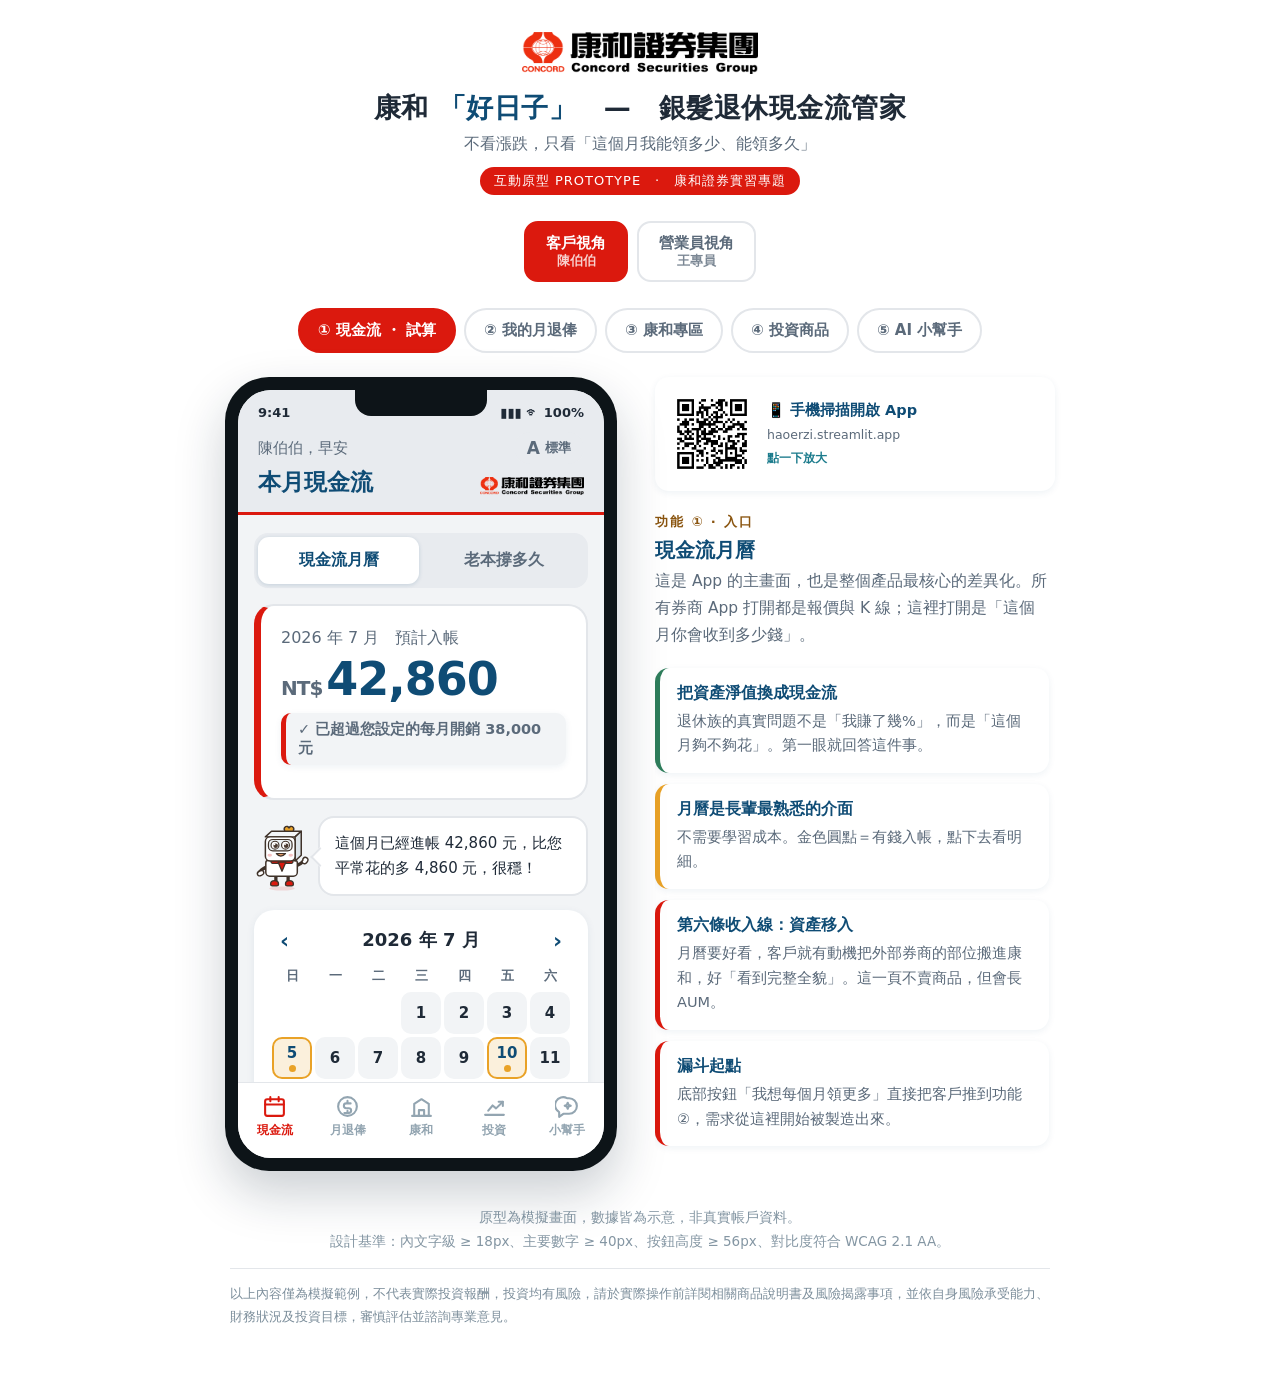
==== 單檔版本_備份.html @ 763ca40a "背景改全白、手機標題列灰底、內文從紅字改回深藍 v8 把紅從背景降級成點綴後仍偏紅，因為標題、金額、小標都還是紅字。 這版把紅色徹底限縮在「品牌識別與行動」。  - --bg 改純白，移除背景裝飾光暈" ====
<!DOCTYPE html>
<!--
  康和「好日子」— 銀髮退休現金流管家　【單檔版本】
  ------------------------------------------------------------------
  這支檔案是由 index.html + css/ + js/ 自動合併產生的，方便單獨寄送或
  雙擊開啟。要修改內容請改原始的 js/data.js，改完後執行 產生單檔.py
  重新產生一次，不要直接改這裡。
  產生日期：2026-08-04　·　對應 service-worker 版本：v6
  ------------------------------------------------------------------
-->
<html lang="zh-Hant">
<head>
<meta charset="UTF-8">
<meta name="viewport" content="width=device-width, initial-scale=1, viewport-fit=cover">
<title>康和「好日子」— 銀髮退休現金流管家</title>
<meta name="description" content="康和證券銀髮理財 App 原型：現金流月曆、三桶水資產配置、老本試算、防詐守門員、家庭共管。">

<meta name="theme-color" content="#DB190E">
<meta name="apple-mobile-web-app-capable" content="yes">
<meta name="apple-mobile-web-app-status-bar-style" content="black-translucent">
<meta name="apple-mobile-web-app-title" content="好日子">

<style>
/* ==========================================================================
   康和「好日子」App 樣式表
   --------------------------------------------------------------------------
   想改「顏色」→ 改下面第 1 區的 :root 變數，全站會一起變
   想改「字級」→ 搜尋 font-size
   想改「手機尺寸」→ 搜尋 .phone 的 width、.screen 的 height
   ========================================================================== */

/* ===== 1. 色彩與設計變數（改這裡就能換整套配色） ===== */
:root{
  /* 主色：康和品牌紅。只用在「品牌識別與行動」——logo、選中的頁籤／導覽、
     主要按鈕、金額卡左側色條。**不拿來當內文顏色**，滿頁紅字很刺眼。 */
  --navy:#DB190E;
  --navy-dk:#9E120A;

  /* 標題與數字的顏色：深藍。這是這支原型最早用的主色，紅色改成只做品牌點綴之後，
     標題、金額、重點數字回到深藍，畫面才不會整片紅。白底對比度 9.09:1。 */
  --head:#0F4C75;

  --teal:#1B7B8C;        /* 青色：滑桿、聯絡類按鈕、營業員視角 */
  /* 金色分兩個：--gold 只填色、--gold-tx 只當文字（亮金當文字在白底只有 2.76:1，
     過不了 WCAG AA）。 */
  --gold:#E9A227;
  --gold-tx:#8A5510;
  --gold-lt:#FBF0DC;
  --green:#2E7D5B;       /* 安全 / 正向 */
  --green-lt:#E4F2EA;
  /* 警示色：偏紫的酒紅，刻意跟品牌紅拉開色相，長輩才不會把「按鈕」跟「警告」搞混 */
  --red:#7A2233;
  --red-lt:#FBE9E7;

  --ink:#1F2A37;         /* 主要文字：深灰藍 */
  --ink-2:#5B6A7A;       /* 次要文字 */
  --line:#E3E6EA;        /* 卡片外框 */
  --line-2:#EFF1F4;      /* 更淡的分隔線（列與列之間） */
  --tint:#F2F4F6;        /* 手機螢幕底色、卡片內的淺色填充 */
  --tint-2:#E8EBEF;      /* 深一階的填充（分頁容器、免責聲明底） */
  --track:#DFE3E8;       /* 滑桿與進度條的軌道 */
  --bg:#FFFFFF;          /* 桌機頁面底色：全白 */
  --card:#FFFFFF;        /* 卡片：白 */

  --radius:20px;
  --font:"PingFang TC","Noto Sans TC","Microsoft JhengHei",system-ui,sans-serif;
}

*{box-sizing:border-box;-webkit-tap-highlight-color:transparent}

/* 按下去會有一點點回饋（輕輕縮小一下），比死板的純色切換更有手感。
   幅度很小（4%）、時間很短，不是持續播放的動態效果，跟吉祥物的浮動動畫不同類，
   不受「減少動態效果」設定影響——原生 iOS/Android 的按鈕按壓回饋也是同樣邏輯。 */
.bigbtn,.pick,.chip,.tab,.role,.qbtn,.nav button,.qr-card,.cz-t,.cz-b{
  transition:transform .12s ease;
}
.bigbtn:active,.pick:active,.chip:active,.tab:active,.role:active,
.qbtn:active,.nav button:active,.qr-card:active,.cz-t:active,.cz-b:active{
  transform:scale(.96);
}

body{
  margin:0;padding:32px 16px 60px;
  background:var(--bg);
  font-family:var(--font);
  color:var(--ink);
}

/* 背景保持全白，不加裝飾色塊——之前那兩團模糊光暈會把白色染成淡紅／淡黃。 */

/* ===== 2. 桌機版頁首 ===== */
.page-head{max-width:1180px;margin:0 auto 26px;text-align:center}
.page-head h1{font-size:27px;margin:0 0 8px;letter-spacing:.5px}
.page-head h1 span{color:var(--head)}
.page-head p{margin:0;color:var(--ink-2);font-size:16px}
.badge{display:inline-block;margin-top:12px;background:var(--navy);color:#fff;
  font-size:13px;padding:5px 14px;border-radius:20px;letter-spacing:1px}

/* ===== 3. 畫面切換頁籤 ===== */
.tabs{display:flex;flex-wrap:wrap;gap:8px;justify-content:center;max-width:900px;margin:26px auto 24px}
.tab{
  background:#fff;border:2px solid var(--line);color:var(--ink-2);
  padding:11px 18px;border-radius:30px;font-size:15px;font-weight:600;
  cursor:pointer;transition:.15s;font-family:inherit;
}
.tab:hover{border-color:var(--navy)}
.tab.on{background:var(--navy);border-color:var(--navy);color:#fff}

/* ===== 4. 版面 ===== */
.stage{display:flex;gap:38px;justify-content:center;align-items:flex-start;
  max-width:1180px;margin:0 auto;flex-wrap:wrap}

/* ===== 5. 手機外框 ===== */
.phone{
  width:392px;flex:0 0 392px;background:#0d1418;border-radius:44px;padding:13px;
  /* 背景改成純白之後，原本外圍那圈品牌紅暈光會在白底上變成一圈粉紅，很髒，
     改回單純的中性深色投影。 */
  box-shadow:0 22px 50px rgba(20,35,55,.22);
  position:relative;
}
.notch{position:absolute;top:13px;left:50%;transform:translateX(-50%);
  width:132px;height:26px;background:#0d1418;border-radius:0 0 16px 16px;z-index:6}
.screen{
  background:var(--tint);border-radius:33px;overflow:hidden;height:768px;
  display:flex;flex-direction:column;position:relative;
}
/* 標題列改成白底深字（原本是整塊實色紅底＋白字）。
   康和「好康 fun 心投」官網的頁首就是白底＋紅黑原版 logo，這樣改有三個好處：
     1. 少一大塊紅，整體不再刺眼
     2. logo 可以用官方原版配色，不必再做一張白色反白版
     3. 標題文字對比度從「白配紅 5.05:1」提高到「深褐配白 12:1 以上」
   底部留一條品牌紅細線當視覺錨點，仍看得出是康和的紅。 */
.statusbar{height:34px;flex:0 0 34px;background:var(--tint-2);color:var(--ink);
  display:flex;align-items:flex-end;justify-content:space-between;
  padding:0 20px 4px;font-size:13px;font-weight:600}
.appbar{background:var(--tint-2);color:var(--ink);padding:8px 20px 14px;
  border-bottom:3px solid var(--navy)}
.appbar .bar-top{display:flex;align-items:center;justify-content:space-between;gap:10px}
.appbar .greet{font-size:15px;color:var(--ink-2)}
.appbar .title{font-size:23px;font-weight:700;margin-top:3px;color:var(--head)}
/* 無障礙：字級切換鈕（點一下循環 標準 → 大 → 特大） */
.a11y{background:var(--tint-2);border:0;border-radius:20px;color:var(--ink-2);
  font-family:inherit;font-size:13px;font-weight:700;padding:7px 13px;cursor:pointer;
  display:flex;align-items:center;gap:5px}
.a11y .a11y-a{font-size:17px;font-weight:800;line-height:1}
.body{flex:1;overflow-y:auto;padding:18px 16px 20px;-webkit-overflow-scrolling:touch}
.body::-webkit-scrollbar{width:0}

/* ===== 6. 底部導覽列 ===== */
.nav{flex:0 0 76px;background:#fff;border-top:1px solid var(--line);
  display:flex;align-items:center;justify-content:space-around;padding-bottom:8px}
.nav button{background:none;border:0;font-family:inherit;cursor:pointer;
  display:flex;flex-direction:column;align-items:center;gap:3px;
  color:#93A5B1;font-size:12px;font-weight:600;padding:6px 4px;flex:1}
.nav button svg{width:25px;height:25px;stroke:currentColor;fill:none;stroke-width:2;
  stroke-linecap:round;stroke-linejoin:round}
.nav button.on{color:var(--navy)}

/* ===== 7. 通用卡片 ===== */
.card{background:var(--card);border-radius:var(--radius);padding:18px;margin-bottom:14px;
  box-shadow:0 2px 8px rgba(15,76,117,.07)}
.card h3{margin:0 0 12px;font-size:18px;font-weight:700}
.sub{font-size:14px;color:var(--ink-2);line-height:1.6}

/* ===== 8. 主要金額區塊 ===== */
/* 原本是整塊實色紅底＋白字，看起來像一大塊警示色。
   改成白底卡片＋左側色條＋數字本身用色，紅色變成點綴不是背景，
   跟康和「好康 fun 心投」官網的做法一致（白底配色塊點綴，不是滿版色底）。 */
.hero{background:var(--card);border:2px solid var(--line);border-left:7px solid var(--navy);
  border-radius:20px;padding:22px 20px;margin-bottom:16px;color:var(--ink)}
.hero .lbl{font-size:16px;color:var(--ink-2)}
.hero .amt{font-size:46px;font-weight:800;letter-spacing:-1px;margin:6px 0 2px;
  line-height:1.05;color:var(--head)}
.hero .amt small{font-size:20px;font-weight:600;margin-right:4px;color:var(--ink-2)}
.hero .note{font-size:14.5px;color:var(--ink-2);margin-top:8px;
  background:var(--tint);padding:7px 12px;border-radius:10px;display:inline-block;font-weight:600}
/* 模擬狀態（使用者在 ② 選了補缺口方案之後）：色條與數字換成金色 */
.hero.sim{border-left-color:var(--gold)}
.hero.sim .amt{color:var(--gold-tx)}

/* ===== 9. 現金流月曆 ===== */
.cal-head{display:flex;align-items:center;justify-content:space-between;margin-bottom:10px}
.cal-head b{font-size:18px}
.cal-head span{color:var(--head);font-size:22px;font-weight:700;padding:0 8px;cursor:pointer}
/* minmax(0,1fr)：1fr 的隱含最小值是內容寬度，放大字級時 7 欄會壓不下去而溢出，
   改成 minmax(0,1fr) 才能真的等分縮小 */
.cal{display:grid;grid-template-columns:repeat(7,minmax(0,1fr));gap:3px}
.cal .dow{text-align:center;font-size:13px;color:var(--ink-2);font-weight:700;padding:4px 0}
.cal .day{aspect-ratio:1/1.05;border-radius:10px;display:flex;flex-direction:column;
  align-items:center;justify-content:center;font-size:15px;font-weight:600;
  border:2px solid transparent;background:var(--tint);color:var(--ink)}
.cal .day.blank{background:transparent}
.cal .day.pay{background:var(--gold-lt);border-color:var(--gold);color:var(--head);cursor:pointer}
.cal .day.pay .dot{width:7px;height:7px;border-radius:50%;background:var(--gold);margin-top:3px}
.cal .day.pay.sel{background:var(--gold);color:var(--ink)}
.cal .day.pay.sel .dot{background:#fff}
/* 模擬方案的入帳日：虛線外框，跟真實入帳區隔開 */
.cal .day.plan{background:#fff;border:2.5px dashed var(--gold);color:var(--gold-tx)}
.cal .day.plan .dot{background:var(--gold)}
.cal .day.plan.sel{background:var(--gold);color:var(--ink);border-style:solid}

.pay-list{margin-top:14px;border-top:2px dashed var(--line);padding-top:12px}
.pay-row{display:flex;justify-content:space-between;align-items:center;
  padding:11px 0;border-bottom:1px solid var(--line-2);font-size:16px}
.pay-row:last-child{border-bottom:0}
.pay-row .d{color:var(--ink-2);font-size:14px}
.pay-row .n{font-weight:600}
.pay-row .v{color:var(--green);font-weight:800;font-size:18px}
.pay-row.sim .n{color:var(--gold-tx)}
.pay-row.sim .v{color:var(--gold-tx)}
.pay-total{border-top:2px solid var(--line);margin-top:6px;padding-top:12px}
.pay-total .n{font-size:17px}
.pay-total .v{font-size:22px}
.list-title{margin-bottom:8px;font-weight:600;color:var(--ink);font-size:14px}

/* ===== 9-2. 畫面 ① 的左右子頁切換（現金流月曆 ／ 老本撐多久） ===== */
.subtabs{display:flex;gap:4px;background:var(--tint-2);border-radius:14px;padding:4px;margin-bottom:16px}
.subtab{flex:1;min-width:0;background:none;border:0;border-radius:11px;
  font-family:inherit;font-size:16px;font-weight:700;color:var(--ink-2);
  padding:13px 6px;cursor:pointer;transition:.15s;white-space:nowrap;
  overflow:hidden;text-overflow:ellipsis}
.subtab.on{background:#fff;color:var(--head);box-shadow:0 1px 4px rgba(15,76,117,.16)}

/* ==========================================================================
   9-3. 吉祥物「小方」
   --------------------------------------------------------------------------
   圖形是 screens.js 的 S.mk()（SVG）。這裡只管大小、位置與動畫。
   四種尺寸：mk-lg 大 / mk-md 中 / mk-sm 小 / mk-av 對話頭像
   mk-peek 是「從金額卡右下角冒出來」的特別用法。
   ========================================================================== */
.mk{display:block;flex:0 0 auto;overflow:visible}
.mk-lg{width:118px}
.mk-md{width:78px}
.mk-sm{width:56px}
.mk-av{width:38px;align-self:flex-end;margin-bottom:-2px}

/* 小方 ＋ 對話泡泡 */
.mk-row{display:flex;align-items:center;gap:8px;margin-bottom:14px}
.mk-say{position:relative;flex:1;min-width:0;background:#fff;border:2px solid var(--line);
  border-radius:16px;padding:13px 15px;font-size:15px;line-height:1.65;color:var(--ink);
  text-align:left}
.mk-say b{color:var(--head)}
/* 泡泡左邊的小尖角：旋轉 45° 的方塊，只留左下兩邊框線，接縫才不會露出來 */
.mk-say::after{content:"";position:absolute;left:-7px;top:50%;margin-top:-6px;
  width:12px;height:12px;background:#fff;transform:rotate(45deg);
  border-left:2px solid var(--line);border-bottom:2px solid var(--line)}
.card .mk-row{margin-bottom:0}
.card .mk-say{background:var(--tint)}
.card .mk-say::after{background:var(--tint)}

/* 動畫：浮動、揮手、眨眼 */
.mk-b{animation:mkFloat 3.4s ease-in-out infinite}
.mk-h{transform-origin:92px 100px;animation:mkWave 1.9s ease-in-out infinite}
.mk-e{animation:mkBlink 5.2s infinite}
@keyframes mkFloat{0%,100%{transform:translateY(0)}50%{transform:translateY(-3.5px)}}
@keyframes mkWave{0%,100%{transform:rotate(-10deg)}50%{transform:rotate(18deg)}}
@keyframes mkBlink{0%,92%,100%{transform:scaleY(1)}95%{transform:scaleY(.12)}}
/* 使用者若在系統關掉動態效果，就完全靜止（前庭失調與暈眩考量） */
@media (prefers-reduced-motion:reduce){
  .mk-b,.mk-h,.mk-e{animation:none}
}

/* ===== 10. 區塊小標與鍵值列（月退俸／投資頁共用） ===== */
.sec-h{font-size:16px;font-weight:700;color:var(--head);margin:20px 0 10px;
  padding-left:11px;border-left:5px solid var(--gold)}
/* 分類標題正下方的一句白話解釋（投資頁用），字級小、灰色，不搶標題的視覺重量 */
.sec-d{font-size:13px;color:var(--ink-2);line-height:1.6;margin:-4px 0 12px;padding-left:11px}
/* ETF 內部的小分類標題（市值型／高股息…），比 .sec-h 再輕一階 */
.sec-h2{font-size:13.5px;font-weight:700;color:var(--teal);margin:14px 0 8px;
  padding-left:11px;border-left:3px solid var(--teal)}
.kv-row{display:flex;justify-content:space-between;align-items:center;
  padding-top:13px;margin-top:13px;border-top:1px dashed var(--line);font-size:15.5px;color:var(--ink-2)}
.kv-row b{font-size:19px;color:var(--head)}

/* ===== 11. 試算滑桿 ===== */
.slider-wrap{margin:16px 0 6px}
.slider-val{font-size:32px;font-weight:800;color:var(--head);text-align:center;margin-bottom:6px}
input[type=range]{-webkit-appearance:none;appearance:none;width:100%;height:14px;border-radius:10px;
  background:var(--track);outline:none}
input[type=range]::-webkit-slider-thumb{-webkit-appearance:none;width:40px;height:40px;
  border-radius:50%;background:#fff;border:5px solid var(--navy);cursor:pointer;
  box-shadow:0 3px 8px rgba(0,0,0,.22)}
input[type=range]::-moz-range-thumb{width:32px;height:32px;border-radius:50%;
  background:#fff;border:5px solid var(--navy);cursor:pointer}
.range-ends{display:flex;justify-content:space-between;font-size:13px;color:var(--ink-2);margin-top:6px}

.result{background:var(--green-lt);border-radius:16px;padding:18px;text-align:center;margin-top:16px;
  border:2px solid #BFE0CE}
.result.warn{background:var(--gold-lt);border-color:#EBCB94}
.result.bad{background:var(--red-lt);border-color:#F0BDB6}
.result .lbl{font-size:16px;color:var(--ink-2)}
.result .big{font-size:44px;font-weight:800;color:var(--green);line-height:1.1;margin:4px 0}
.result.warn .big{color:var(--gold-tx)}
.result.bad .big{color:var(--red)}
.result .tip{font-size:14.5px;color:var(--ink-2);margin-top:6px;line-height:1.6}

.timeline{height:26px;border-radius:13px;background:var(--track);overflow:hidden;margin:14px 0 4px;position:relative}
.timeline .fill{height:100%;background:linear-gradient(90deg,var(--teal),var(--green));
  transition:width .6s;display:flex;align-items:center;justify-content:flex-end;
  padding-right:9px;color:#fff;font-size:12.5px;font-weight:700}

/* ===== 12. 提示與警示卡 ===== */
.alert{border-radius:16px;padding:16px;margin-bottom:13px;display:flex;gap:13px;align-items:flex-start}
.alert .ic{flex:0 0 42px;height:42px;border-radius:50%;display:flex;align-items:center;
  justify-content:center;font-size:22px}
.alert.hi{background:var(--red-lt);border:2px solid #F0BDB6}
.alert.hi .ic{background:var(--red);color:#fff}
.alert.md{background:var(--gold-lt);border:2px solid #EBCB94}
.alert.md .ic{background:var(--gold);color:var(--ink)}
.alert.ok{background:var(--green-lt);border:2px solid #BFE0CE}
.alert.ok .ic{background:var(--green);color:#fff}
.alert .t{font-size:16.5px;font-weight:700;margin-bottom:4px}
.alert .x{font-size:14.5px;color:var(--ink-2);line-height:1.62}

/* ===== 13. 大按鈕（樂齡設計：高度 ≥ 56px） ===== */
.bigbtn{width:100%;border:0;border-radius:16px;padding:19px;font-size:19px;font-weight:700;
  font-family:inherit;cursor:pointer;margin-bottom:11px;display:flex;
  align-items:center;justify-content:center;gap:9px}
.bigbtn.p{background:var(--navy);color:#fff}
.bigbtn.r{background:var(--red);color:#fff}
.bigbtn.t{background:var(--teal);color:#fff}
.bigbtn.o{background:#fff;color:var(--navy);border:2.5px solid var(--navy)}
.bigbtn.sm{padding:14px;font-size:16px;margin-top:12px}
a.bigbtn{text-decoration:none}   /* 撥號與外連用 <a>，外觀要跟 <button> 一致 */

/* ===== 13-2. 康和 logo 的三個位置 =====
   原檔：assets/logo-concords.png（彩色，1187x211，取自康和官網集團簡介 PDF）
        assets/logo-concords-white.png（反白版，深色底用）
   兩張都內嵌成 data URI，單檔版本才不會有外部參照。 */
/* 桌機頁首：彩色 */
/* 康和 logo（紅底球＋黑字，官方原版配色，沒有改過色）。
   桌機頁首與手機標題列共用同一張圖：手機標題列以前用的是「純白反白版」，
   改成白底標題列之後就該用原版配色了，白色版整個刪掉，檔案反而更小。 */
.page-logo,.bar-logo{background-image:url("[data-uri]")}
.page-logo{width:100%;max-width:236px;height:42px;margin:0 auto 16px;
  background-repeat:no-repeat;background-position:center;background-size:contain}
/* 手機標題列右側的 logo：白底標題列配官方原版紅黑配色，每一頁都看得到 */
.title-row{display:flex;align-items:flex-end;justify-content:space-between;gap:12px}
.bar-logo{flex:0 0 auto;width:104px;height:19px;margin-bottom:3px;
  background-repeat:no-repeat;background-position:center;background-size:contain}

/* 大按鈕：左圖示、右兩行字（掌先機、投顧網站、樂齡專線共用） */
.cz{margin-bottom:4px}
.cz-b{text-decoration:none;justify-content:flex-start;gap:14px;padding:17px 18px;text-align:left}
.cz-ic{width:30px;height:30px;flex:0 0 auto;fill:none;stroke:currentColor;stroke-width:1.9;
  stroke-linecap:round;stroke-linejoin:round}
.cz-tx{display:flex;flex-direction:column;line-height:1.3;min-width:0}
.cz-tx i{font-style:normal;font-size:13.5px;font-weight:600;opacity:.78;margin-top:3px}

/* 康和專區最上面：小方帶路 ＋ 帳號綁定狀態 */
.cz-head{text-align:center}
.cz-head .cz-bind{margin-top:14px}
.cz-bind{margin-top:2px;display:inline-block;background:var(--green-lt);color:var(--green);
  font-size:13.5px;font-weight:700;padding:6px 13px;border-radius:20px}

/* 營業員名片卡 */
.cz-nc .cl-sub{font-size:13.5px;color:var(--ink-2);line-height:1.5;margin-top:2px}

/* 其他服務：兩欄圖示格 */
.cz-grid{display:grid;grid-template-columns:1fr 1fr;gap:10px;margin-bottom:14px}
.cz-t{background:var(--card);border-radius:16px;padding:15px 13px;text-decoration:none;
  box-shadow:0 2px 8px rgba(15,76,117,.07);display:flex;flex-direction:column;gap:3px;
  min-height:104px;cursor:pointer}
.cz-t svg{width:27px;height:27px;fill:none;stroke:var(--navy);stroke-width:1.9;
  stroke-linecap:round;stroke-linejoin:round;margin-bottom:4px}
.cz-t b{font-size:15.5px;font-weight:700;color:var(--ink);line-height:1.3}
.cz-t i{font-style:normal;font-size:12.5px;color:var(--ink-2);line-height:1.45}

/* 防詐守門員 */
.cz-in{width:100%;border:2px solid var(--line);border-radius:12px;padding:13px;
  font-family:inherit;font-size:16px;line-height:1.6;color:var(--ink);
  margin:12px 0 0;resize:vertical}
.cz-in:focus{outline:none;border-color:var(--teal)}
/* 檢查結果：紅旗可能有好幾條，改成圖示在上、內容佔滿整行才讀得舒服 */
.czr{margin-top:14px;display:block}
.czr .ic{margin-bottom:9px}
.cz-flag{background:rgba(255,255,255,.7);border-radius:10px;padding:9px 11px;margin:8px 0;
  font-size:14px;color:var(--ink-2);line-height:1.6}
.cz-flag b{display:block;color:var(--red);font-size:14.5px;margin-bottom:2px}

/* 康和快訊 */
.cz-nw{padding:12px 0}
.cz-nw.bd{border-top:1px solid var(--line-2)}
.cz-nw-t{font-size:16px;font-weight:700;color:var(--ink);line-height:1.45}
.cz-nw-x{font-size:13.5px;color:var(--teal);line-height:1.6;margin-top:5px}

/* ===== 14. 風險等級標籤 RR1–RR5 ===== */
.pill{font-size:12.5px;font-weight:700;padding:5px 11px;border-radius:20px;
  background:var(--green-lt);color:var(--green);white-space:nowrap;flex:0 0 auto}
.pill.rr1,.pill.rr2{background:var(--green-lt);color:var(--green)}
.pill.rr3{background:#E2F0F3;color:var(--teal)}
.pill.rr4{background:var(--gold-lt);color:var(--gold-tx)}
.pill.rr5{background:var(--red-lt);color:var(--red)}

/* ===== 15. 月退俸：補足缺口的方案卡 ===== */
.sol{background:var(--card);border-radius:var(--radius);padding:17px;margin-bottom:12px;
  border:2px solid var(--line);box-shadow:0 2px 10px rgba(15,76,117,.05)}
.sol.s-a{border-left:7px solid var(--green)}
.sol.s-b{border-left:7px solid var(--teal)}
.sol.s-c{border-left:7px solid var(--gold)}
.sol-top{display:flex;align-items:center;justify-content:space-between;gap:8px;margin-bottom:7px}
.sol-tag{font-size:13px;font-weight:700;color:var(--ink-2);letter-spacing:1px}
.sol-nm{font-size:20px;font-weight:800;color:var(--ink)}
.sol-cat{font-size:13.5px;color:var(--ink-2);margin-top:2px}
.sol-need{display:flex;align-items:baseline;justify-content:space-between;
  background:var(--tint);border-radius:12px;padding:11px 14px;margin:11px 0 9px}
.sol-need span{font-size:14.5px;color:var(--ink-2)}
.sol-need b{font-size:27px;font-weight:800;color:var(--head)}
.sol-d{font-size:14px;color:var(--ink-2);line-height:1.62;margin-bottom:4px}
.sol-fit{font-size:13.5px;font-weight:600;margin-top:9px;padding:8px 11px;border-radius:10px;line-height:1.55}
.sol-fit.ok{background:var(--green-lt);color:var(--green)}
.sol-fit.no{background:var(--gold-lt);color:#9A5F0C}

/* ===== 16. 投資頁：風險屬性、分類籤、商品卡 ===== */
.kyc{border-left:7px solid var(--navy)}
.kyc-l{font-size:14px;color:var(--ink-2)}
.kyc-v{font-size:21px;font-weight:800;color:var(--head);margin:3px 0 8px;
  display:flex;align-items:center;flex-wrap:wrap;gap:4px}

/* RR1–RR5 白話對照卡：預設收合的 <details>，不會把下面的商品清單往下推。
   .card 原本的 18px padding 讓給 summary／rr-body 自己控制，避免雙重留白。 */
.rr-legend{padding:0}
.rr-legend summary{cursor:pointer;list-style:none;padding:16px 18px;
  display:flex;align-items:center;justify-content:space-between;gap:10px}
.rr-legend summary::-webkit-details-marker{display:none}
.rr-legend-h{font-size:15px;font-weight:700;color:var(--ink)}
.rr-legend .rr-arrow{color:var(--ink-2);font-size:13px;flex:0 0 auto;transition:transform .2s}
.rr-legend[open] .rr-arrow{transform:rotate(180deg)}
.rr-body{padding:0 18px 14px}
.rr-row{display:flex;align-items:center;gap:11px;padding:8px 0;font-size:13.5px;
  color:var(--ink-2);border-top:1px solid var(--line-2)}
.rr-row:first-of-type{border-top:0}

.chips{display:flex;gap:7px;overflow-x:auto;padding:2px 0 10px;margin-bottom:2px;
  scrollbar-width:none}
.chips::-webkit-scrollbar{height:0}
.chip{flex:0 0 auto;border:2px solid var(--line);background:#fff;color:var(--ink-2);
  border-radius:20px;padding:9px 15px;font-size:14.5px;font-weight:600;
  font-family:inherit;cursor:pointer;white-space:nowrap}
.chip.on{background:var(--navy);border-color:var(--navy);color:#fff}

.prod{background:var(--card);border-radius:var(--radius);padding:16px;margin-bottom:12px;
  border:2px solid var(--line);box-shadow:0 2px 10px rgba(15,76,117,.05)}
.prod.warn{border-color:#EBCB94}
.prod-top{display:flex;align-items:flex-start;justify-content:space-between;gap:9px}
.prod-nm{font-size:17.5px;font-weight:700;color:var(--ink);line-height:1.4}
.prod-cash{background:var(--gold-lt);border-radius:11px;padding:10px 13px;margin:10px 0 8px;
  font-size:15px;color:#8A5510;font-weight:600}
.prod-cash b{font-size:23px;font-weight:800;color:var(--gold-tx)}
.prod-cash.alt{background:var(--tint);color:var(--ink-2);font-weight:600}
.prod-d{font-size:14px;color:var(--ink-2);line-height:1.62}
.prod-meta{display:flex;gap:14px;margin-top:8px;font-size:13px;color:var(--ink-2)}
.prod-meta span{background:var(--tint);border-radius:8px;padding:4px 9px}

/* 「還不確定？問小幫手」——刻意做成小小的文字連結，不是按鈕，
   份量要比下面的「試算並申購」CTA 輕，才不會兩個搶視覺。 */
.prod-help{display:flex;justify-content:flex-end;margin-top:9px}
.prod-help button{background:none;border:0;color:var(--teal);font-size:13.5px;font-weight:600;
  font-family:inherit;cursor:pointer;padding:4px 2px}
.prod-help button:hover{text-decoration:underline}

/* ===== 17. AI 小幫手：對話、快捷問題、麥克風 ===== */
.chat{display:flex;flex-direction:column;gap:11px;margin-bottom:16px}
/* AI 回答：小方的頭像 ＋ 泡泡 */
.bbr{display:flex;align-items:flex-end;gap:7px;max-width:94%;align-self:flex-start}
.bbr .bb{max-width:none}
.bb{max-width:88%;padding:14px 16px;border-radius:18px;font-size:15.5px;line-height:1.68}
.bb.ai{background:var(--card);border:2px solid var(--line);border-bottom-left-radius:5px;
  align-self:flex-start;color:var(--ink)}
.bb.me{background:var(--navy);color:#fff;border-bottom-right-radius:5px;
  align-self:flex-end;font-weight:600}
.bb.typing{color:var(--ink-2);font-style:italic}
.ai-go{display:block;width:100%;margin-top:11px;background:#fff;color:var(--navy);
  border:2px solid var(--navy);border-radius:12px;padding:11px;font-size:15px;
  font-weight:700;font-family:inherit;cursor:pointer}
.alert .ai-go{margin-top:10px}

.quick{margin-bottom:14px}
.qbtn{display:block;width:100%;text-align:left;background:#fff;border:2px solid var(--line);
  border-radius:14px;padding:15px 16px;font-size:16px;font-family:inherit;color:var(--ink);
  cursor:pointer;margin-bottom:9px;line-height:1.5}
.qbtn:hover{border-color:var(--navy)}

.mic{width:100%;border:0;border-radius:16px;padding:20px;font-size:20px;font-weight:700;
  font-family:inherit;cursor:pointer;background:var(--navy);color:#fff;
  display:flex;align-items:center;justify-content:center;gap:11px;margin-bottom:12px}
.mic .mic-ic{width:26px;height:26px;stroke:currentColor;fill:none;stroke-width:2;
  stroke-linecap:round;stroke-linejoin:round;flex:0 0 26px}
.mic.on{background:var(--red)}

.disc{font-size:12.5px;color:var(--ink-2);line-height:1.7;background:var(--tint-2);
  border-radius:12px;padding:12px 14px;margin-bottom:12px}
/* 同一個揭露框裡的第二段（通用風險揭露），用細線跟上一段分開 */
.disc-x{margin-top:9px;padding-top:9px;border-top:1px solid var(--line)}
.spk{display:block;margin-top:10px;background:var(--tint);border:0;border-radius:10px;
  padding:9px 13px;font-size:14px;font-family:inherit;color:var(--head);
  font-weight:600;cursor:pointer}

/* ===== 18. 卡片內的次要動作鈕（選方案、試算並申購、撥電話） =====
   顏色照「這顆按鈕在做什麼」分配，不要全部都是紅的：
     預設（金色）＝ 探索、試算、看更多——按下去不會發生實際交易
     .pick.t（青色）＝ 聯絡人：撥電話、預約回電
   真正會成交的動作（確認送出、預約營業員）才用紅色的 .bigbtn.p。
   這是照康和「好康 fun 心投」官網的做法：紅／金／青輪流用，紅色留給最重要的那一個。 */
.pick{width:100%;margin-top:11px;background:var(--gold);color:var(--ink);border:0;
  border-radius:12px;padding:14px;font-size:16px;font-weight:700;
  font-family:inherit;cursor:pointer}
.pick.t{background:var(--teal);color:#fff}
.prod.open .pick{background:#fff;color:var(--gold-tx);border:2px solid var(--gold)}

/* ===== 19. 申購試算面板 ===== */
.order{margin-top:14px;padding-top:15px;border-top:2px dashed var(--line)}
.ord-h{font-size:16px;font-weight:700;margin-bottom:10px}
.ord-out{display:flex;gap:10px;margin:14px 0 10px}
.ord-out>div{flex:1;background:var(--green-lt);border-radius:12px;padding:11px 13px}
.ord-out span{display:block;font-size:13px;color:var(--ink-2)}
.ord-out b{font-size:20px;color:var(--green);font-weight:800}
.ord-out .alt{flex:1;background:var(--tint);color:var(--ink-2);font-size:14px;line-height:1.6}
.ord-fee{font-size:14px;color:var(--ink-2);background:var(--tint);border-radius:10px;
  padding:10px 13px;margin-bottom:13px}
.ord-fee b{color:var(--head);font-size:16px}

/* ===== 20. 二次確認浮層（防誤觸） ===== */
.sheet{position:absolute;inset:0;background:rgba(10,32,50,.55);display:none;
  align-items:flex-end;z-index:20}
.sheet.on{display:flex}
.sheet-box{width:100%;background:#fff;border-radius:22px 22px 0 0;padding:22px 18px 18px;
  max-height:88%;overflow-y:auto}
.sheet-t{font-size:15px;color:var(--ink-2);text-align:center}
.sheet-big{font-size:23px;font-weight:800;color:var(--head);text-align:center;margin:6px 0 16px;line-height:1.35}
.sheet-kv{display:flex;justify-content:space-between;align-items:center;
  padding:12px 0;border-bottom:1px solid var(--line-2);font-size:15.5px;color:var(--ink-2)}
.sheet-kv b{font-size:20px;color:var(--ink);font-weight:800}
.sheet-kv.full{display:block;line-height:1.7;border-bottom:0;text-align:center;color:var(--ink)}
.sheet-kv.full.sub{font-size:14px;color:var(--ink-2);padding-top:0}
.sheet-warn{background:var(--gold-lt);border-radius:12px;padding:13px;margin:14px 0 16px;
  font-size:14px;color:#8A5510;line-height:1.65}
/* 對話框裡的大字說明（樂齡基準：內文 ≥ 18px） */
.sheet-x{font-size:18px;line-height:1.8;color:var(--ink);margin:2px 0 18px}
.sheet-x b{color:var(--head)}
.ok-ic{width:64px;height:64px;border-radius:50%;background:var(--green);color:#fff;
  font-size:36px;display:flex;align-items:center;justify-content:center;margin:4px auto 12px}

/* ===== 21. 身分切換（客戶 / 營業員） ===== */
.roles{display:flex;gap:9px;justify-content:center;margin:0 auto 4px;max-width:900px}
.role{background:#fff;border:2px solid var(--line);border-radius:14px;padding:10px 20px;
  font-family:inherit;font-size:15px;font-weight:700;color:var(--ink-2);cursor:pointer;
  display:flex;flex-direction:column;align-items:center;line-height:1.35}
.role span{font-size:12.5px;font-weight:600;opacity:.8}
.role.on{background:var(--navy);border-color:var(--navy);color:#fff}

/* ===== 22. 營業員視角：待辦與客戶卡 ===== */
/* 跟客戶端的 hero（紅→深紅）做區隔，用深紅→暗棕紅，維持柔和不要接近全黑，
   看起來更沉穩而不是壓迫 */
/* 營業員的數字卡：跟客戶端一樣改成白底，但色條與數字用青色，
   一眼就分得出「這是內部視角」，也不會又是一大塊紅 */
.hero.adv{border-left-color:var(--teal)}
.hero.adv .amt{color:var(--teal)}

.todo,.cl{background:var(--card);border-radius:var(--radius);padding:15px 16px;margin-bottom:11px;
  border:2px solid var(--line);box-shadow:0 2px 10px rgba(15,76,117,.05)}
.cl.me{border-color:var(--navy)}
.todo-top{display:flex;align-items:center;justify-content:space-between;gap:9px}
.todo-top b{font-size:18.5px;color:var(--ink)}
.todo-x{font-size:14.5px;color:var(--ink-2);margin-top:7px}
.todo-x b{color:var(--head);font-size:17px}
.todo-sig{font-size:13.5px;color:var(--ink-2);background:var(--tint);border-radius:10px;
  padding:9px 12px;margin-top:9px;line-height:1.6}
.todo-sig i,.cl-sig i{font-style:normal;color:#8496A3}

.cl-head{display:flex;align-items:center;gap:12px}
.cl-nm{font-size:18.5px;font-weight:700}
.cl-sub{font-size:13.5px;color:var(--ink-2);margin-top:2px}
.cl-head .pill{margin-left:auto}
.avatar{width:46px;height:46px;border-radius:50%;background:var(--navy);color:#fff;
  display:flex;align-items:center;justify-content:center;font-size:19px;font-weight:700;flex:0 0 46px}
.cl-sig{font-size:14px;color:var(--ink-2);background:var(--tint);border-radius:10px;
  padding:10px 12px;margin-top:11px;line-height:1.6}
.cl-gap{font-size:14.5px;color:var(--ink-2);margin-top:9px}
.cl-gap b{color:var(--head);font-size:17px}

.pill.hot3{background:var(--red-lt);color:var(--red)}
.pill.hot2{background:var(--gold-lt);color:var(--gold-tx)}
.pill.hot1{background:var(--tint-2);color:var(--ink-2)}

.tl{padding:11px 0 11px 16px;border-left:3px solid var(--line);position:relative}
.tl::before{content:"";position:absolute;left:-6.5px;top:16px;width:10px;height:10px;
  border-radius:50%;background:var(--navy)}
.tl:last-child{padding-bottom:0}
.tl-t{font-size:12.5px;color:#8496A3;font-weight:700}
.tl-x{font-size:14.5px;color:var(--ink);line-height:1.6;margin-top:2px}

/* ===== 23. 右側簡報講稿 ＋ QR code ===== */
/* 右側講稿的高度鎖定跟手機外框一樣高（.screen 768px + .phone 上下 padding 各 13px），
   講稿自己內部捲動，不會把整個瀏覽器頁面撐得比手機還高，卡片也不會在頁面邊界被切一半。
   如果之後改了 .phone 的 padding 或 .screen 的 height，這裡要跟著改。 */
.notes-col{flex:1 1 330px;max-width:400px;height:794px;
  display:flex;flex-direction:column}
.notes{flex:1 1 auto;min-height:0;overflow-y:auto;padding:6px 6px 6px 0}
.notes::-webkit-scrollbar{width:6px}
.notes::-webkit-scrollbar-thumb{background:#D8CCB8;border-radius:3px}
.notes h2{font-size:20px;margin:0 0 4px;color:var(--head)}
.notes .kicker{font-size:13px;letter-spacing:2px;color:var(--gold-tx);font-weight:700;margin-bottom:6px}
.notes .lead{font-size:15.5px;color:var(--ink-2);line-height:1.75;margin:0 0 18px}

/* 手機掃描 QR code：跟講稿是獨立容器，切換頁面不會被洗掉。
   點這張小卡會放大（見下方 24 區），方便台下的人掃描。 */
.qr-card{background:#fff;border-radius:14px;padding:15px;margin-bottom:16px;
  display:flex;gap:13px;align-items:center;box-shadow:0 2px 7px rgba(15,76,117,.07);
  cursor:pointer}
.qr-card:hover{box-shadow:0 4px 14px rgba(15,76,117,.14)}
.qr-card .qr-img{width:84px;height:84px;flex:0 0 84px;border-radius:8px}
.qr-card .qr-tx{min-width:0}
.qr-card .qr-tx b{display:block;font-size:14.5px;color:var(--head);margin-bottom:4px}
.qr-card .qr-tx span{font-size:12.5px;color:var(--ink-2);line-height:1.5;word-break:break-all}
.qr-card .qr-tx i{display:block;font-style:normal;font-size:12px;color:var(--teal);
  font-weight:700;margin-top:5px}

/* QR code 的圖片本身：base104 內嵌，卡片版與放大版共用同一張圖，只是顯示尺寸不同。
   ------------------------------------------------------------------------
   QR:BEGIN — 這個規則由 產生QRcode.py 自動改寫，不要手動編輯這裡面的內容 */
.qr-card .qr-img,.qr-zoom-box .qr-img-big{background:#fff no-repeat center/contain url("[data-uri]")}
/* QR:END */

/* ===== 24. QR code 放大浮層（點小卡開啟，給台下的人掃描用） ===== */
.qr-zoom{position:fixed;inset:0;background:rgba(10,30,48,.78);z-index:60;
  display:none;align-items:center;justify-content:center;padding:24px}
.qr-zoom.on{display:flex}
.qr-zoom-box{background:#fff;border-radius:24px;padding:38px 34px 32px;
  text-align:center;max-width:380px;width:100%;position:relative;
  box-shadow:0 30px 70px rgba(0,0,0,.35)}
.qr-zoom-x{position:absolute;top:14px;right:14px;width:40px;height:40px;border-radius:50%;
  border:0;background:var(--tint);color:var(--ink-2);font-size:20px;cursor:pointer;
  display:flex;align-items:center;justify-content:center;font-family:inherit}
.qr-zoom-h{font-size:19px;font-weight:800;color:var(--head);margin:0 0 20px}
.qr-zoom-box .qr-img-big{width:100%;max-width:280px;aspect-ratio:1/1;margin:0 auto 20px;
  border-radius:14px;border:1px solid var(--line)}
.qr-zoom-u{font-size:16.5px;color:var(--ink-2);word-break:break-all}
.note{background:#fff;border-radius:14px;padding:15px 17px;margin-bottom:11px;
  border-left:5px solid var(--navy);box-shadow:0 2px 7px rgba(15,76,117,.07)}
.note b{display:block;font-size:15.5px;margin-bottom:5px;color:var(--head)}
.note span{font-size:14.5px;color:var(--ink-2);line-height:1.7}
.note.g{border-left-color:var(--green)}
.note.o{border-left-color:var(--gold)}

.foot{max-width:1180px;margin:34px auto 0;text-align:center;font-size:13.5px;color:#8496A3;line-height:1.8}

/* 頁尾的風險揭露：內容由 app.js 從 data.js 的 GENERAL_DISCLAIMER 填入 */
.foot-disc{max-width:820px;margin:14px auto 0;padding-top:13px;border-top:1px solid var(--line);
  text-align:left;font-size:12.5px;line-height:1.85;color:#7C8E9B}

/* ==========================================================================
   25. 手機版 / PWA 全螢幕模式
   在手機上開啟，或「加到主畫面」後開啟時，隱藏所有桌機說明元素，
   讓 App 佔滿整個螢幕，看起來就像一個原生 App。
   ========================================================================== */
@media (max-width:860px){
  body{padding:0;background:var(--navy)}
  .page-head,.tabs,.notes-col,.foot,.roles{display:none}
  .stage{gap:0}
  .phone{width:100%;flex:1 1 100%;padding:0;border-radius:0;box-shadow:none;background:transparent}
  .notch{display:none}
  .screen{border-radius:0;height:100vh;height:100dvh}
  .appbar{padding-top:calc(8px + env(safe-area-inset-top))}
  .statusbar{display:none}
  .nav{padding-bottom:calc(8px + env(safe-area-inset-bottom));flex-basis:auto}
}

/* PWA 獨立視窗模式（已加到主畫面） */
@media (display-mode:standalone){
  .page-head,.tabs,.notes-col,.foot,.roles,.statusbar,.notch{display:none}
  body{padding:0}
  .phone{width:100%;flex:1 1 100%;padding:0;border-radius:0;box-shadow:none}
  .screen{border-radius:0;height:100vh;height:100dvh}
}
</style>
</head>
<body>

<!-- ===== 桌機版：說明標題（手機全螢幕模式會自動隱藏） ===== -->
<header class="page-head">
  <!-- 康和 logo（圖檔內嵌在 styles.css 的 .page-logo，單檔版本才不會有外部參照） -->
  <div class="page-logo" role="img" aria-label="康和證券集團"></div>
  <h1>康和 <span>「好日子」</span>　—　銀髮退休現金流管家</h1>
  <p>不看漲跌，只看「這個月我能領多少、能領多久」</p>
  <div class="badge">互動原型 PROTOTYPE　·　康和證券實習專題</div>
</header>

<!-- ===== 桌機版：身分切換（客戶 / 營業員，看的是同一套資料） ===== -->
<div class="roles" id="roles"><!-- 由 app.js 產生 --></div>

<!-- ===== 桌機版：畫面切換頁籤 ===== -->
<nav class="tabs" id="tabs"><!-- 由 app.js 產生 --></nav>

<div class="stage">

  <!-- ===== 手機外框 ===== -->
  <div class="phone">
    <div class="notch"></div>
    <div class="screen">
      <div class="statusbar"><span>9:41</span><span>▮▮▮ ᯤ 100%</span></div>
      <div class="appbar">
        <div class="bar-top">
          <div class="greet" id="greet">早安</div>
          <button class="a11y" id="a11y" title="切換字級大小">
            <span class="a11y-a">A</span><span id="a11yTx">標準</span>
          </button>
        </div>
        <!-- 標題列右側放白色反白 logo，每一頁都看得到品牌 -->
        <div class="title-row">
          <div class="title" id="scr-title">本月現金流</div>
          <div class="bar-logo" role="img" aria-label="康和證券"></div>
        </div>
      </div>
      <main class="body" id="body"><!-- 由 screens.js 產生 --></main>
      <nav class="nav" id="nav"><!-- 由 app.js 產生 --></nav>
      <div class="sheet" id="sheet"><!-- 二次確認用，由 app.js 產生 --></div>
    </div>
  </div>

  <!-- ===== 桌機版：右側簡報講稿 ＋ 手機掃描 QR code ===== -->
  <aside class="notes-col">
    <!-- QR code 圖片內嵌於 css/styles.css（改網址見 js/data.js 的 DEPLOY 註解）。
         點這張小卡會開啟下面的放大浮層，方便台下的人掃描。 -->
    <div class="qr-card" id="qrCard"><!-- 由 app.js 產生 --></div>
    <div class="notes" id="notes"><!-- 由 notes.js 產生 --></div>
  </aside>

</div>

<!-- ===== QR code 放大浮層：點左側小卡開啟，給台下的人掃描用 ===== -->
<div class="qr-zoom" id="qrZoom"><!-- 由 app.js 產生 --></div>

<footer class="foot">
  原型為模擬畫面，數據皆為示意，非真實帳戶資料。<br>
  設計基準：內文字級 ≥ 18px、主要數字 ≥ 40px、按鈕高度 ≥ 56px、對比度符合 WCAG 2.1 AA。
  <!-- 風險揭露文字由 app.js 從 data.js 的 GENERAL_DISCLAIMER 填入，只維護一份 -->
  <div class="foot-disc" id="footDisc"></div>
</footer>

<script>
/* ==========================================================================
   data.js — 所有數字與內容都集中在這個檔案
   --------------------------------------------------------------------------
   ★ 這是你最常改的檔案。改這裡就好，不用碰其他 js 檔。
   ========================================================================== */

/* ===== 1. 基本設定：使用者、日期、試算參數 ===== */
var CONFIG = {
  userName:        "陳伯伯",     // 稱呼
  currentAge:      68,           // 目前年齡（老本試算起算）
  year:            2026,         // 月曆顯示年份
  month:           7,            // 月曆顯示月份（1–12）

  totalAssets:     7000000,      // 總資產（元）
  annualReturn:    0.03,         // 假設年報酬率 3%
  inflation:       0.02,         // 假設通膨率 2%
  expenseDefault:  38000,        // 滑桿預設每月開銷
  expenseMin:      20000,        // 滑桿最小值
  expenseMax:      90000,        // 滑桿最大值
  expenseStep:     1000,

  riskProfile:     "穩健型",     // 客戶風險屬性（KYC 結果）
  maxRR:           3             // 適合度可直接承作的最高風險等級
};

/* ===== 2. 本月入帳項目 =====
   格式： 日期: [ { n:項目名稱, v:金額, d:補充說明 } ]
   要新增一筆入帳，就在下面加一行，月曆會自動出現金色圓點。       */
var PAYS = {
  5:  [{ n:"勞保老年年金",                v:18200, d:"每月 5 日入帳" }],
  10: [{ n:"元大高股息 0056 配息",        v:8400,  d:"持有 32,000 股" }],
  16: [{ n:"國泰永續高股息 00878 配息",   v:6200,  d:"持有 40,000 股" }],
  22: [{ n:"元大美債20年 00679B 配息",    v:4100,  d:"持有 26,000 股" }],
  28: [{ n:"一年期定存到期利息",          v:5960,  d:"本金 96 萬・利率 1.72%" }]
};

/* 本月合計：自動加總，不用手動改 */
var TOTAL = (function () {
  var s = 0;
  for (var d in PAYS) { PAYS[d].forEach(function (p) { s += p.v; }); }
  return s;
})();

/* ===== 3. 未來月份預估 ===== */
var FORECAST = [
  { m:"8 月",  v:31300 },
  { m:"9 月",  v:47120 },
  { m:"10 月", v:29800 }
];
var FORECAST_TIP = "💡 8 月與 10 月入帳較少（00878 當月不配息）。到「月退俸」看看怎麼補平。";

/* ==========================================================================
   ===== 4. 我的月退俸：缺口 → 商品配對  ★ 全案的變現引擎 =====
   --------------------------------------------------------------------------
   邏輯：客戶設定想要的月退俸 → 減掉目前入帳 → 得到缺口
        缺口 × 12 ÷ 年配息率 = 需投入本金 → 直接對應可承作的商品
   ========================================================================== */
var PENSION = {
  targetDefault: 55000,
  targetMin:     30000,
  targetMax:     100000,
  targetStep:    1000
};

/* 三個補足缺口的方案，分別對應康和的三條產品線
   y    = 年配息率（用來反推需投入本金）
   rr   = 風險等級 RR1–RR5（超過 CONFIG.maxRR 會自動標示「需加強評估」）
   day  = 選定此方案後，模擬入帳會落在月曆的哪一天
   freq = 配息頻率說明（非月配的商品，月曆上以月均值示意） */
var SOLUTIONS = [
  { k:"a", tag:"最穩",     nm:"投資級公司債",   cat:"固定收益型商品",
    y:0.042, rr:2, day:20, freq:"每半年付息（月曆以月均值示意）",
    d:"美元投資級公司債，持有到期領息，每半年付息一次。" },
  { k:"b", tag:"最多人選", nm:"月配息債券基金", cat:"代銷國內外基金",
    y:0.055, rr:3, day:15, freq:"每月配息",
    d:"全球債券組合，每月配息入帳，可與勞保年金錯開發放日。" },
  { k:"c", tag:"報酬最高", nm:"股權連結商品",   cat:"股權連結／利率連結商品",
    y:0.085, rr:5, day:25, freq:"到期一次結算（月曆以月均值示意）",
    d:"3 個月期，連結台積電。<b>不保本</b>，股價跌破履約價時將轉換為股票。" }
];

/* ==========================================================================
   ===== 5. 投資商品：好日子精選 =====
   --------------------------------------------------------------------------
   分類完全對齊康和證券可承作的業務範圍。
   y   = 年化配息／報酬（0 代表保障型商品，不顯示現金流換算）
   min = 最低申購金額（文字）
   ========================================================================== */
var PRODUCT_CATS = [
  { id:"all",  nm:"全部" },
  { id:"etf",  nm:"ETF" },
  { id:"fund", nm:"基金" },
  { id:"sn",   nm:"股權／利率連結" },
  { id:"fi",   nm:"固定收益" },
  { id:"ins",  nm:"保險規劃" },
  { id:"etc",  nm:"其他核准商品" }
];

var CAT_NAMES = {
  etf:  "ETF（指數股票型基金）",
  fund: "代銷國內外基金",
  sn:   "股權連結或利率連結商品",
  fi:   "固定收益型商品",
  ins:  "保險商品規劃",
  etc:  "其他經主管機關核准之各式金融商品"
};

/* 每一類商品最上面的一句白話解釋，出現在分類標題正下方（灰色小字）。
   目的：長輩看到「股權連結或利率連結商品」這種名稱不會懂，先給一句白話。 */
var CAT_DESC = {
  etf:  "在證交所像股票一樣買賣的一籃子指數，管理費通常比基金低，適合小額分批買進。",
  fund: "把錢交給基金經理人，由他分散投資一整籃子標的；下面兩組是康和證券投顧真正擔任台灣總代理的境外基金。",
  sn:   "一筆錢綁一檔股票或利率，通常報酬較高，但可能不保本。",
  fi:   "借錢給政府或公司換利息，持有到期領回本金。",
  ins:  "規劃長期保障或終身現金流，不是用來賺價差的。",
  etc:  "其他經主管機關核准、適合分散配置的商品。"
};

/* ETF 內部再分五個小類，chips 選到「ETF」時會依此分組顯示小標題。
   長輩最常見的困惑是「一堆代號到底差在哪」，先分好類再挑。
   前四類是被動（追蹤指數）、最後一類是主動（基金經理人主動選股），
   刻意不在每張卡片重複標「被動」兩個字——沒有「主動」字樣的，就是被動式。 */
var ETF_SUBS = {
  cap:    "市值型 ETF",
  div:    "高股息 ETF",
  bond:   "債券型 ETF",
  th:     "主題／海外 ETF",
  active: "主動式 ETF"
};

/* 代銷國內外基金內部再分兩組，都是康和證券投資顧問實際擔任台灣總代理的境外基金公司
   （2006 年引進 KBC 集團旗下 KBI 基金、2009 年引進瑞士寶盛系列基金），不是隨便掛名。 */
var FUND_SUBS = {
  kbi:  "KBI 環球基金（康和總代理）",
  baer: "寶盛全球優選組合（康和總代理）"
};

var PRODUCTS = [
  /* ---- 代銷國內外基金：KBI（比利時 KBC 集團旗下，生態╱永續投資見長）---- */
  { c:"fund", sub:"kbi", nm:"KBI環球股債平衡基金（月配息）", rr:3, y:0.045, min:"3 萬", pay:"每月配息",
    d:"股債各半的平衡型組合，月配息版本適合想要每月穩定現金流的人。" },
  { c:"fund", sub:"kbi", nm:"KBI環球債券基金（月配息）",     rr:2, y:0.038, min:"3 萬", pay:"每月配息",
    d:"以全球公債與投資等級債為主，波動比平衡型更低，求穩優先。" },

  /* ---- 代銷國內外基金：寶盛（瑞士 Julius Baer 系列，全球優選組合）---- */
  { c:"fund", sub:"baer", nm:"寶盛全球優選組合－穩健組合", rr:2, y:0, min:"5 萬", pay:"不配息",
    altTx:"多資產組合基金，追求長期穩定總報酬，淨值滾入再投資，不是每月配息型商品。",
    d:"跨股、債、另類資產分散配置，穩健組合的股票部位比例較低。" },
  { c:"fund", sub:"baer", nm:"寶盛全球優選組合－平衡組合", rr:3, y:0, min:"5 萬", pay:"不配息",
    altTx:"多資產組合基金，追求長期穩定總報酬，淨值滾入再投資，不是每月配息型商品。",
    d:"股票部位比穩健組合高一些，長期成長潛力較高，波動也略大。" },

  /* ---- ETF：市值型（被動） ---- */
  { c:"etf", sub:"cap", nm:"元大台灣50（0050）", rr:3, y:0.032, min:"每月 3,000", pay:"每半年配息",
    d:"追蹤台灣市值前 50 大公司，最具代表性的大盤型 ETF，波動跟大盤同步。" },
  { c:"etf", sub:"cap", nm:"富邦台50（006208）", rr:3, y:0.030, min:"每月 3,000", pay:"每年配息",
    d:"追蹤指數跟 0050 相同，內扣費用較低，適合長期定期定額。" },

  /* ---- ETF：高股息（被動） ---- */
  { c:"etf", sub:"div", nm:"元大高股息（0056）", rr:4, y:0.058, min:"每月 3,000", pay:"每季配息",
    d:"篩選未來股息殖利率較高的個股，是台灣最多人持有的高股息 ETF。" },
  { c:"etf", sub:"div", nm:"國泰永續高股息（00878）", rr:4, y:0.056, min:"每月 3,000", pay:"每季配息",
    d:"同時篩選 ESG 永續指標與高股息，成分股比 0056 更分散。" },

  /* ---- ETF：債券型（被動） ---- */
  { c:"etf", sub:"bond", nm:"元大美債20年（00679B）", rr:3, y:0.041, min:"每月 3,000", pay:"每月配息",
    d:"追蹤 20 年期以上美國公債，配息穩定，會隨美元利率變動而有淨值波動。" },
  { c:"etf", sub:"bond", nm:"中信高評級公司債（00772B）", rr:3, y:0.044, min:"每月 3,000", pay:"每月配息",
    d:"投資等級美元公司債組合，配息略高於美債，信用風險也略高一些。" },

  /* ---- ETF：主題／海外（被動，成長型，不配息，波動較大）---- */
  { c:"etf", sub:"th", nm:"國泰智能電動車（00893）", rr:5, y:0, min:"每月 3,000", pay:"不配息",
    altTx:"沒有固定配息，獲利來源是淨值上漲的價差，波動也比高股息型 ETF 大許多。",
    d:"追蹤全球電動車供應鏈相關個股，屬成長題材，短期漲跌可能劇烈。" },

  /* ---- ETF：主動式（基金經理人主動選股、主動調整持股比重，不是追蹤固定指數）---- */
  { c:"etf", sub:"active", nm:"主動統一台股增長（00981A）", rr:4, y:0.04, min:"每月 3,000", pay:"每季配息",
    d:"統一投信主動式 ETF，經理人主動選股布局台股成長型公司，2023 年金管會核准後首波掛牌商品之一。" },
  { c:"etf", sub:"active", nm:"主動國泰動能高息（00400A）", rr:4, y:0.065, min:"每月 3,000", pay:"每月配息",
    d:"國泰投信主動式 ETF，鎖定高股息動能股並主動調整持股，訴求月月配息。" },

  /* ---- 股權連結或利率連結商品 ---- */
  { c:"sn", nm:"台積電股權連結商品（3 個月期）", rr:5, y:0.085, min:"100 萬", pay:"到期一次結算",
    d:"連結台積電。<b>不保本</b>，到期股價低於履約價將轉換為股票。", warn:true },
  { c:"sn", nm:"利率連結型商品（6 個月期）",     rr:4, y:0.052, min:"100 萬", pay:"到期一次結算",
    d:"連結美元短率區間。<b>不保本</b>，利率走出區間時收益歸零。", warn:true },

  /* ---- 固定收益型商品 ---- */
  { c:"fi", nm:"美元投資級公司債（2031 到期）", rr:2, y:0.042, min:"30 萬", pay:"每半年付息",
    d:"信評 A- 以上，持有到期可領回本金，須留意匯率。" },
  { c:"fi", nm:"國內公司債（2029 到期）",       rr:2, y:0.036, min:"10 萬", pay:"每年付息",
    d:"新台幣計價，無匯率風險，門檻最低。" },

  /* ---- 保險商品規劃 ---- */
  { c:"ins", nm:"利率變動型年金險", rr:1, y:0, min:"100 萬", pay:"活到老領到老",
    d:"躉繳後轉為終身給付，是唯一能對抗「活太久」風險的工具。" },
  { c:"ins", nm:"長期照顧保險",     rr:1, y:0, min:"年繳 6 萬", pay:"保障型",
    d:"符合長照狀態時按月給付，補起現金流最大的破口。" },

  /* ---- 其他經主管機關核准之各式金融商品 ---- */
  { c:"etc", nm:"不動產投資信託 REITs", rr:4, y:0.048, min:"10 萬", pay:"每半年配息",
    d:"收租型不動產證券化，與股債相關性低。" }
];

/* 各分類的費用說明（顯示在申購試算裡） */
var CAT_FEE = {
  fund: { tx:"申購手續費 1.5%（可折扣）",     rate:0.015 },
  sn:   { tx:"費用內含於商品報價",             rate:0     },
  fi:   { tx:"費用內含於債券買賣價差",         rate:0     },
  ins:  { tx:"不另收費，佣金由保險公司支付",   rate:0     },
  etc:  { tx:"依個別商品公告",                 rate:0.01  }
};

/* 申購試算滑桿的範圍（元） */
var ORDER = {
  min:  100000,
  max:  5000000,
  step: 100000,
  def:  1000000
};

var INVEST_DISCLAIMER =
  "以上為模擬示意，非實際商品條件。投資均有風險，配息可能來自本金；" +
  "結構型商品不保本，65 歲以上客戶承作前須完成加強版適合度評估與商品說明。";

/* 風險等級 RR1–RR5 的白話對照。
   同一份資料兩處共用：④ 投資商品頁最上方的說明卡、AI 小幫手回答商品問題時。
   n = 風險等級數字，tx = 一句話說明（刻意不用「波動度」「年化標準差」這種業界術語）。 */
var RR_LEVELS = [
  { n:1, tx:"保守：波動極小，本金穩定，是最安全的等級" },
  { n:2, tx:"穩健：以領息為主，波動不大，退休族最常用" },
  { n:3, tx:"中度：股債都有一些，長期穩定但會小幅波動" },
  { n:4, tx:"積極：波動較大，長期報酬機會較高，短期可能小賠" },
  { n:5, tx:"高風險：波動大，且可能不保本，只建議用閒錢嘗試" }
];

/* 全站通用風險揭露
   出現在客戶端五個畫面的最下方，以及桌機版頁尾。改這裡就會一起變。 */
var GENERAL_DISCLAIMER =
  "以上內容僅為模擬範例，不代表實際投資報酬，投資均有風險，請於實際操作前詳閱相關商品說明書" +
  "及風險揭露事項，並依自身風險承受能力、財務狀況及投資目標，審慎評估並諮詢專業意見。";

/* ==========================================================================
   ===== 5-2. 部署網址與 QR code（簡報用，讓人掃描直接用手機打開）=====
   --------------------------------------------------------------------------
   ★ 這個網址是「唯一的真相來源」。改網址只改這裡一個地方：
     1. 改下面的 url
     2. 在這個資料夾執行一次：python3 產生QRcode.py
        （它會自己讀這裡的 url，重新產生 QR code 圖片寫回 css/styles.css）
     3. 再執行一次：python3 產生單檔.py（同步單檔版本）
   只改網址、不重新產生 QR code 圖片的話，畫面上顯示的網址文字會跟
   QR code 實際掃出來的網址對不上，簡報現場千萬別遇到這個狀況。
   ========================================================================== */
var DEPLOY = {
  url:   "https://haoerzi.streamlit.app",
  label: "📱 手機掃描開啟 App"
};

/* ==========================================================================
   ===== 6. 康和專區（從原型跳出去，連到康和真正的服務）=====
   --------------------------------------------------------------------------
   ★ app.scheme 是「康和掌先機」的 iOS URL Scheme，目前查不到官方公開資料，
     請向康和資訊部確認後填入正式值。
     填錯或使用者沒安裝，行為完全一樣：跳出說明對話框 → 導到 App Store，
     所以先放著不會讓畫面壞掉，只是 iPhone 已安裝的人也會被導到下載頁。
   ★ Android 不需要 scheme：用 intent:// 加套件名（android）就能開，
     沒安裝時瀏覽器會自動走 browser_fallback_url 到 Google Play。
   ========================================================================== */
var CONCORDS = {

  /* ① 下單 App */
  app: {
    nm:      "康和掌先機",
    sub:     "報價、下單、庫存查詢",
    scheme:  "touchstock://",     // ← 待康和資訊確認
    android: "com.csc",           // Google Play 套件名
    ios:     "https://apps.apple.com/tw/app/id354656495/",
    play:    "https://play.google.com/store/apps/details?id=com.csc",
    waitMs:  1400,                // 等這麼久還沒跳走，就視為沒安裝

    /* 沒安裝時跳出的大字說明對話框 */
    askT:  "需要「康和掌先機」",
    askX:  "下單要在康和的「掌先機」App 裡完成。<br>" +
           "您的手機看起來還沒有安裝，我幫您打開下載頁面，<b>安裝是免費的</b>，" +
           "裝好之後回來按同一顆按鈕就會直接打開。",
    askGo: "好，帶我去下載",
    askNo: "先不要"
  },

  /* ② 投顧網站（用外部瀏覽器開新分頁） */
  site: {
    nm:  "康和投顧網站",
    sub: "盤勢分析、研究報告（用瀏覽器開啟）",
    url: "https://stock.concords.com.tw/Default1.aspx"
  },

  /* ③ 帳號綁定狀態（示意，用來說明資料來源就是康和帳戶） */
  bind: "已綁定　康和證券 帳號 ****1234",

  /* ④ 樂齡專線：康和真實存在的高齡客戶專線，整個專區最重要的一顆按鈕
     電話號碼一律用 +886 開頭的國際格式，手機才不會撥錯 */
  senior: {
    nm:  "樂齡專線",
    no:  "(02) 8787-6887",
    tel: "+886287876887",
    sub: "專人放慢速度說明・服務時間 08:00–17:00（營業日）"
  },

  /* ⑤ 我的營業員（示意資料，姓名與分公司取自 ADVISOR）
     刻意不做真的撥號：原型沒有真實分機，按下去走預約回電的流程 */
  advisor: {
    sub:   "您的專屬服務人員",
    call:  "預約王專員回電",
    okT:   "已為您預約回電",
    okX:   "王專員將於 1 小時內與您聯絡。若急需協助，也可以直接撥打樂齡專線。"
  },

  /* ⑥ 康和其他服務（兩欄圖示格）
     ic  = CZ_ICONS 的 key
     url = 用外部瀏覽器開啟／tel = 直接撥號（兩者只能有一個）        */
  links: [
    { ic:"open",  nm:"線上開戶",   sub:"5 分鐘線上完成",
      url:"https://stock.concords.com.tw/WebAccount/index.html?openExternalBrowser=1" },
    { ic:"kyc",   nm:"風險屬性檢測", sub:"看您可承作到 RR 幾",
      url:"https://stock.concords.com.tw/service/kyc.html" },
    { ic:"shield",nm:"反詐騙專區",  sub:"康和最新詐騙公告",
      url:"https://stock.concords.com.tw/concords_Scam/" },
    { ic:"pin",   nm:"服務據點",    sub:"找最近的分公司",
      url:"https://www.concords.com.tw/about/location.htm" },
    { ic:"fund",  nm:"基金平台",    sub:"申購與淨值查詢",
      url:"https://funds.concords.com.tw/" },
    { ic:"phone", nm:"客服專線",    sub:"0800-886-016（免費）",
      tel:"0800886016" }
  ],

  /* ⑦ 防詐守門員：貼上可疑訊息，比對常見詐騙話術
     要新增一種手法，在 flags 加一筆即可（kw 任一命中就算）        */
  scam: {
    t:   "防詐守門員",
    x:   "收到奇怪的簡訊或有人打電話來？把對方說的話貼進來或說出來，我幫您看一眼。",
    ph:  "例如：老師帶單保證獲利，先匯 30 萬到這個帳戶",
    btn: "幫我檢查",
    flags: [
      { kw:["保證獲利","保證賺","穩賺","獲利保證","絕對賺","零風險","保本高利"],
        w:"出現「保證獲利」" ,
        x:"依法任何人都不得保證投資獲利。講這句話的，一定不是合法業者。" },
      { kw:["老師","飆股","明牌","帶單","代操","跟單","操盤手"],
        w:"出現「老師／飆股／代操」",
        x:"康和不會透過老師或群組帶您下單，也不會代您操作。" },
      { kw:["群組","加我","加line","加賴","私訊","客服賴","加好友"],
        w:"要您加入群組或私訊",
        x:"正式通知只會透過對帳單、康和官網與您的營業員，不會用群組。" },
      { kw:["匯款","匯到","轉帳","帳戶","個人帳戶","收款","繳款","解除設定","認證金"],
        w:"要您把錢匯到某個帳戶",
        x:"康和的錢一律走您本人的交割銀行帳戶，不會有人請您匯到別的帳戶。" },
      { kw:["下載","apk","安裝","連結","點這裡","http","登入","驗證碼","otp","密碼"],
        w:"要您點連結、裝軟體或給驗證碼",
        x:"驗證碼與密碼不會有人向您索取，來路不明的連結與 App 不要點。" },
      { kw:["限量","名額","今天","立刻","馬上","錯過","最後","來不及"],
        w:"催您快點決定",
        x:"合法的投資不會急著要您現在就決定。急，就是最大的警訊。" }
    ],
    warnT: "這裡有幾個地方不太對",
    warnX: "上面任一點成立，就有很高機率是詐騙。先掛掉電話、不要匯款，打給您的營業員或 165 確認。",
    safeT: "沒有偵測到常見的詐騙話術",
    safeX: "但這不等於安全。只要對方要求匯款、要驗證碼、或叫您裝東西，先打電話問過我們再說。",
    call165: "撥 165 反詐騙專線"
  },

  /* ⑧ 康和快訊（示意內容，實際會接投顧的研究報告）
     x = 這則新聞跟這位客戶的關係，這句才是留存的關鍵            */
  news: [
    { t:"美債殖利率回落，長天期債券基金淨值走揚",
      x:"您持有的 00679B 屬長天期美債，配息不變，淨值有機會回升。" },
    { t:"金融股董事會陸續決議股利，多檔配息優於去年",
      x:"和您 8 月入帳有關：0056 與 00878 的成分股就包含金融股。" },
    { t:"央行維持利率不變，一年期定存利率暫無調整",
      x:"您 28 日到期的 96 萬定存，續存利率預期與現在相同。" }
  ]
};

/* 康和專區的圖示（SVG path，通常不用改） */
var CZ_ICONS = {
  open:   '<path d="M14 3v5h5"/><path d="M14 3H6.5A1.5 1.5 0 005 4.5v15A1.5 1.5 0 006.5 21h11a1.5 1.5 0 001.5-1.5V8z"/><path d="M9 13h6M9 17h4"/>',
  kyc:    '<path d="M4.5 5.5h15v13h-15z"/><path d="M8 10l2 2 4-4"/><path d="M8 15h8"/>',
  shield: '<path d="M12 3l7.5 3v5.5c0 4.4-3.1 8-7.5 9.5-4.4-1.5-7.5-5.1-7.5-9.5V6z"/><path d="M9 12l2 2 4.2-4.4"/>',
  pin:    '<path d="M12 21s7-6 7-11a7 7 0 10-14 0c0 5 7 11 7 11z"/><circle cx="12" cy="10" r="2.6"/>',
  fund:   '<path d="M4 19h16"/><path d="M7 19V9M12 19V5M17 19v-6"/>',
  phone:  '<path d="M6.5 3.5h3l1.6 4-2 1.4a11 11 0 006 6l1.4-2 4 1.6v3a1.5 1.5 0 01-1.7 1.5A16.5 16.5 0 015 5.2 1.5 1.5 0 016.5 3.5z"/>'
};

/* ==========================================================================
   ===== 6-2. 好日子夥伴（吉祥物「小方」）=====
   --------------------------------------------------------------------------
   一隻方塊小夥伴，出現在 ① 首頁的金額卡、③ 康和專區、⑤ AI 小幫手。
   圖形是 screens.js 的 S.mk()（純 SVG，放大不會糊），台詞放這裡。
   {a} {b} 會被換成金額。                                                  */
var MASCOT = {
  nm:      "小方",
  cashOk:  "這個月已經進帳 {a} 元，比您平常花的多 {b} 元，很穩！",
  cashLow: "這個月預計進帳 {a} 元，比您平常花的少 {b} 元，我陪您想辦法。",
  cashSim: "這是加了方案之後的樣子，剛好補到您想要的數字。",
  concords: "這一頁都是康和自己的服務，我幫您帶路。<b>不確定的時候，先按樂齡專線</b>，那邊有人會慢慢跟您說。",
  ai:      "我是小方。您可以<b>按住下面的麥克風直接說話</b>，或點下面的常見問題。"
};

/* ==========================================================================
   ===== 7. AI 小幫手 =====
   --------------------------------------------------------------------------
   要新增問答，在 AI_QUICK 加一句問題，再到 AI_ANSWERS 補上對應回答即可。
   回答裡可以用 <button class="ai-go" data-go="畫面id">文字</button> 做導頁。
   ========================================================================== */
var AI_INTRO =
  "早安，我是好日子小幫手。<br>您可以直接<b>按住下面的麥克風說話</b>，或點選常見問題。";

var AI_QUICK = [
  "我這個月有多少錢可以領？",
  "8 月怎麼變少了？",
  "我還差多少才能月領 5 萬 5？",
  "什麼是股權連結商品？"
];

var AI_ANSWERS = {
  "我這個月有多少錢可以領？":
    "7 月您總共會收到 <b>NT$ 42,860</b>，分 5 筆入帳：<br>" +
    "・5 日　勞保年金 18,200<br>" +
    "・10 日 0056 配息 8,400<br>" +
    "・16 日 00878 配息 6,200<br>" +
    "・22 日 00679B 配息 4,100<br>" +
    "・28 日 定存利息 5,960<br>" +
    "比您設定的每月開銷 38,000 元<b>多出 4,860 元</b>，這個月很寬裕。" +
    '<button class="ai-go" data-go="cash">看月曆明細</button>',

  "8 月怎麼變少了？":
    "8 月預計入帳 <b>NT$ 31,300</b>，比 7 月少了 11,560 元。<br>" +
    "原因是 <b>00878 是季配息</b>，8 月沒有發，加上定存已於 7 月到期。<br>" +
    "如果 8 月的開銷跟平常一樣，會短少約 6,700 元。要我幫您看看怎麼補平嗎？" +
    '<button class="ai-go" data-go="pension">幫我補平缺口</button>',

  "我還差多少才能月領 5 萬 5？":
    "您目前每月入帳 42,860 元，距離 55,000 元<b>還差 12,140 元</b>，一年就是 145,680 元。<br>" +
    "最接近您穩健型屬性的做法是<b>月配息債券基金</b>（年配約 5.5%），" +
    "需投入約 <b>265 萬</b>；若改用投資級公司債（年配 4.2%），則需約 347 萬。" +
    '<button class="ai-go" data-go="pension">看三個方案比較</button>',

  "什麼是股權連結商品？":
    "用白話講：您先把一筆錢放 3 個月，<b>年化可領 8.5%</b>，" +
    "條件是綁定一檔股票（例如台積電）。<br>" +
    "到期時股價沒跌破約定價位，您就領錢走人；" +
    "<b>跌破了，您領到的會是股票而不是現金</b>，等於在相對高點接了股票。<br>" +
    "所以它<b>不保本</b>，風險等級 RR5。您的風險屬性是穩健型，" +
    "而且已滿 65 歲，承作前需要重新做一次適合度評估。" +
    '<button class="ai-go" data-go="invest">看其他比較穩的商品</button>'
};

var AI_PUSH = {
  t: "小幫手主動提醒",
  x: "偵測到您 <b>8 月入帳會少 11,560 元</b>，主因是 00878 當月不配息。點下面看補平方案。"
};

var AI_DISCLAIMER =
  "AI 回覆僅供參考，不構成投資建議或要約。實際商品條件、費用與風險以正式公開說明書及契約為準。";

/* 語音辨識用：聽到哪些字，就對應到哪一題。
   使用者說「我這個月可以領多少」也能對上第一題。 */
var VOICE_MATCH = [
  { kw:["多少錢","可以領","這個月","有多少"], q:AI_QUICK[0] },
  { kw:["八月","8月","變少","少了","下個月"], q:AI_QUICK[1] },
  { kw:["還差","五萬五","5萬5","月退俸","目標"], q:AI_QUICK[2] },
  { kw:["股權連結","結構","什麼是","連結商品"], q:AI_QUICK[3] }
];

/* ==========================================================================
   ===== 8. 營業員視角（同一套資料，換一個身分看）=====
   --------------------------------------------------------------------------
   客戶端的行為（問了什麼、試算了什麼、缺口多少）在這裡變成可行動的名單。
   ========================================================================== */
var ADVISOR = {
  name:        "王專員",
  branch:      "康和證券・城中分公司",
  clientCount: 68,
  signalsWeek: 23
};

/* hot：熱度 3 高 / 2 中 / 1 低　gap：每月現金流缺口（元） */
var CLIENTS = [
  { nm:"陳伯伯", age:68, aum:7000000,  gap:12140, rr:"穩健型", hot:3,
    sig:"本週問了 3 次「月配息基金」",      when:"2 小時前" },
  { nm:"吳太太", age:74, aum:20500000, gap:21500, rr:"穩健型", hot:3,
    sig:"連續 5 天開啟現金流月曆",          when:"今天" },
  { nm:"林女士", age:71, aum:12400000, gap:8600,  rr:"保守型", hot:3,
    sig:"試算「老本撐多久」結果亮紅燈",     when:"昨天" },
  { nm:"劉先生", age:67, aum:5800000,  gap:15800, rr:"穩健型", hot:2,
    sig:"月退俸目標從 4 萬調高到 6 萬",     when:"2 天前" },
  { nm:"張老師", age:70, aum:9600000,  gap:5300,  rr:"穩健型", hot:2,
    sig:"定存 320 萬將於 8/12 到期",        when:"3 天前" },
  { nm:"黃先生", age:65, aum:4300000,  gap:0,     rr:"積極型", hot:1,
    sig:"月退俸已達標，昨日瀏覽年金險",     when:"昨天" }
];

/* 單一客戶詳情頁要顯示的意圖時間軸（以陳伯伯為例） */
var CLIENT_TIMELINE = [
  { t:"今天 09:12", x:"用語音問「我這個月有多少錢可以領」" },
  { t:"今天 09:14", x:"把月退俸目標從 5 萬 5 拉到 7 萬（缺口 27,140）" },
  { t:"昨天 21:40", x:"瀏覽「月配息債券基金」商品明細 3 分 20 秒" },
  { t:"昨天 21:05", x:"問「什麼是股權連結商品」——已提示超過其風險屬性" },
  { t:"7/24",      x:"老本試算：每月開銷拉到 7 萬，結果亮黃燈" }
];

/* 假設缺口全部以「月配息債券基金」承接時的換算基準 */
var ADV_CONV = { yield:0.055, feeRate:0.015 };

/* ===== 9. 兩種身分、各自的畫面 ===== */
var ROLES = [
  { id:"client",  nm:"客戶視角",   who:"陳伯伯" },
  { id:"advisor", nm:"營業員視角", who:"王專員" }
];

var SCREENS_CLIENT = [
  { id:"cash",     tab:"① 現金流 ・ 試算", nav:"現金流", title:"本月現金流"   },
  { id:"pension",  tab:"② 我的月退俸",     nav:"月退俸", title:"我的月退俸"   },
  { id:"concords", tab:"③ 康和專區",       nav:"康和",   title:"康和專區"     },
  { id:"invest",   tab:"④ 投資商品",       nav:"投資",   title:"好日子精選"   },
  { id:"ai",       tab:"⑤ AI 小幫手",      nav:"小幫手", title:"好日子小幫手" }
];

/* 畫面 ① 裡的左右兩個子頁（同一個分頁，上方按鈕切換）
   切換時上方標題列與右側講稿都會跟著換。
   nt = 對應 notes.js 裡的講稿 key                                    */
var CASH_SUBS = [
  { id:"cal",  nm:"現金流月曆", title:"本月現金流", nt:"cash" },
  { id:"calc", nm:"老本撐多久", title:"老本試算",   nt:"calc" }
];

var SCREENS_ADVISOR = [
  { id:"advToday",  tab:"⓵ 今日待辦",  nav:"待辦",   title:"今日待辦"     },
  { id:"advList",   tab:"⓶ 我的客戶",  nav:"客戶",   title:"我的客戶"     },
  { id:"advClient", tab:"⓷ 客戶詳情",  nav:"詳情",   title:"陳伯伯"       }
];

/* 底部導覽列圖示（SVG path，通常不用改） */
var NAV_ICONS = {
  cash:      '<rect x="3" y="5" width="18" height="16" rx="2"/><path d="M3 10h18M8 3v4M16 3v4"/>',
  pension:   '<circle cx="12" cy="12" r="9"/><path d="M15 9H10.8a2.3 2.3 0 000 4.6h2.4a2.3 2.3 0 010 4.6H9M12 6.6v1.2M12 16.2v1.4"/>',
  calc:      '<rect x="4" y="3" width="16" height="18" rx="2"/><path d="M8 7h8M8 12h.01M12 12h.01M16 12h.01M8 16h.01M12 16h.01M16 16h.01"/>',
  concords:  '<path d="M3 21h18M5 21V9.5l7-4.5 7 4.5V21"/><path d="M9.5 21v-5.5h5V21"/>',
  invest:    '<path d="M3 20h18"/><path d="M6 16l4.2-5 3.3 2.8L20 7.5"/><path d="M20 11.5v-4h-4"/>',
  ai:        '<path d="M21 11.5a7.5 7.5 0 01-7.5 7.5H8l-4 3v-4.6A7.5 7.5 0 0111.5 4h2A7.5 7.5 0 0121 11.5z"/><path d="M12.2 8.4l.85 2.05 2.05.85-2.05.85-.85 2.05-.85-2.05-2.05-.85 2.05-.85z"/>',
  advToday:  '<path d="M4 6.5h16M4 12h16M4 17.5h10"/><path d="M17.5 17.5l1.6 1.6 3-3.4"/>',
  advList:   '<circle cx="8.5" cy="8" r="3"/><path d="M2.5 20c0-3.3 2.7-5.5 6-5.5s6 2.2 6 5.5"/><path d="M16.5 8h5M16.5 12h5M16.5 16h3"/>',
  advClient: '<circle cx="12" cy="8" r="3.4"/><path d="M5 20c0-3.6 3.1-6 7-6s7 2.4 7 6"/>'
};

/* ===== 10. 無障礙：字級三段（zoom 倍率） ===== */
var FONT_STEPS = [
  { k:"標準", z:1    },
  { k:"大",   z:1.15 },
  { k:"特大", z:1.32 }
];

/* ==========================================================================
   ===== 11. 執行期狀態（程式會自行改寫，不用手動設定）=====
   ========================================================================== */
var PLAN = null;   // 使用者在 ② 選定的補缺口方案，選了之後 ① 月曆會跟著變
var SUB  = "cal";  // 畫面 ① 目前顯示哪個子頁（CASH_SUBS 的 id）


/* ==========================================================================
   screens.js — 五個畫面的版型
   --------------------------------------------------------------------------
   每個畫面都是一個函式，回傳 HTML 字串。
   ★ 想改「版面長相」改這裡；想改「數字內容」請改 data.js
   ★ 想新增第六個畫面：在 data.js 的 SCREENS 加一筆，再到這裡加一個函式
   ========================================================================== */

var S = {};

/* ==========================================================================
   吉祥物「小方」——純 SVG，放大縮小都不會糊
   --------------------------------------------------------------------------
   S.mk(cls)    整隻小方，cls 決定大小（mk-lg / mk-md / mk-sm / mk-av）
   S.mkSay(...) 小方 ＋ 對話泡泡（康和專區、AI 小幫手用）
   動畫（浮動、揮手、眨眼）在 styles.css，且會尊重系統的「減少動態效果」。
   台詞在 data.js 的 MASCOT。
   ========================================================================== */
S.mk = function (cls) {
  return '' +
  '<svg class="mk ' + (cls || 'mk-md') + '" viewBox="0 0 128 158" aria-hidden="true">' +
    '<ellipse cx="64" cy="152" rx="29" ry="4.5" fill="var(--navy)" opacity=".13"/>' +
    '<g class="mk-b">' +
      /* 腳與鞋（品牌紅，跟脖子上的領巾呼應） */
      '<path d="M50 122v13M78 122v13" stroke="#3F3229" stroke-width="7.5" stroke-linecap="round"/>' +
      '<path d="M38 142q0-8 9-8t9 8q0 4-4 4H42q-4 0-4-4z" fill="var(--navy)" stroke="#3F3229" stroke-width="3.2" stroke-linejoin="round"/>' +
      '<path d="M72 142q0-8 9-8t9 8q0 4-4 4H76q-4 0-4-4z" fill="var(--navy)" stroke="#3F3229" stroke-width="3.2" stroke-linejoin="round"/>' +
      /* 左手 */
      '<path d="M32 102q-13 4-19 12" stroke="#3F3229" stroke-width="7.5" stroke-linecap="round" fill="none"/>' +
      '<path d="M13 112q-7 3-5 8t9 2 5-8-9-2z" fill="#fff" stroke="#3F3229" stroke-width="3.2"/>' +
      /* 右手（揮手） */
      '<g class="mk-h">' +
        '<path d="M94 100q14-3 21-13" stroke="#3F3229" stroke-width="7.5" stroke-linecap="round" fill="none"/>' +
        '<path d="M112 84q4-6 9-2t0 10-9 2-.5-6z" fill="#fff" stroke="#3F3229" stroke-width="3.2"/>' +
      '</g>' +
      /* 身體：跟頭同一色米白，整隻角色像一個方塊；紅色留給下面的領巾點綴，
         不是通體紅——這是照康和官網「好康 fun 心投」那隻方塊角色的配色調整的。 */
      '<path d="M32 88h62a5 5 0 015 5v22a9 9 0 01-9 9H36a9 9 0 01-9-9V93a5 5 0 015-5z" fill="#fff" stroke="#3F3229" stroke-width="3.4"/>' +
      /* 領巾：脖子下方一條紅色蝴蝶結，尾巴垂在胸前 */
      '<path d="M39 86h50v5a3.5 3.5 0 01-3.5 3.5h-43A3.5 3.5 0 0139 91z" fill="var(--navy)" stroke="#3F3229" stroke-width="3" stroke-linejoin="round"/>' +
      '<path d="M55 91.5l9 21 9-21z" fill="var(--navy)" stroke="#3F3229" stroke-width="3" stroke-linejoin="round"/>' +
      /* 頭頂的金色愛心 */
      '<path d="M70 20c-4-9 7-14 10-6 3-8 14-3 10 6-3 6-10 11-10 11s-7-5-10-11z" fill="var(--gold)" stroke="#3F3229" stroke-width="3.2" stroke-linejoin="round"/>' +
      /* 頭：立方體 */
      '<path d="M26 34 40 21h68L94 34z" fill="#F4F7F9" stroke="#3F3229" stroke-width="3.4" stroke-linejoin="round"/>' +
      '<path d="M94 34 108 21v55L94 89z" fill="#DCE4E9" stroke="#3F3229" stroke-width="3.4" stroke-linejoin="round"/>' +
      '<rect x="26" y="34" width="68" height="55" rx="11" fill="#fff" stroke="#3F3229" stroke-width="3.4"/>' +
      /* 螢幕臉 */
      '<rect x="33" y="40" width="54" height="26" rx="10" fill="#EDF2F5" stroke="#3F3229" stroke-width="2.8"/>' +
      /* 眼睛比原本再大一點、更圓，貼近官網那隻角色更討喜的比例 */
      '<g class="mk-e">' +
        '<circle cx="48" cy="53" r="9" fill="#fff" stroke="#3F3229" stroke-width="2.6"/>' +
        '<circle cx="72" cy="53" r="9" fill="#fff" stroke="#3F3229" stroke-width="2.6"/>' +
        '<circle cx="49.5" cy="54.3" r="5.2" fill="#4A3B31"/><circle cx="73.5" cy="54.3" r="5.2" fill="#4A3B31"/>' +
        '<circle cx="47" cy="51.4" r="1.9" fill="#fff"/><circle cx="71" cy="51.4" r="1.9" fill="#fff"/>' +
      '</g>' +
      /* 嘴與腮紅 */
      '<path d="M51 72q10 12 21 0z" fill="#E39A66" stroke="#3F3229" stroke-width="2.8" stroke-linejoin="round"/>' +
      '<ellipse cx="36" cy="76" rx="5.2" ry="3.2" fill="#F6C3C3"/>' +
      '<ellipse cx="84" cy="76" rx="5.2" ry="3.2" fill="#F6C3C3"/>' +
    '</g>' +
  '</svg>';
};

/* 小方 ＋ 對話泡泡 */
S.mkSay = function (html, cls) {
  return '' +
  '<div class="mk-row">' + S.mk(cls || 'mk-md') +
    '<div class="mk-say">' + html + '</div>' +
  '</div>';
};

/* ---------- 畫面 ①：現金流月曆 ＋ 老本試算（同一個分頁，上方左右切換）----------
   上面兩顆按鈕切換子頁，切換由 app.js 的 SUB 決定，標題與右側講稿會一起換。  */
S.cash = function () {
  return '' +
  '<div class="subtabs" id="subtabs">' +
    CASH_SUBS.map(function (s) {
      return '<button class="subtab' + (s.id === SUB ? ' on' : '') +
             '" data-sub="' + s.id + '">' + s.nm + '</button>';
    }).join('') +
  '</div>' +
  (SUB === 'calc' ? S.calc() : S.cashCal());
};

/* ---------- ①-左：現金流月曆 ----------
   若使用者在 ② 選過方案（PLAN 有值），這一頁會切換成「模擬後」的樣子：
   總額補到目標、月曆多一顆虛線金點、明細多一列。                       */
S.cashCal = function () {
  var on   = !!PLAN;
  var sum  = TOTAL + (on ? PLAN.add : 0);
  var diff = sum - CONFIG.expenseDefault;

  /* 小方的招呼語：金額卡下面那句話，會跟著實際金額變 */
  var say = on ? MASCOT.cashSim
    : (diff >= 0 ? MASCOT.cashOk : MASCOT.cashLow)
        .replace('{a}', sum.toLocaleString())
        .replace('{b}', Math.abs(diff).toLocaleString());

  return '' +
  '<div class="hero' + (on ? ' sim' : '') + '">' +
    '<div class="lbl">' + CONFIG.year + ' 年 ' + CONFIG.month + ' 月　' +
      (on ? '模擬後預計入帳' : '預計入帳') + '</div>' +
    '<div class="amt"><small>NT$</small>' + sum.toLocaleString() + '</div>' +
    (on
      ? '<div class="note">✦ 已含模擬方案：' + PLAN.nm + '　+' + PLAN.add.toLocaleString() + '</div>'
      : '<div class="note">✓ 已超過您設定的每月開銷 ' +
          CONFIG.expenseDefault.toLocaleString() + ' 元</div>') +
  '</div>' +

  /* 小方在金額卡下面說一句話（金額卡裡不放，會擠掉「已超過開銷」那一行） */
  S.mkSay(say, 'mk-sm') +

  (on
    ? '<div class="alert md"><div class="ic">✦</div><div>' +
        '<div class="t">這是模擬畫面</div>' +
        '<div class="x">投入 <b>' + PLAN.needTx + '</b> 於「' + PLAN.nm + '」之後，' +
          '您的月曆就會長成這樣，每月剛好領到 <b>' + PLAN.target.toLocaleString() + ' 元</b>。' +
          '<br>' + PLAN.freq + '</div>' +
        '<button class="ai-go" data-go="invest">請營業員幫我辦</button>' +
        '<button class="ai-go" id="planOff">取消模擬，看回原本的樣子</button>' +
      '</div></div>'
    : '') +

  '<div class="card">' +
    '<div class="cal-head"><span>‹</span><b>' + CONFIG.year + ' 年 ' + CONFIG.month + ' 月</b><span>›</span></div>' +
    '<div class="cal" id="cal"></div>' +
    '<div class="pay-list" id="paylist"></div>' +
  '</div>' +

  '<div class="card">' +
    '<h3>接下來三個月</h3>' +
    FORECAST.map(function (f) {
      return '<div class="pay-row"><span class="n">' + f.m + '</span>' +
             '<span class="v">NT$ ' + (f.v + (on ? PLAN.add : 0)).toLocaleString() + '</span></div>';
    }).join('') +
    '<div class="sub" style="margin-top:10px">' +
      (on ? '💡 加入方案後，原本入帳較少的 8 月與 10 月也一併補平了。' : FORECAST_TIP) +
    '</div>' +
  '</div>' +

  '<div class="disc">' + GENERAL_DISCLAIMER + '</div>' +

  (on ? '' : '<button class="bigbtn o" data-go="pension">我想每個月領更多 →</button>');
};

/* ---------- 畫面 ②：我的月退俸（缺口 → 商品配對）----------
   滑桿與結果由 app.js 的 pension() 動態填入 #gapbox 與 #solbox        */
S.pension = function () {
  return '' +
  '<div class="card">' +
    '<h3>我想要的月退俸</h3>' +
    '<div class="sub">拉動下面的圓球，設定您希望每個月能領到多少錢。</div>' +
    '<div class="slider-wrap">' +
      '<div class="slider-val" id="tgtVal">NT$ ' + PENSION.targetDefault.toLocaleString() + '</div>' +
      '<input type="range" id="tgt" min="' + PENSION.targetMin + '" max="' + PENSION.targetMax +
        '" step="' + PENSION.targetStep + '" value="' + PENSION.targetDefault + '">' +
      '<div class="range-ends"><span>' + (PENSION.targetMin / 10000) + ' 萬</span>' +
        '<span>' + (PENSION.targetMax / 10000) + ' 萬</span></div>' +
    '</div>' +
    '<div class="kv-row"><span>目前每月入帳</span><b>NT$ ' + TOTAL.toLocaleString() + '</b></div>' +
  '</div>' +

  '<div class="result" id="gapbox"></div>' +

  '<div id="solbox"></div>' +

  '<div class="disc">' + GENERAL_DISCLAIMER + '</div>';
};

/* ---------- ①-右：老本撐多久試算（原本的畫面 ③，現在併進 ① 的右邊）---------- */
S.calc = function () {
  return '' +
  '<div class="card">' +
    '<h3>我的老本可以撐多久？</h3>' +
    '<div class="sub">拉動下面的圓球，設定您每月大約要花多少錢。</div>' +
    '<div class="slider-wrap">' +
      '<div class="slider-val" id="expVal">NT$ ' + CONFIG.expenseDefault.toLocaleString() + '</div>' +
      '<input type="range" id="exp" min="' + CONFIG.expenseMin + '" max="' + CONFIG.expenseMax +
        '" step="' + CONFIG.expenseStep + '" value="' + CONFIG.expenseDefault + '">' +
      '<div class="range-ends"><span>' + (CONFIG.expenseMin / 10000) + ' 萬</span>' +
        '<span>' + (CONFIG.expenseMax / 10000) + ' 萬</span></div>' +
    '</div>' +
  '</div>' +

  '<div class="result" id="res">' +
    '<div class="lbl">您的資產預計可支撐到</div>' +
    '<div class="big" id="resAge">—</div>' +
    '<div class="timeline"><div class="fill" id="resFill" style="width:0%">目前 ' + CONFIG.currentAge + ' 歲</div></div>' +
    '<div class="tip" id="resTip"></div>' +
  '</div>' +

  '<div class="card"><h3>試算條件</h3>' +
    '<div class="pay-row"><span class="n">目前總資產</span><span class="v">' +
      (CONFIG.totalAssets / 10000) + ' 萬</span></div>' +
    '<div class="pay-row"><span class="n">每月被動收入</span><span class="v">' +
      TOTAL.toLocaleString() + '</span></div>' +
    '<div class="pay-row"><span class="n">假設年報酬率</span><span class="n">' +
      (CONFIG.annualReturn * 100).toFixed(1) + '%</span></div>' +
    '<div class="pay-row"><span class="n">假設通膨率</span><span class="n">' +
      (CONFIG.inflation * 100).toFixed(1) + '%</span></div>' +
  '</div>' +

  '<div class="disc">' + GENERAL_DISCLAIMER + '</div>' +

  '<button class="bigbtn p">預約營業員視訊討論</button>' +
  '<button class="bigbtn o" data-go="invest">看看能提高現金流的商品</button>';
};

/* ---------- 畫面 ④：投資商品（好日子精選）----------
   商品清單由 app.js 的 paintProducts() 填入 #prodbox                  */
S.invest = function () {
  return '' +
  '<div class="card kyc">' +
    '<div class="kyc-l">您的風險屬性</div>' +
    '<div class="kyc-v">' + CONFIG.riskProfile + '　<span class="pill rr' + CONFIG.maxRR + '">可承作至 RR' + CONFIG.maxRR + '</span></div>' +
    '<div class="sub">年齡 ' + CONFIG.currentAge + ' 歲。超過 RR' + CONFIG.maxRR + ' 的商品會標示「需加強評估」，仍可承作但須由營業員完成高齡客戶適合度程序。</div>' +
  '</div>' +

  /* RR1–RR5 白話對照：預設收合的下拉卡，點標題才展開，
     不會把下面的商品清單往下推。用原生 <details>，不用寫額外的開合邏輯。 */
  '<details class="card rr-legend">' +
    '<summary class="rr-legend-h">風險等級 RR1–RR5 是什麼意思？<span class="rr-arrow">▾</span></summary>' +
    '<div class="rr-body">' +
      RR_LEVELS.map(function (r) {
        return '<div class="rr-row"><span class="pill rr' + r.n + '">RR' + r.n + '</span><span>' + r.tx + '</span></div>';
      }).join('') +
    '</div>' +
  '</details>' +

  '<div class="chips" id="chips">' +
    PRODUCT_CATS.map(function (c, i) {
      return '<button class="chip' + (i === 0 ? ' on' : '') + '" data-c="' + c.id + '">' + c.nm + '</button>';
    }).join('') +
  '</div>' +

  '<div id="prodbox"></div>' +

  '<div class="disc">' + INVEST_DISCLAIMER +
    '<div class="disc-x">' + GENERAL_DISCLAIMER + '</div></div>' +

  '<button class="bigbtn p">預約營業員說明商品</button>';
};

/* ---------- 畫面 ③：康和專區 ----------
   把「離開好日子、連到康和真正的服務」全部收在這一頁，分四段：
   ① 找專人（營業員名片＋樂齡專線）② 下單與研究 ③ 其他服務 ④ 防詐守門員／快訊
   標題不用文字，直接放康和 logo（以 data URI 存在 styles.css 的 .cz-logo）。 */
S.concords = function () {
  var C = CONCORDS, sn = C.senior, ad = C.advisor, sc = C.scam;

  return '' +
  /* ===== 小方帶路 ＋ 帳號狀態（logo 已移到標題列與桌機頁首，這裡不重複）===== */
  '<div class="card cz-head">' +
    S.mkSay(MASCOT.concords, 'mk-md') +
    '<div class="cz-bind">✓ ' + C.bind + '</div>' +
  '</div>' +

  /* ===== ① 找專人 ===== */
  '<div class="sec-h">找專人</div>' +

  '<div class="card cz-nc">' +
    '<div class="cl-head">' +
      '<div class="avatar">' + ADVISOR.name.charAt(0) + '</div>' +
      /* 分兩行：一行放不完會在「服務人員」中間斷字，很難看 */
      '<div><div class="cl-nm">' + ADVISOR.name + '</div>' +
      '<div class="cl-sub">' + ad.sub + '<br>' + ADVISOR.branch + '</div></div>' +
    '</div>' +
    '<button class="pick t" id="czCall">' + ad.call + '</button>' +
  '</div>' +

  '<a class="bigbtn t cz-b" id="czTel" data-tel="' + sn.tel + '">' +
    '<svg class="cz-ic" viewBox="0 0 24 24">' + CZ_ICONS.phone + '</svg>' +
    '<span class="cz-tx">' + sn.nm + '　' + sn.no + '<i>' + sn.sub + '</i></span>' +
  '</a>' +

  /* ===== ② 下單與研究 ===== */
  '<div class="sec-h">下單與研究</div>' +
  S.concordsZone() +

  /* ===== ③ 其他服務（兩欄格）===== */
  '<div class="sec-h">康和其他服務</div>' +
  '<div class="cz-grid">' +
    CONCORDS.links.map(function (l, i) {
      return '<a class="cz-t" data-cz="' + i + '"' +
             (l.tel ? ' data-tel="' + l.tel + '"' : '') + '>' +
        '<svg viewBox="0 0 24 24">' + CZ_ICONS[l.ic] + '</svg>' +
        '<b>' + l.nm + '</b><i>' + l.sub + '</i></a>';
    }).join('') +
  '</div>' +

  /* ===== ④ 防詐守門員 ===== */
  '<div class="sec-h">' + sc.t + '</div>' +
  '<div class="card">' +
    '<div class="sub">' + sc.x + '</div>' +
    '<textarea class="cz-in" id="czScamIn" rows="3" placeholder="' + sc.ph + '"></textarea>' +
    '<button class="pick" id="czScamGo">' + sc.btn + '</button>' +
    '<div id="czScamOut"></div>' +
  '</div>' +

  /* ===== ⑤ 康和快訊 ===== */
  '<div class="sec-h">康和快訊</div>' +
  '<div class="card">' +
    CONCORDS.news.map(function (n, i) {
      return '<div class="cz-nw' + (i ? ' bd' : '') + '">' +
        '<div class="cz-nw-t">' + n.t + '</div>' +
        '<div class="cz-nw-x">跟您的關係：' + n.x + '</div></div>';
    }).join('') +
    '<div class="sub" style="margin-top:12px">快訊內容為示意，實際版會接康和投顧的研究報告。</div>' +
  '</div>' +

  '<div class="disc">' + GENERAL_DISCLAIMER + '</div>';
};

/* ---------- 共用區塊：康和專區的兩顆大按鈕 ----------
   跳去掌先機下單 App、開康和投顧網站。
   想在別的畫面也放一組，就在那個畫面的字串裡加一次 S.concordsZone()，
   行為由 app.js 的 initConcordsZone() 自動接上，不用另外寫程式。

   網址刻意不寫在這裡的 href：一律由 app.js 從 CONCORDS 填入。
   這樣 產生單檔.py 的「不得有外部參照」檢查才過得去。               */
S.concordsZone = function () {
  var a = CONCORDS.app, s = CONCORDS.site;
  return '' +
  '<div class="cz">' +
    '<button class="bigbtn p cz-b" id="czApp">' +
      '<svg class="cz-ic" viewBox="0 0 24 24"><rect x="6" y="2.5" width="12" height="19" rx="2.5"/>' +
      '<path d="M10.5 5.6h3"/><path d="M9.3 15.2l2.6-3.1 2 1.7 2.8-3.6"/></svg>' +
      '<span class="cz-tx">開啟' + a.nm + '下單<i>' + a.sub + '</i></span>' +
    '</button>' +
    '<a class="bigbtn o cz-b" id="czSite" target="_blank" rel="noopener noreferrer">' +
      '<svg class="cz-ic" viewBox="0 0 24 24"><circle cx="12" cy="12" r="9"/>' +
      '<path d="M3.3 9.5h17.4M3.3 14.5h17.4M12 3a16 16 0 000 18M12 3a16 16 0 010 18"/></svg>' +
      '<span class="cz-tx">' + s.nm + '<i>' + s.sub + '</i></span>' +
    '</a>' +
  '</div>';
};

/* ==========================================================================
   營業員視角：三個畫面（看的是同一套客戶行為資料）
   ========================================================================== */

/* ---------- 營⓵：今日待辦 ---------- */
S.advToday = function () {
  return '' +
  '<div class="hero adv" id="advHero"></div>' +

  '<div class="sec-h">今天該打的電話（依缺口大小排序）</div>' +
  '<div id="advTodo"></div>' +

  '<div class="disc">缺口換算以「月配息債券基金」年配 ' +
    (ADV_CONV.yield * 100).toFixed(1) + '%、申購手續費 ' +
    (ADV_CONV.feeRate * 100).toFixed(1) + '% 估算，僅供內部參考，非承諾業績。</div>';
};

/* ---------- 營⓶：我的客戶 ---------- */
S.advList = function () {
  return '' +
  '<div class="card kyc">' +
    '<div class="kyc-l">' + ADVISOR.branch + '</div>' +
    '<div class="kyc-v">' + ADVISOR.name + '　<span class="pill rr3">管理 ' +
      ADVISOR.clientCount + ' 位</span></div>' +
    '<div class="sub">本週收到 <b>' + ADVISOR.signalsWeek +
      '</b> 則客戶意圖訊號。訊號來自客戶在 App 裡的實際行為，不是問卷、也不是推測。</div>' +
  '</div>' +

  '<div class="sec-h">意圖訊號（熱度由高到低）</div>' +
  '<div id="advClients"></div>';
};

/* ---------- 營⓷：客戶詳情 ---------- */
S.advClient = function () {
  return '' +
  '<div class="card">' +
    '<div class="cl-head">' +
      '<div class="avatar">陳</div>' +
      '<div><div class="cl-nm">陳伯伯</div>' +
      '<div class="cl-sub">68 歲　·　穩健型　·　AUM 700 萬</div></div>' +
      '<span class="pill hot3">熱度高</span>' +
    '</div>' +
    '<div class="kv-row"><span>每月現金流缺口</span><b>12,140 元</b></div>' +
    '<div class="kv-row"><span>換算可承接規模</span><b>265 萬</b></div>' +
    '<div class="kv-row"><span>預估手續費收入</span><b>39,750 元</b></div>' +
  '</div>' +

  '<div class="sec-h">他在 App 裡做了什麼</div>' +
  '<div class="card">' +
    CLIENT_TIMELINE.map(function (e) {
      return '<div class="tl"><div class="tl-t">' + e.t + '</div>' +
             '<div class="tl-x">' + e.x + '</div></div>';
    }).join('') +
  '</div>' +

  '<div class="alert ok"><div class="ic">✓</div><div>' +
    '<div class="t">系統建議的切入點</div>' +
    '<div class="x">他昨晚看了「月配息債券基金」3 分鐘卻沒有下一步，' +
      '今天又把目標從 5.5 萬拉到 7 萬——<b>是在比較、不是在猶豫</b>。' +
      '建議直接談這一檔，並主動說明手續費折扣。</div>' +
  '</div></div>' +

  '<button class="bigbtn p">撥打電話　0912-XXX-XXX</button>' +
  '<button class="bigbtn o">排一場視訊說明</button>';
};

/* ---------- 畫面 ⑤：AI 小幫手 ---------- */
S.ai = function () {
  return '' +
  '<div class="alert md"><div class="ic">✦</div><div>' +
    '<div class="t">' + AI_PUSH.t + '</div>' +
    '<div class="x">' + AI_PUSH.x + '</div>' +
    '<button class="ai-go" data-go="pension">看補平方案</button>' +
  '</div></div>' +

  '<div class="chat" id="chat">' +
    '<div class="bbr">' + S.mk('mk-av') + '<div class="bb ai">' + MASCOT.ai + '</div></div>' +
  '</div>' +

  '<div class="quick" id="quick">' +
    '<div class="list-title">常見問題（點一下就問）</div>' +
    AI_QUICK.map(function (q) {
      return '<button class="qbtn" data-q="' + q + '">' + q + '</button>';
    }).join('') +
  '</div>' +

  '<button class="mic" id="mic">' +
    '<svg class="mic-ic" viewBox="0 0 24 24"><rect x="9" y="2.5" width="6" height="11" rx="3"/>' +
    '<path d="M5.5 11a6.5 6.5 0 0013 0M12 17.5V21M8.5 21h7"/></svg>' +
    '<span id="micTx">按住說話</span></button>' +

  '<div class="disc">' + AI_DISCLAIMER +
    '<div class="disc-x">' + GENERAL_DISCLAIMER + '</div></div>';
};


/* ==========================================================================
   notes.js — 右側簡報講稿（只在電腦上顯示，手機版會自動隱藏）
   --------------------------------------------------------------------------
   格式： 畫面id: { k:標籤, h:標題, lead:導言, n:[ [小標, 內容, 顏色] ] }
   顏色： "g" = 綠色, "o" = 金色, "" = 藍色（預設）
   ========================================================================== */

var NOTES = {

  cash: {
    k: "功能 ① ‧ 入口",
    h: "現金流月曆",
    lead: "這是 App 的主畫面，也是整個產品最核心的差異化。所有券商 App 打開都是報價與 K 線；這裡打開是「這個月你會收到多少錢」。",
    n: [
      ["把資產淨值換成現金流", "退休族的真實問題不是「我賺了幾%」，而是「這個月夠不夠花」。第一眼就回答這件事。", "g"],
      ["月曆是長輩最熟悉的介面", "不需要學習成本。金色圓點＝有錢入帳，點下去看明細。", "o"],
      ["第六條收入線：資產移入", "月曆要好看，客戶就有動機把外部券商的部位搬進康和，好「看到完整全貌」。這一頁不賣商品，但會長 AUM。", ""],
      ["漏斗起點", "底部按鈕「我想每個月領更多」直接把客戶推到功能 ②，需求從這裡開始被製造出來。", ""]
    ]
  },

  pension: {
    k: "功能 ② ‧ 變現引擎",
    h: "我的月退俸（現金流缺口）",
    lead: "取代原本的三桶水。三桶水只「描述」客戶現在長什麼樣子，看完不會產生任何一筆交易；這一頁把配置問題改寫成一個具體的缺口數字——而缺口就是訂單。",
    n: [
      ["把配置問題變成缺口問題", "長輩不在意 60/40，他在意「我想月領 5 萬 5，現在只有 4 萬 2」。12,140 元這個痛，是他自己算出來的，不是業務講的。", "g"],
      ["缺口自動換算成本金", "缺口 × 12 ÷ 年配息率 ＝ 需投入本金。三個方案分別對應固定收益、代銷基金、股權連結——都是康和可承作的業務。", "o"],
      ["滑桿拉高，客單價跟著上升", "目標從 5.5 萬拉到 7 萬，「月配息債券基金」這一案的需投入本金就從 265 萬變成 592 萬。demo 現場拉這一下，商業模式不必解釋。", ""],
      ["適合度不是阻礙，是賣點", "第三個方案（RR5）主動標示「超過您的風險屬性」，符合高齡投資人適合度規範，同時把「敢講風險」變成信任資產。", ""]
    ]
  },

  calc: {
    k: "功能 ① 右 ‧ 焦慮轉介",
    h: "老本撐多久試算",
    lead: "跟月曆同一個分頁，用上方按鈕左右切換。月曆回答「這個月領多少」，這一頁回答「能領多久」——同一筆錢的兩個問法，放在一起長輩才不用記自己在哪一頁。",
    n: [
      ["為什麼跟月曆併頁", "兩頁看的是同一筆資產，只是時間尺度不同。併頁後底部導覽少一格，讓出來的位置給「康和專區」。", "g"],
      ["一根滑桿，一個答案", "刻意不提供多重參數。複雜的試算工具長輩不會用，簡單的才會天天打開。", "g"],
      ["結果用顏色分級", "綠（安全）／黃（勉強）／紅（不足），不必看懂數字也知道狀況。", "o"],
      ["天然的服務轉介點", "結果偏黃或紅時引導「預約營業員視訊」與「提高現金流的商品」——把數位工具接回 15 家分公司的人力優勢。", ""],
      ["簡報 demo 建議", "現場把滑桿從 3.8 萬拉到 7 萬，畫面由綠轉紅，這一秒最有說服力。", ""]
    ]
  },

  concords: {
    k: "功能 ③ ‧ 導流康和",
    h: "康和專區",
    lead: "好日子是「養需求」的地方，真正的下單、開戶與研究資源在康和本來就有的系統裡。這一頁把兩邊接起來，不重造輪子。分五段：找專人、下單與研究、其他服務、防詐守門員、康和快訊。",
    n: [
      ["樂齡專線是本頁的主角", "(02) 8787-6887 是康和真實存在的高齡客戶專線。銀髮 App 最強的功能不是任何試算，而是「一鍵找到會慢慢跟我講話的人」。這顆按鈕直接撥號。", "g"],
      ["接回既有戰力", "掌先機下單、投顧網站、線上開戶、風險屬性檢測、反詐騙專區、服務據點、客服專線——全部是康和現成的資產，原型只負責把客戶準確送過去。開戶連結更是把「養需求」接上「獲客」。", "o"],
      ["防詐守門員：把把關做成服務", "貼上對方講的話，比對六類常見話術（保證獲利／老師帶單／加群組／匯到別的帳戶／要驗證碼／催你快點），命中就紅字列出原因，並給樂齡專線與 165 兩顆撥號鈕。這是券商能為高齡客戶做的最有感的事。", ""],
      ["康和快訊：投顧內容變留存", "每則新聞都附一句「跟您的關係」，把投顧的研究報告翻譯成這位客戶自己的持股。內容資產不是拿來看的，是拿來留人的。", ""],
      ["第二期可做的事", "帶著客戶身分與商品代號進掌先機（deep link 參數），讓他一進 App 就停在要下單的那一檔，而不是首頁。", ""]
    ]
  },

  invest: {
    k: "功能 ④ ‧ 收銀台",
    h: "好日子精選（投資商品）",
    lead: "完全對齊康和證券可承作的業務範圍：代銷國內外基金、ETF、股權連結或利率連結商品、固定收益型商品、保險商品規劃，以及其他經主管機關核准之各式金融商品。",
    n: [
      ["全站用同一種語言：現金流", "不寫「年化配息 5.5%」，寫「每投入 100 萬，每月約領 4,583 元」。這是退休族唯一聽得懂、也唯一在意的單位。", "g"],
      ["ETF 獨立一類，再依主題分五小類", "市值型、高股息、債券型、主題／海外、主動式——現在 ETF 很熱門，但長輩常搞不懂「一堆代號到底差在哪」，先分好類再挑。主動式 ETF（00981A、00400A 這種末碼 A 的）是 2023 年金管會才核准的新商品，經理人會主動選股，跟前面四類「追蹤固定指數」的被動式不一樣，特別獨立一類凸顯這個差異。", "o"],
      ["代銷基金不是隨便掛名", "KBI 環球基金、寶盛全球優選組合，都是康和證券投資顧問真正擔任台灣總代理的境外基金——2006 年引進 KBI、2009 年引進瑞士寶盛，不是原型隨便編的示意名字，是這次做原型時特地查證過的真實業務。", ""],
      ["看不懂就問，不用自己猜", "分類標題下面先給一句白話解釋，每張商品卡下面還有「問小幫手」，點下去直接跳到 ⑤ 幫他把這一檔講白話。", "o"],
      ["高齡適合度標籤＋白話 RR 對照", "每張卡標示 RR 等級與「適合您／需加強評估」；頁面最上方也放了 RR1–RR5 的白話說明卡，不用再自己猜「風險等級 4」是什麼意思。", ""],
      ["成交仍回到人", "App 負責養出需求與教育客戶，最後一哩交給營業員。數位不取代通路，是替通路篩出已經想買的人。", ""]
    ]
  },

  ai: {
    k: "功能 ⑤ ‧ 新增",
    h: "AI 小幫手",
    lead: "不是拿 AI 來聊天，而是讓它做四件明確的事：查現金流、把商品術語翻成人話、主動提醒缺口，以及在客戶從④投資商品點「問小幫手」過來時，針對那一檔給說明。話術比對式的防詐工具則獨立收在③康和專區，是不同的兩個功能。",
    n: [
      ["語音優先，不用打字", "「我這個月有多少錢」按住就能問。長輩打字慢、視力差，語音是無障礙的必要條件，不是加分項。", "g"],
      ["商品說明自動生成，不用手動寫", "④ 每張商品卡的「問小幫手」點過來，答案是即時從 data.js 的商品資料組出來的——新增一檔商品，說明就自動跟著有，不用另外寫一組問答。", "o"],
      ["主動出擊而非被動問答", "偵測到 8 月入帳少 11,560 元就主動提醒，並附上補平方案——一個 24 小時不休息的營業員助理。", ""],
      ["真正的商業價值在資料", "客戶問了什麼＝最真實的意圖訊號。切到「營業員視角」就能看到這些訊號變成名單。", ""]
    ]
  },

  /* ===== 以下是營業員視角的講稿 ===== */

  advToday: {
    k: "營業員視角 ⓵",
    h: "今日待辦",
    lead: "同一套資料，換一個身分看。客戶端的每一次拉滑桿、每一次提問，在這裡都變成一個帶著金額的待辦事項。",
    n: [
      ["把行為換算成營收", "5 位客戶的月缺口加總 63,340 元，換算成可承接規模約 1,382 萬、預估手續費 20.7 萬。這是 App 對康和的直接貢獻，不是估算。", "g"],
      ["依缺口大小排序", "營業員一天只打得完幾通電話。系統直接告訴他先打誰、談多少錢、用什麼開場。", "o"],
      ["這一頁回答評審最想問的事", "「這個 App 對康和到底賺什麼？」——不用講，指這一頁就好。", ""],
      ["法遵提醒", "頁尾標明換算基準與「非承諾業績」。內部管理工具的數字若被當成保證，會有裁罰風險。", ""]
    ]
  },

  advList: {
    k: "營業員視角 ⓶",
    h: "我的客戶（意圖訊號）",
    lead: "傳統名單是「年齡 65 歲以上、AUM 500 萬以上」——那是猜的。這裡的名單是「他昨晚看了月配息基金 3 分鐘」——那是事實。",
    n: [
      ["訊號來自行為，不是問卷", "連續 5 天開月曆、把目標從 4 萬調高到 6 萬、試算亮紅燈——每一個都是可以直接開口的理由。", "g"],
      ["熱度分級決定順序", "高熱度＝近期有明確金錢意圖。營業員的時間有限，排序本身就是價值。", "o"],
      ["也接得住沉睡客戶", "黃先生已達標、劉先生 30 天未登入——前者談年金險與傳承，後者是流失預警。名單不是只有要成交的人。", ""],
      ["跨世代的延伸", "同一套訊號未來可延伸到「子女何時該被接觸」，但那需要信託或授權架構，屬第二期。", ""]
    ]
  },

  advClient: {
    k: "營業員視角 ⓷",
    h: "客戶詳情：陳伯伯",
    lead: "把陳伯伯在 App 裡的每一步攤開來看。營業員在撥電話之前，就已經知道要談什麼、談多少、以及他卡在哪裡。",
    n: [
      ["時間軸就是銷售腳本", "昨晚看了 3 分鐘沒下一步、今天把目標拉高——這是在比較，不是在猶豫。開場白該講什麼，資料自己會說。", "g"],
      ["金額先算好", "缺口 12,140 → 可承接 265 萬 → 預估手續費 39,750。營業員不必自己算，也不會算錯。", "o"],
      ["AI 已經先做完衛教", "客戶問「什麼是股權連結商品」時，系統已經提示過超出其風險屬性。營業員接手時面對的是懂了的客戶，不是零基礎。", ""],
      ["這才是 AI 小幫手真正的產出", "對話紀錄本身不值錢，把它變成「該打給誰、談什麼」才值錢。", ""]
    ]
  }

};


/* ==========================================================================
   app.js — 程式邏輯
   --------------------------------------------------------------------------
   一般情況下不用改這個檔案。
   要改數字 → data.js ／ 要改版型 → screens.js ／ 要改講稿 → notes.js
   ========================================================================== */

(function () {
  'use strict';

  var ROLE    = 'client';   // client | advisor
  var current = 'cash';
  var fontIdx = 0;          // 目前字級（對應 FONT_STEPS）
  var orderKey = null;      // 投資頁展開中的申購試算是哪一檔商品
  var PENDING_ASK = null;   // 從投資頁按「問小幫手」點過來時，要自動問的商品名稱

  function screens() { return ROLE === 'advisor' ? SCREENS_ADVISOR : SCREENS_CLIENT; }

  /* ---------- 啟動 ---------- */
  function init() {
    buildRoles();
    bindOnce();
    paintFooter();
    paintQR();
    paintChrome();
    render(screens()[0].id);
    registerServiceWorker();
  }

  /* 桌機版頁尾的風險揭露，跟 App 內共用 data.js 的同一份文字 */
  function paintFooter() {
    var el = document.getElementById('footDisc');
    if (el) el.textContent = GENERAL_DISCLAIMER;
  }

  /* 桌機版右側的「手機掃描開啟」QR code。
     只在啟動時畫一次——它跟右側講稿是兩個獨立的容器，切頁不會把它洗掉。
     QR 圖片本身是內嵌在 css 的 .qr-card .qr-img（data URI），
     這裡只負責填文字、綁點擊放大；改網址、重產圖片請看 data.js 的 DEPLOY 註解。 */
  function paintQR() {
    var card = document.getElementById('qrCard');
    if (!card) return;
    card.innerHTML =
      '<div class="qr-img" aria-hidden="true"></div>' +
      '<div class="qr-tx"><b>' + DEPLOY.label + '</b>' +
      '<span>' + DEPLOY.url.replace(/^https?:\/\//, '') + '</span>' +
      '<i>點一下放大</i></div>';
    card.addEventListener('click', openQrZoom);

    var zoom = document.getElementById('qrZoom');
    if (!zoom) return;
    zoom.innerHTML =
      '<div class="qr-zoom-box">' +
        '<button class="qr-zoom-x" id="qrZoomX" aria-label="關閉">✕</button>' +
        '<div class="qr-zoom-h">' + DEPLOY.label + '</div>' +
        '<div class="qr-img-big" aria-hidden="true"></div>' +
        '<div class="qr-zoom-u">' + DEPLOY.url.replace(/^https?:\/\//, '') + '</div>' +
      '</div>';
    document.getElementById('qrZoomX').addEventListener('click', closeQrZoom);
    zoom.addEventListener('click', function (e) {
      if (e.target === zoom) closeQrZoom();   // 點背景空白處也能關
    });
    document.addEventListener('keydown', function (e) {
      if (e.key === 'Escape') closeQrZoom();
    });
  }

  function openQrZoom()  { document.getElementById('qrZoom').classList.add('on'); }
  function closeQrZoom() { document.getElementById('qrZoom').classList.remove('on'); }

  /* 只綁一次的事件（元素本身不會被換掉，只換 innerHTML） */
  function bindOnce() {
    document.getElementById('roles').addEventListener('click', function (e) {
      var b = e.target.closest('button');
      if (b) setRole(b.dataset.r);
    });
    document.getElementById('tabs').addEventListener('click', function (e) {
      var b = e.target.closest('button');
      if (b) render(b.dataset.s);
    });
    document.getElementById('nav').addEventListener('click', function (e) {
      var b = e.target.closest('button');
      if (b) render(b.dataset.s);
    });
    /* 畫面內任何 [data-go] 按鈕都能跳頁 */
    document.getElementById('body').addEventListener('click', function (e) {
      var b = e.target.closest('[data-go]');
      if (!b) return;
      /* 跳回 ① 一律停在月曆那一邊（會用到的情境都是要看月曆） */
      if (b.dataset.go === 'cash') SUB = 'cal';
      render(b.dataset.go);
    });
    document.getElementById('a11y').addEventListener('click', stepFont);
  }

  /* ---------- 身分切換 ---------- */
  function buildRoles() {
    document.getElementById('roles').innerHTML = ROLES.map(function (r) {
      return '<button class="role' + (r.id === ROLE ? ' on' : '') + '" data-r="' + r.id + '">' +
        r.nm + '<span>' + r.who + '</span></button>';
    }).join('');
  }

  function setRole(r) {
    if (r === ROLE) return;
    ROLE = r;
    setActive('#roles .role', r, 'r');
    paintChrome();
    render(screens()[0].id);
  }

  /* 重繪頁籤、底部導覽、問候語 */
  function paintChrome() {
    document.getElementById('greet').textContent =
      (ROLE === 'advisor' ? ADVISOR.name : CONFIG.userName) + '，早安';

    document.getElementById('tabs').innerHTML = screens().map(function (s) {
      return '<button class="tab" data-s="' + s.id + '">' + s.tab + '</button>';
    }).join('');

    document.getElementById('nav').innerHTML = screens().map(function (s) {
      return '<button data-s="' + s.id + '">' +
        '<svg viewBox="0 0 24 24">' + NAV_ICONS[s.id] + '</svg>' + s.nav + '</button>';
    }).join('');
  }

  /* ---------- 切換並繪製畫面 ---------- */
  function render(key) {
    if (!S[key]) return;
    current = key;
    closeSheet();

    var meta = screens().filter(function (s) { return s.id === key; })[0];
    if (!meta) return;

    /* 畫面 ① 有兩個子頁，標題與講稿要跟著左右切換 */
    var sub = (key === 'cash') ? curSub() : null;
    document.getElementById('scr-title').textContent = sub ? sub.title : meta.title;

    var body = document.getElementById('body');
    body.innerHTML = S[key]();
    body.scrollTop = 0;

    setActive('#tabs .tab', key, 's');
    setActive('#nav button', key, 's');
    renderNotes(sub ? sub.nt : key);

    if (key === 'cash')      initCashSubs();
    if (key === 'pension')   initPension();
    if (key === 'invest')    initInvest();
    if (key === 'ai')        initAI();
    if (key === 'advToday')  initAdvToday();
    if (key === 'advList')   initAdvList();

    initConcordsZone();   /* 有放康和專區的畫面才會接到東西 */
  }

  /* ---------- 畫面 ① 的左右子頁 ---------- */
  function curSub() {
    return CASH_SUBS.filter(function (s) { return s.id === SUB; })[0] || CASH_SUBS[0];
  }

  function initCashSubs() {
    document.getElementById('subtabs').addEventListener('click', function (e) {
      var b = e.target.closest('button');
      if (!b || b.dataset.sub === SUB) return;
      SUB = b.dataset.sub;
      render('cash');
    });

    /* 兩個子頁各自的內容初始化 */
    if (SUB === 'calc') initCalc(); else initCalendar();
  }

  function setActive(sel, key, attr) {
    document.querySelectorAll(sel).forEach(function (el) {
      el.classList.toggle('on', el.dataset[attr] === key);
    });
  }

  /* ---------- 右側講稿 ---------- */
  function renderNotes(key) {
    var N = NOTES[key];
    if (!N) return;
    document.getElementById('notes').innerHTML =
      '<div class="kicker">' + N.k + '</div>' +
      '<h2>' + N.h + '</h2>' +
      '<p class="lead">' + N.lead + '</p>' +
      N.n.map(function (x) {
        return '<div class="note ' + x[2] + '"><b>' + x[0] + '</b><span>' + x[1] + '</span></div>';
      }).join('');
  }

  /* ======================================================================
     無障礙：字級三段切換
     ====================================================================== */
  function stepFont() {
    fontIdx = (fontIdx + 1) % FONT_STEPS.length;
    var f = FONT_STEPS[fontIdx];
    ['body', 'nav'].forEach(function (id) {
      document.getElementById(id).style.zoom = f.z;
    });
    document.getElementById('a11yTx').textContent = f.k;
  }

  /* ---------- 共用小工具 ---------- */
  function paintTrack(sl) {
    var p = (sl.value - sl.min) / (sl.max - sl.min) * 100;
    /* 軌道未填滿的部分用 --track（暖米色），跟 styles.css 的色票一致，不要寫死顏色 */
    sl.style.background = 'linear-gradient(90deg,var(--teal) 0%,var(--teal) ' + p +
                          '%,var(--track) ' + p + '%,var(--track) 100%)';
  }

  /* 把「元」換算成「X 萬」 */
  function wan(v) { return Math.round(v / 10000).toLocaleString() + ' 萬'; }
  function nt(v)  { return 'NT$ ' + Math.round(v).toLocaleString(); }

  /* ======================================================================
     畫面 ①：現金流月曆（含 PLAN 模擬）
     ====================================================================== */
  function initCalendar() {
    var cal = document.getElementById('cal');
    if (!cal) return;

    var off = document.getElementById('planOff');
    if (off) off.addEventListener('click', function () { PLAN = null; render('cash'); });

    /* 自動計算當月 1 號是星期幾、當月共幾天 */
    var firstDay    = new Date(CONFIG.year, CONFIG.month - 1, 1).getDay();
    var daysInMonth = new Date(CONFIG.year, CONFIG.month, 0).getDate();

    var html = ['日','一','二','三','四','五','六'].map(function (d) {
      return '<div class="dow">' + d + '</div>';
    }).join('');

    for (var i = 0; i < firstDay; i++) html += '<div class="day blank"></div>';

    for (var d = 1; d <= daysInMonth; d++) {
      var isPay  = !!PAYS[d];
      var isPlan = !!PLAN && PLAN.day === d;
      var cls    = isPlan ? ' pay plan' : (isPay ? ' pay' : '');
      html += '<div class="day' + cls + '" data-d="' + d + '">' +
              d + (isPay || isPlan ? '<span class="dot"></span>' : '') + '</div>';
    }
    cal.innerHTML = html;

    cal.querySelectorAll('.day.pay').forEach(function (el) {
      el.addEventListener('click', function () { showPay(+el.dataset.d); });
    });
    showPay(0);
  }

  function showPay(day) {
    document.querySelectorAll('.day.pay').forEach(function (e) {
      e.classList.toggle('sel', +e.dataset.d === day);
    });

    var box = document.getElementById('paylist');
    if (!box) return;

    /* 點到模擬方案那一天 */
    if (PLAN && day === PLAN.day) {
      box.innerHTML =
        '<div class="list-title">' + CONFIG.month + ' 月 ' + day + ' 日 入帳（模擬）</div>' +
        '<div class="pay-row sim"><div><span class="n">' + PLAN.nm + '</span>' +
        '<div class="d">' + PLAN.freq + '</div></div>' +
        '<span class="v">+' + PLAN.add.toLocaleString() + '</span></div>' +
        '<button class="bigbtn o sm" id="backAll">← 看本月全部</button>';
      bindBack();
      return;
    }

    if (!day) {
      var rows = '';
      Object.keys(PAYS).forEach(function (k) {
        PAYS[k].forEach(function (p) {
          rows += '<div class="pay-row"><div><span class="n">' + p.n + '</span>' +
                  '<div class="d">' + CONFIG.month + ' 月 ' + k + ' 日</div></div>' +
                  '<span class="v">+' + p.v.toLocaleString() + '</span></div>';
        });
      });
      if (PLAN) {
        rows += '<div class="pay-row sim"><div><span class="n">' + PLAN.nm + '（模擬）</span>' +
                '<div class="d">' + CONFIG.month + ' 月 ' + PLAN.day + ' 日　' + PLAN.freq + '</div></div>' +
                '<span class="v">+' + PLAN.add.toLocaleString() + '</span></div>';
      }
      box.innerHTML =
        '<div class="list-title">本月入帳明細（點月曆金點看細節）</div>' + rows +
        '<div class="pay-row pay-total"><span class="n">合計</span>' +
        '<span class="v">+' + (TOTAL + (PLAN ? PLAN.add : 0)).toLocaleString() + '</span></div>';
    } else {
      box.innerHTML =
        '<div class="list-title">' + CONFIG.month + ' 月 ' + day + ' 日 入帳</div>' +
        PAYS[day].map(function (p) {
          return '<div class="pay-row"><div><span class="n">' + p.n + '</span>' +
                 '<div class="d">' + p.d + '</div></div>' +
                 '<span class="v">+' + p.v.toLocaleString() + '</span></div>';
        }).join('') +
        '<button class="bigbtn o sm" id="backAll">← 看本月全部</button>';
      bindBack();
    }
  }

  function bindBack() {
    var back = document.getElementById('backAll');
    if (back) back.addEventListener('click', function () { showPay(0); });
  }

  /* ======================================================================
     畫面 ②：我的月退俸 —— 把缺口換算成本金，再配對可承作的商品
     ====================================================================== */
  function initPension() {
    var sl = document.getElementById('tgt');
    if (!sl) return;
    sl.addEventListener('input', function () { pension(+sl.value); paintTrack(sl); });
    paintTrack(sl);
    pension(+sl.value);

    document.getElementById('solbox').addEventListener('click', function (e) {
      var b = e.target.closest('[data-plan]');
      if (b) choosePlan(b.dataset.plan, +sl.value);
    });
  }

  function pension(target) {
    document.getElementById('tgtVal').textContent = 'NT$ ' + target.toLocaleString();

    var gap = target - TOTAL;
    var box = document.getElementById('gapbox');
    var sol = document.getElementById('solbox');

    /* 已達標：不製造假需求，改推「把多出來的錢鎖成終身給付」 */
    if (gap <= 0) {
      box.className = 'result';
      box.innerHTML =
        '<div class="lbl">您目前的月現金流</div>' +
        '<div class="big">已達標</div>' +
        '<div class="tip">每月入帳 NT$ ' + TOTAL.toLocaleString() +
        '，比目標多 <b>' + (-gap).toLocaleString() + ' 元</b>。' +
        '多出來的部分可以規劃旅遊、孫子的教育金，或轉入年金險鎖住終身給付。</div>';
      sol.innerHTML = '<button class="bigbtn o" data-go="invest">看看有什麼可以放的商品</button>';
      return;
    }

    box.className = 'result warn';
    box.innerHTML =
      '<div class="lbl">距離每月 ' + target.toLocaleString() + ' 元，還差</div>' +
      '<div class="big">' + gap.toLocaleString() + ' 元</div>' +
      '<div class="tip">一年就是 <b>' + (gap * 12).toLocaleString() +
      ' 元</b>。下面三個方法都可以把這個缺口補起來。</div>';

    sol.innerHTML =
      '<div class="sec-h">補足缺口的三個方法</div>' +
      SOLUTIONS.map(function (s) {
        var need   = Math.round(gap * 12 / s.y);        // 需投入本金
        var per100 = Math.round(1000000 * s.y / 12);    // 每 100 萬每月可領
        var fit    = s.rr <= CONFIG.maxRR;
        return '<div class="sol s-' + s.k + '">' +
          '<div class="sol-top">' +
            '<span class="sol-tag">' + s.tag + '</span>' +
            '<span class="pill rr' + s.rr + '">RR' + s.rr + '</span>' +
          '</div>' +
          '<div class="sol-nm">' + s.nm + '</div>' +
          '<div class="sol-cat">' + s.cat + '</div>' +
          '<div class="sol-need"><span>需投入本金</span><b>' + wan(need) + '</b></div>' +
          '<div class="sol-d">年配息約 ' + (s.y * 100).toFixed(1) + '%　·　每 100 萬每月約領 ' +
            per100.toLocaleString() + ' 元</div>' +
          '<div class="sol-d">' + s.d + '</div>' +
          '<div class="sol-fit ' + (fit ? 'ok' : 'no') + '">' +
            (fit ? '✓ 符合您的' + CONFIG.riskProfile + '風險屬性'
                 : '⚠ 超過您的風險屬性，65 歲以上須完成加強版適合度評估') +
          '</div>' +
          '<button class="pick" data-plan="' + s.k + '">選這個 → 看月曆會變怎樣</button>' +
        '</div>';
      }).join('') +
      '<button class="bigbtn p" data-go="invest">看完整商品清單</button>' +
      '<button class="bigbtn o">請營業員幫我試算</button>';
  }

  /* 選定方案 → 寫入 PLAN → 跳回月曆看「補完之後長什麼樣」 */
  function choosePlan(k, target) {
    var s   = SOLUTIONS.filter(function (x) { return x.k === k; })[0];
    var gap = target - TOTAL;
    if (!s || gap <= 0) return;
    var need = Math.round(gap * 12 / s.y);
    PLAN = {
      k: s.k, nm: s.nm, cat: s.cat, day: s.day, freq: s.freq,
      add: gap, need: need, needTx: wan(need), target: target
    };
    SUB = 'cal';        /* 模擬後要看的是月曆，不是試算 */
    render('cash');
  }

  /* ======================================================================
     畫面 ①-右：老本撐多久試算
     ====================================================================== */
  function initCalc() {
    var sl = document.getElementById('exp');
    if (!sl) return;
    sl.addEventListener('input', function () { calc(+sl.value); paintTrack(sl); });
    paintTrack(sl);
    calc(+sl.value);
  }

  /**
   * 逐月模擬資產耗損
   * 每月：餘額 × (1+月報酬) + 被動收入 − 開銷；開銷隨通膨遞增
   */
  function calc(expense) {
    document.getElementById('expVal').textContent = 'NT$ ' + expense.toLocaleString();

    var bal  = CONFIG.totalAssets;
    var age  = CONFIG.currentAge;
    var exp  = expense;
    var inc  = TOTAL;
    var rM   = Math.pow(1 + CONFIG.annualReturn, 1 / 12) - 1;
    var infM = Math.pow(1 + CONFIG.inflation, 1 / 12) - 1;
    var months = 0;
    var CAP = 111;

    while (bal > 0 && age < CAP) {
      bal = bal * (1 + rM) + inc - exp;
      exp *= (1 + infM);
      months++;
      if (months % 12 === 0) age++;
    }

    var safe = age >= CAP;
    var res  = document.getElementById('res');

    document.getElementById('resAge').textContent = safe ? '100 歲以上' : age + ' 歲';

    var pct = Math.max(6, Math.min(100,
      (Math.min(age, 105) - CONFIG.currentAge) / (105 - CONFIG.currentAge) * 100));
    document.getElementById('resFill').style.width = pct + '%';

    res.className = 'result' + (safe || age >= 90 ? '' : (age >= 82 ? ' warn' : ' bad'));

    document.getElementById('resTip').innerHTML =
      (safe || age >= 90) ? '很安全，還有餘裕可以規劃旅遊或給孫子的教育金。'
      : (age >= 82)       ? '大致足夠，但建議提高每月配息收入，減緩動用本金的速度。'
                          : '資產可能提早用完。<b>建議與康和營業員討論調整方案。</b>';
  }

  /* ======================================================================
     畫面 ④：投資商品（含申購試算與二次確認）
     ====================================================================== */
  function initInvest() {
    var chips = document.getElementById('chips');
    if (!chips) return;

    chips.addEventListener('click', function (e) {
      var b = e.target.closest('button');
      if (!b) return;
      chips.querySelectorAll('button').forEach(function (x) {
        x.classList.toggle('on', x === b);
      });
      orderKey = null;
      paintProducts(b.dataset.c);
    });

    document.getElementById('prodbox').addEventListener('click', function (e) {
      /* 「還不確定？問小幫手」——跳去 ⑤，自動幫他問這一檔是什麼 */
      var ask_btn = e.target.closest('[data-ask]');
      if (ask_btn) { PENDING_ASK = ask_btn.dataset.ask; render('ai'); return; }

      var t = e.target.closest('[data-try]');
      if (t) {
        orderKey = (orderKey === t.dataset.try) ? null : t.dataset.try;
        paintProducts(document.querySelector('#chips .on').dataset.c);
        return;
      }
      if (e.target.closest('#ordNext')) openConfirm();
    });

    paintProducts('all');
  }

  /* ======================================================================
     康和專區（哪個畫面放了 S.concordsZone() 就自動生效）
     ====================================================================== */
  function initConcordsZone() {
    var app = document.getElementById('czApp');
    if (app) app.addEventListener('click', openTradeApp);

    /* 網址從 data.js 填入，外部瀏覽器開新分頁 */
    var site = document.getElementById('czSite');
    if (site) site.setAttribute('href', CONCORDS.site.url);

    /* 樂齡專線與客服：撥號連結（tel: 也不寫在版型裡，統一從 data.js 來） */
    document.querySelectorAll('[data-tel]').forEach(function (el) {
      el.setAttribute('href', 'tel:' + el.dataset.tel);
    });

    /* 兩欄服務格：有 url 的補上外部連結 */
    document.querySelectorAll('[data-cz]').forEach(function (el) {
      var l = CONCORDS.links[+el.dataset.cz];
      if (l && l.url) {
        el.setAttribute('href', l.url);
        el.setAttribute('target', '_blank');
        el.setAttribute('rel', 'noopener noreferrer');
      }
    });

    var call = document.getElementById('czCall');
    if (call) call.addEventListener('click', advisorCallback);

    var go = document.getElementById('czScamGo');
    if (go) go.addEventListener('click', checkScam);
  }

  /* 預約營業員回電（原型沒有真實分機，走預約流程而不是假撥號） */
  function advisorCallback() {
    var ad = CONCORDS.advisor, sn = CONCORDS.senior;
    showSheet(
      '<div class="ok-ic">✓</div>' +
      '<div class="sheet-big">' + ad.okT + '</div>' +
      '<div class="sheet-kv full">' + ad.okX + '</div>' +
      '<a class="bigbtn t" href="tel:' + sn.tel + '">' + sn.nm + '　' + sn.no + '</a>' +
      '<button class="bigbtn o" id="czCallOk">知道了</button>'
    );
    document.getElementById('czCallOk').addEventListener('click', closeSheet);
  }

  /* ---------- 防詐守門員：比對常見詐騙話術 ---------- */
  function checkScam() {
    var sc  = CONCORDS.scam;
    var box = document.getElementById('czScamOut');
    var tx  = (document.getElementById('czScamIn').value || '').toLowerCase();

    if (!tx.trim()) { box.innerHTML = ''; return; }

    var hits = sc.flags.filter(function (f) {
      return f.kw.some(function (k) { return tx.indexOf(k.toLowerCase()) >= 0; });
    });

    if (!hits.length) {
      box.innerHTML =
        '<div class="alert ok czr"><div class="ic">✓</div><div>' +
          '<div class="t">' + sc.safeT + '</div>' +
          '<div class="x">' + sc.safeX + '</div>' +
        '</div></div>';
      return;
    }

    box.innerHTML =
      '<div class="alert hi czr"><div class="ic">⚠</div><div>' +
        '<div class="t">' + sc.warnT + '</div>' +
        hits.map(function (f) {
          return '<div class="cz-flag"><b>' + f.w + '</b>' + f.x + '</div>';
        }).join('') +
        '<div class="x">' + sc.warnX + '</div>' +
      '</div></div>' +
      '<a class="bigbtn t" href="tel:' + CONCORDS.senior.tel + '">' +
        CONCORDS.senior.nm + '　' + CONCORDS.senior.no + '</a>' +
      '<a class="bigbtn r" href="tel:165">' + sc.call165 + '</a>';
  }

  /* ----------------------------------------------------------------------
     開啟「掌先機」下單 App
     ----------------------------------------------------------------------
     Android：intent:// 帶套件名，沒安裝時瀏覽器自己走 fallback 到 Google Play。
     iOS：先試 URL Scheme，時間內畫面沒有被切走就當成沒安裝 → 跳說明對話框。
     桌機：本來就沒有 App，直接跳說明對話框並給 App Store 連結。
     ====================================================================== */
  function openTradeApp() {
    var a  = CONCORDS.app;
    var ua = navigator.userAgent;

    if (/Android/i.test(ua)) {
      location.href = 'intent://open#Intent;package=' + a.android +
        ';S.browser_fallback_url=' + encodeURIComponent(a.play) + ';end';
      return;
    }

    if (!/iPhone|iPad|iPod/i.test(ua)) { askInstall(); return; }

    var timer = setTimeout(function () {
      document.removeEventListener('visibilitychange', gone);
      askInstall();
    }, a.waitMs);

    /* 畫面被切走 ＝ App 真的開起來了，就不要再跳下載對話框 */
    function gone() {
      if (document.hidden) {
        clearTimeout(timer);
        document.removeEventListener('visibilitychange', gone);
      }
    }
    document.addEventListener('visibilitychange', gone);

    location.href = a.scheme;
  }

  /* 沒安裝時的大字說明對話框 → 確認後才導到商店下載頁 */
  function askInstall() {
    var a     = CONCORDS.app;
    var store = /Android/i.test(navigator.userAgent) ? a.play : a.ios;

    showSheet(
      '<div class="sheet-big">' + a.askT + '</div>' +
      '<div class="sheet-x">' + a.askX + '</div>' +
      '<button class="bigbtn p" id="czGo">' + a.askGo + '</button>' +
      '<button class="bigbtn o" id="czNo">' + a.askNo + '</button>'
    );

    document.getElementById('czGo').addEventListener('click', function () {
      closeSheet();
      window.open(store, '_blank', 'noopener');
    });
    document.getElementById('czNo').addEventListener('click', closeSheet);
  }

  function paintProducts(cat) {
    var box  = document.getElementById('prodbox');
    var list = (cat === 'all') ? PRODUCTS : PRODUCTS.filter(function (p) { return p.c === cat; });

    var lastCat = '', lastSub = '';
    box.innerHTML = list.map(function (p) {
      var head = '';
      /* 換到新的一大類：印分類標題 + 一句白話解釋，子類記憶重置 */
      if (p.c !== lastCat) {
        head += '<div class="sec-h">' + CAT_NAMES[p.c] + '</div>';
        if (CAT_DESC[p.c]) head += '<div class="sec-d">' + CAT_DESC[p.c] + '</div>';
        lastCat = p.c;
        lastSub = '';
      }
      /* ETF／基金都有小分類：換到新的小類再多印一層次標題
         （ETF 是市值型／高股息…，基金是 KBI／寶盛…，兩份字典的 key 不會重複）。 */
      if (p.sub && p.sub !== lastSub) {
        head += '<div class="sec-h2">' + (ETF_SUBS[p.sub] || FUND_SUBS[p.sub]) + '</div>';
        lastSub = p.sub;
      }

      var fit    = p.rr <= CONFIG.maxRR;
      var per100 = p.y ? Math.round(1000000 * p.y / 12) : 0;
      var open   = orderKey === p.nm;

      return head +
        '<div class="prod' + (p.warn ? ' warn' : '') + (open ? ' open' : '') + '">' +
          '<div class="prod-top">' +
            '<div class="prod-nm">' + p.nm + '</div>' +
            '<span class="pill rr' + p.rr + '">RR' + p.rr + '</span>' +
          '</div>' +
          (per100
            ? '<div class="prod-cash">每投入 100 萬　每月約領 <b>' + per100.toLocaleString() + '</b> 元</div>'
            : '<div class="prod-cash alt">' + (p.altTx || '保障型商品，不以配息計算') + '</div>') +
          '<div class="prod-d">' + p.d + '</div>' +
          '<div class="prod-meta"><span>最低 ' + p.min + '</span><span>' + p.pay + '</span></div>' +
          '<div class="sol-fit ' + (fit ? 'ok' : 'no') + '">' +
            (fit ? '✓ 適合您（' + CONFIG.riskProfile + '）' : '⚠ 需加強評估後方可承作') +
          '</div>' +
          '<div class="prod-help"><button data-ask="' + p.nm + '">❔ 還不確定？問小幫手</button></div>' +
          '<button class="pick" data-try="' + p.nm + '">' +
            (open ? '收起試算' : '試算並申購') + '</button>' +
          (open ? orderPanel(p) : '') +
        '</div>';
    }).join('');

    if (!list.length) {
      box.innerHTML = '<div class="card"><div class="sub">此分類尚無示意商品。</div></div>';
    }
    if (orderKey) initOrder();
  }

  /* 申購試算面板 */
  function orderPanel(p) {
    return '<div class="order">' +
      '<div class="ord-h">我要投入多少？</div>' +
      '<div class="slider-val" id="ordVal">' + nt(ORDER.def) + '</div>' +
      '<input type="range" id="ordSl" min="' + ORDER.min + '" max="' + ORDER.max +
        '" step="' + ORDER.step + '" value="' + ORDER.def + '" data-p="' + p.nm + '">' +
      '<div class="range-ends"><span>' + (ORDER.min / 10000) + ' 萬</span>' +
        '<span>' + (ORDER.max / 10000) + ' 萬</span></div>' +
      '<div class="ord-out" id="ordOut"></div>' +
      '<div class="ord-fee" id="ordFee"></div>' +
      '<button class="bigbtn p" id="ordNext">下一步</button>' +
    '</div>';
  }

  function initOrder() {
    var sl = document.getElementById('ordSl');
    if (!sl) return;
    sl.addEventListener('input', function () { order(+sl.value); paintTrack(sl); });
    paintTrack(sl);
    order(+sl.value);
  }

  function curProduct() {
    return PRODUCTS.filter(function (p) { return p.nm === orderKey; })[0];
  }

  function order(amt) {
    var p = curProduct();
    if (!p) return;
    var fee = CAT_FEE[p.c];

    document.getElementById('ordVal').textContent = nt(amt);
    document.getElementById('ordOut').innerHTML = p.y
      ? '<div><span>每月約領</span><b>' + nt(amt * p.y / 12) + '</b></div>' +
        '<div><span>一年約領</span><b>' + nt(amt * p.y) + '</b></div>'
      : '<div class="alt">保障型商品，給付方式依契約條款，不以配息計算。</div>';
    document.getElementById('ordFee').innerHTML =
      '費用：' + fee.tx + (fee.rate ? '　約 <b>' + nt(amt * fee.rate) + '</b>' : '');
  }

  /* ---------- 二次確認（防誤觸） ---------- */
  function openConfirm() {
    var p   = curProduct();
    var amt = +document.getElementById('ordSl').value;
    var fee = CAT_FEE[p.c];
    var fit = p.rr <= CONFIG.maxRR;

    showSheet(
      '<div class="sheet-t">請再確認一次</div>' +
      '<div class="sheet-big">' + p.nm + '</div>' +
      '<div class="sheet-kv"><span>投入金額</span><b>' + nt(amt) + '</b></div>' +
      (p.y ? '<div class="sheet-kv"><span>每月約領</span><b>' + nt(amt * p.y / 12) + '</b></div>' : '') +
      '<div class="sheet-kv"><span>費用</span><b>' +
        (fee.rate ? nt(amt * fee.rate) : '內含') + '</b></div>' +
      '<div class="sheet-warn">⚠ 本商品風險等級 RR' + p.rr + '，' +
        (fit ? '符合您的' + CONFIG.riskProfile + '風險屬性。'
             : '<b>超過您的風險屬性</b>，須由營業員完成高齡客戶加強版適合度評估後方可承作。') +
        '<br>投資均有風險，配息可能來自本金，本金可能虧損。</div>' +
      '<button class="bigbtn p" id="ordOk">確認送出</button>' +
      '<button class="bigbtn o" id="ordCancel">再想一下</button>'
    );

    document.getElementById('ordOk').addEventListener('click', orderDone);
    document.getElementById('ordCancel').addEventListener('click', closeSheet);
  }

  function orderDone() {
    var p = curProduct();
    showSheet(
      '<div class="ok-ic">✓</div>' +
      '<div class="sheet-big">已送出申購指示</div>' +
      '<div class="sheet-kv full">' + ADVISOR.name + '將於 1 小時內與您電話確認，' +
        '確認後才會正式扣款。您隨時可以反悔。</div>' +
      '<div class="sheet-kv full sub">商品：' + p.nm + '</div>' +
      '<button class="bigbtn p" id="ordDone">知道了</button>'
    );
    document.getElementById('ordDone').addEventListener('click', function () {
      closeSheet();
      orderKey = null;
      paintProducts(document.querySelector('#chips .on').dataset.c);
    });
  }

  function showSheet(html) {
    var s = document.getElementById('sheet');
    s.innerHTML = '<div class="sheet-box">' + html + '</div>';
    s.classList.add('on');
  }

  function closeSheet() {
    var s = document.getElementById('sheet');
    if (s) { s.classList.remove('on'); s.innerHTML = ''; }
  }

  /* ======================================================================
     畫面 ⑤：AI 小幫手（含語音輸入與朗讀）
     ====================================================================== */
  function initAI() {
    var quick = document.getElementById('quick');
    if (!quick) return;

    quick.addEventListener('click', function (e) {
      var b = e.target.closest('.qbtn');
      if (b) ask(b.dataset.q);
    });

    document.getElementById('chat').addEventListener('click', function (e) {
      var b = e.target.closest('.spk');
      if (b) speak(b.parentNode.dataset.say);
    });

    document.getElementById('mic').addEventListener('click', startVoice);

    /* 從投資頁「問小幫手」點過來的，這裡自動幫他問一次 */
    if (PENDING_ASK) {
      var nm = PENDING_ASK;
      PENDING_ASK = null;
      ask('什麼是「' + nm + '」？');
    }
  }

  /**
   * key     用來查 AI_ANSWERS 的題目
   * display 泡泡上要顯示的文字（語音輸入時是使用者實際說的話）
   */
  function ask(key, display) {
    var chat = document.getElementById('chat');
    if (!chat) return;

    chat.insertAdjacentHTML('beforeend', '<div class="bb me">' + (display || key) + '</div>');
    /* 每則回答都掛上小方的臉，看起來是「有人在回」而不是系統訊息 */
    chat.insertAdjacentHTML('beforeend',
      '<div class="bbr">' + S.mk('mk-av') +
      '<div class="bb ai typing">' + MASCOT.nm + '正在查…</div></div>');

    /* 把「問題」捲到最上方，回答就會完整出現在它下面 */
    var asked = chat.lastElementChild.previousElementSibling;
    scrollToEl(asked);

    setTimeout(function () {
      var t = chat.querySelector('.typing');
      if (!t) return;
      t.classList.remove('typing');

      /* 先查固定問答；查不到、且問句是「什麼是「XXX」？」這種格式，
         就試著當成商品名稱，自動生成一則說明（見 productAnswer）。
         這樣新增商品不用手動多寫一組 AI 問答，data.js 加一筆商品就自動有解說。 */
      var ans = AI_ANSWERS[key];
      if (!ans) {
        var m = /「(.+?)」/.exec(key);
        if (m) ans = productAnswer(m[1]);
      }

      t.innerHTML = ans ||
        '這個問題我還在學。要不要先<button class="ai-go" data-go="invest">看看商品清單</button>，' +
        '或直接請' + ADVISOR.name + '為您說明？';
      t.dataset.say = t.textContent;
      t.insertAdjacentHTML('beforeend', '<button class="spk">🔊 念給我聽</button>');
      scrollToEl(asked);
    }, 700);
  }

  /* 針對某一檔商品，自動組出一段白話說明（給④「問小幫手」用）。
     資料完全來自 data.js 的 PRODUCTS／RR_LEVELS，商品新增或改內容時
     這裡不用跟著改，說明會自動同步。 */
  function productAnswer(nm) {
    var p = PRODUCTS.filter(function (x) { return x.nm === nm; })[0];
    if (!p) return null;

    var rr     = RR_LEVELS.filter(function (r) { return r.n === p.rr; })[0];
    var per100 = p.y ? Math.round(1000000 * p.y / 12) : 0;
    var fit    = p.rr <= CONFIG.maxRR;

    return '<b>' + p.nm + '</b>　屬於「' + CAT_NAMES[p.c] + '」。<br>' +
      p.d + '<br>' +
      (per100
        ? '每投入 100 萬，每月約可領 <b>' + per100.toLocaleString() + '</b> 元。'
        : (p.altTx || '不配息，不以現金流計算。')) +
      '<br>風險等級 <b>RR' + p.rr + '</b>' + (rr ? '（' + rr.tx + '）' : '') + '。' +
      (fit ? '　✓ 符合您目前的風險屬性。'
           : '　⚠ 超過您目前的風險屬性，須完成加強版適合度評估後才能承作。') +
      '<button class="ai-go" data-go="invest">回去看其他商品</button>';
  }

  /* 捲動手機內容區，讓指定元素出現在頂端 */
  function scrollToEl(el) {
    var body = document.getElementById('body');
    var d = el.getBoundingClientRect().top - body.getBoundingClientRect().top;
    body.scrollTop += d - 14;
  }

  /* ---------- 語音輸入：優先用瀏覽器原生辨識，不支援時退回模擬 ---------- */
  var voiceIdx = 0;

  function startVoice() {
    var mic = document.getElementById('mic');
    if (mic.classList.contains('on')) return;

    var SR = window.SpeechRecognition || window.webkitSpeechRecognition;
    if (!SR || location.protocol === 'file:') { simulateVoice(); return; }

    var r = new SR();
    r.lang = 'zh-TW';
    r.interimResults = false;
    r.maxAlternatives = 1;

    var got = false;
    micOn(true, '聆聽中…請說話');

    r.onresult = function (e) {
      got = true;
      var said = e.results[0][0].transcript;
      micOn(false);
      ask(matchVoice(said), said);
    };
    r.onerror = function () { micOn(false); if (!got) simulateVoice(); };
    r.onend   = function () { micOn(false); };

    try { r.start(); } catch (err) { micOn(false); simulateVoice(); }
  }

  /* 沒有語音辨識（或用 file:// 開啟）時，依序問下一個常見問題 */
  function simulateVoice() {
    micOn(true, '聆聽中…');
    setTimeout(function () {
      micOn(false);
      ask(AI_QUICK[voiceIdx % AI_QUICK.length]);
      voiceIdx++;
    }, 900);
  }

  function micOn(on, tx) {
    var mic = document.getElementById('mic');
    if (!mic) return;
    mic.classList.toggle('on', on);
    document.getElementById('micTx').textContent = on ? (tx || '聆聽中…') : '按住說話';
  }

  /* 聽到的話裡有哪個關鍵字，就對應到哪一題 */
  function matchVoice(said) {
    for (var i = 0; i < VOICE_MATCH.length; i++) {
      for (var j = 0; j < VOICE_MATCH[i].kw.length; j++) {
        if (said.indexOf(VOICE_MATCH[i].kw[j]) >= 0) return VOICE_MATCH[i].q;
      }
    }
    return said;   // 沒對上就原文送進去，會走預設回覆
  }

  /* ---------- 朗讀回答 ---------- */
  function speak(text) {
    if (!text || !('speechSynthesis' in window)) return;
    speechSynthesis.cancel();
    var u = new SpeechSynthesisUtterance(text.replace('🔊 念給我聽', ''));
    u.lang = 'zh-TW';
    u.rate = 0.9;
    speechSynthesis.speak(u);
  }

  /* ======================================================================
     營業員視角
     ====================================================================== */
  function initAdvToday() {
    var withGap = CLIENTS.filter(function (c) { return c.gap > 0; })
                         .sort(function (a, b) { return b.gap - a.gap; });

    var totalGap = withGap.reduce(function (s, c) { return s + c.gap; }, 0);
    var scale    = totalGap * 12 / ADV_CONV.yield;      // 可承接規模
    var fee      = scale * ADV_CONV.feeRate;            // 預估手續費

    document.getElementById('advHero').innerHTML =
      '<div class="lbl">本月可轉換缺口（' + withGap.length + ' 位客戶）</div>' +
      '<div class="amt"><small>NT$</small>' + wan(scale) + '</div>' +
      '<div class="note">預估手續費收入 ' + nt(fee) + '　·　合計缺口 ' +
        totalGap.toLocaleString() + ' 元／月</div>';

    document.getElementById('advTodo').innerHTML = withGap.map(function (c) {
      var need = c.gap * 12 / ADV_CONV.yield;
      return '<div class="todo">' +
        '<div class="todo-top"><b>' + c.nm + '</b>' +
          '<span class="pill hot' + c.hot + '">缺口 ' + c.gap.toLocaleString() + '／月</span></div>' +
        '<div class="todo-x">可承接 <b>' + wan(need) + '</b>　·　預估手續費 ' +
          nt(need * ADV_CONV.feeRate) + '</div>' +
        '<div class="todo-sig">' + c.sig + '　<i>' + c.when + '</i></div>' +
        '<button class="pick t">撥電話</button>' +
      '</div>';
    }).join('');
  }

  function initAdvList() {
    var sorted = CLIENTS.slice().sort(function (a, b) {
      return (b.hot - a.hot) || (b.gap - a.gap);
    });
    var hotTx = { 3:'熱度高', 2:'熱度中', 1:'熱度低' };

    document.getElementById('advClients').innerHTML = sorted.map(function (c) {
      return '<div class="cl' + (c.nm === '陳伯伯' ? ' me' : '') + '">' +
        '<div class="cl-head">' +
          '<div class="avatar">' + c.nm.charAt(0) + '</div>' +
          '<div><div class="cl-nm">' + c.nm + '</div>' +
          '<div class="cl-sub">' + c.age + ' 歲　·　' + c.rr + '　·　AUM ' + wan(c.aum) + '</div></div>' +
          '<span class="pill hot' + c.hot + '">' + hotTx[c.hot] + '</span>' +
        '</div>' +
        '<div class="cl-sig">' + c.sig + '　<i>' + c.when + '</i></div>' +
        '<div class="cl-gap">' +
          (c.gap ? '每月缺口 <b>' + c.gap.toLocaleString() + ' 元</b>　→　可承接 ' +
                   wan(c.gap * 12 / ADV_CONV.yield)
                 : '月退俸已達標，適合談年金險與傳承規劃') +
        '</div>' +
        (c.nm === '陳伯伯' ? '<button class="pick" data-go="advClient">看詳情</button>' : '') +
      '</div>';
    }).join('');
  }

  /* ---------- PWA Service Worker ----------
     只有透過 http/https 開啟時才註冊（雙擊本機檔案時會自動略過，不會報錯） */
  function registerServiceWorker() {
    if ('serviceWorker' in navigator && location.protocol.indexOf('http') === 0) {
      navigator.serviceWorker.register('service-worker.js').catch(function () { /* 忽略 */ });
    }
  }

  /* ---------- 開始 ---------- */
  if (document.readyState === 'loading') {
    document.addEventListener('DOMContentLoaded', init);
  } else {
    init();
  }

})();
</script>
</body>
</html>
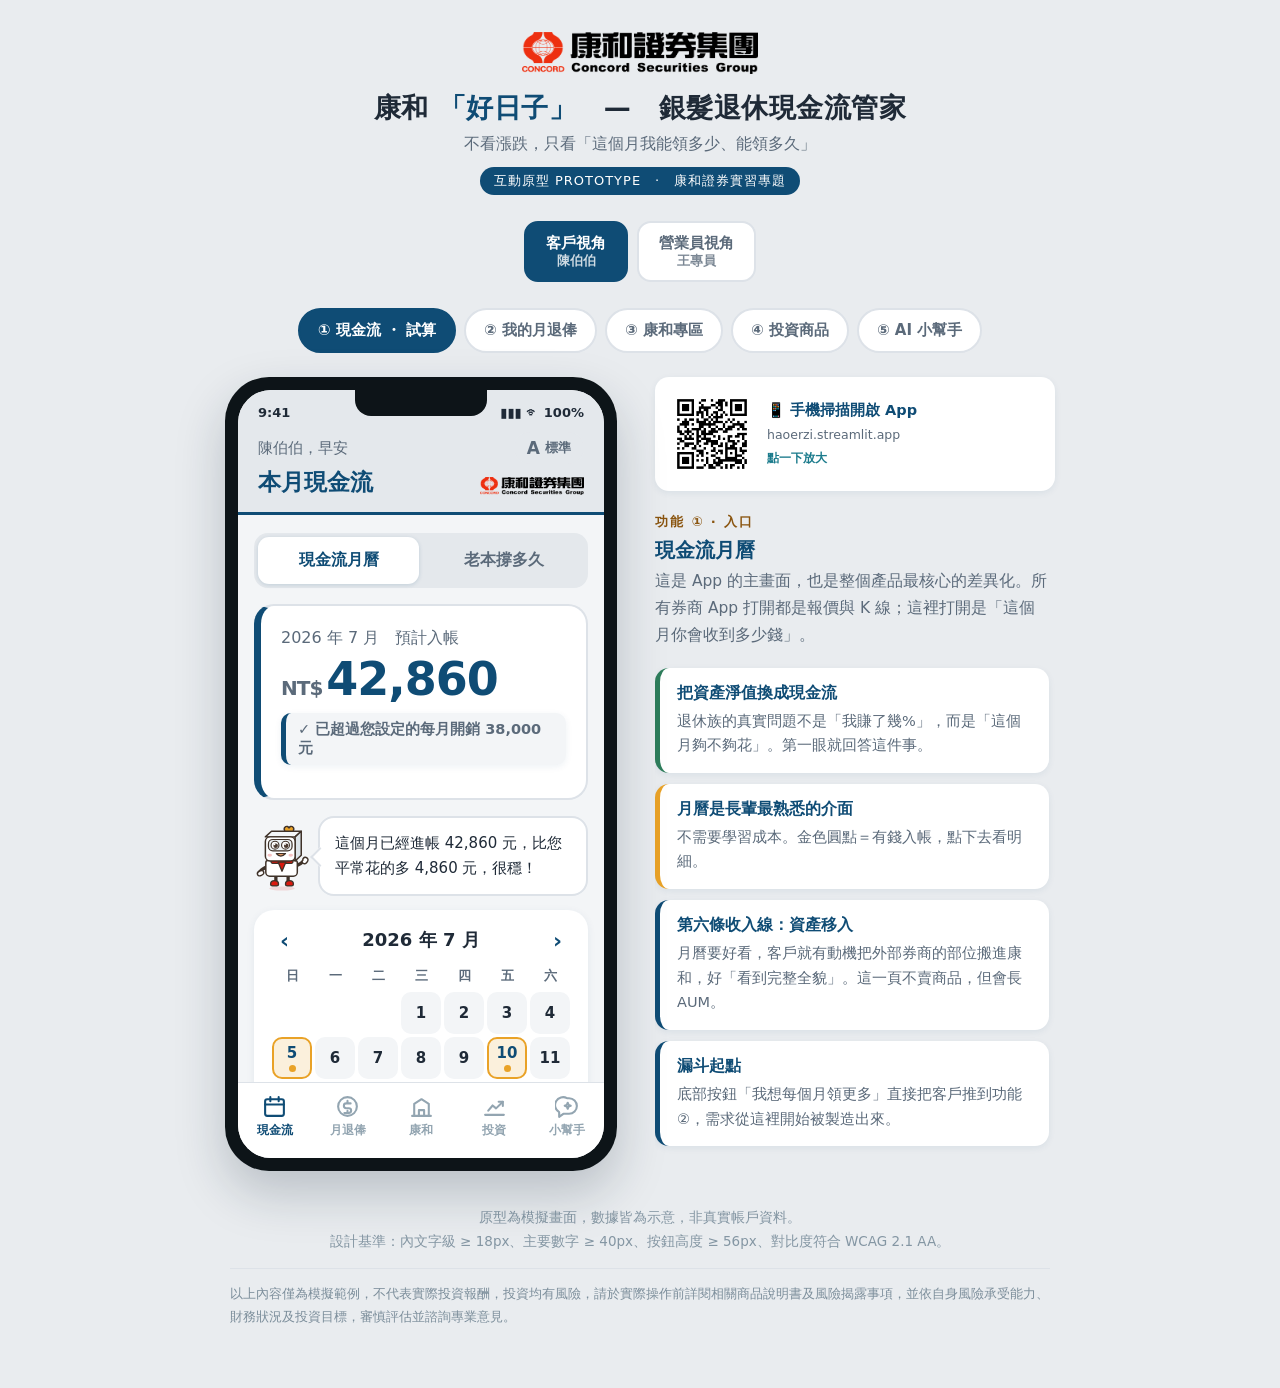
==== commit 2b873bf9: "主色調收斂成灰／白／深藍，顏色只留給有意義的東西 前幾版一直在調紅色深淺，但問題是顏色種類太多。這版把介面主色換成深藍， 紅色從介面退場，只留在 logo 與吉祥物。  - --navy 從品牌紅 #" ====
--- a/單檔版本_備份.html
+++ b/單檔版本_備份.html
@@ -5,7 +5,7 @@
   這支檔案是由 index.html + css/ + js/ 自動合併產生的，方便單獨寄送或
   雙擊開啟。要修改內容請改原始的 js/data.js，改完後執行 產生單檔.py
   重新產生一次，不要直接改這裡。
-  產生日期：2026-08-04　·　對應 service-worker 版本：v6
+  產生日期：2026-08-04　·　對應 service-worker 版本：v7
   ------------------------------------------------------------------
 -->
 <html lang="zh-Hant">
@@ -15,7 +15,7 @@
 <title>康和「好日子」— 銀髮退休現金流管家</title>
 <meta name="description" content="康和證券銀髮理財 App 原型：現金流月曆、三桶水資產配置、老本試算、防詐守門員、家庭共管。">
 
-<meta name="theme-color" content="#DB190E">
+<meta name="theme-color" content="#0F4C75">
 <meta name="apple-mobile-web-app-capable" content="yes">
 <meta name="apple-mobile-web-app-status-bar-style" content="black-translucent">
 <meta name="apple-mobile-web-app-title" content="好日子">
@@ -31,36 +31,40 @@
 
 /* ===== 1. 色彩與設計變數（改這裡就能換整套配色） ===== */
 :root{
-  /* 主色：康和品牌紅。只用在「品牌識別與行動」——logo、選中的頁籤／導覽、
-     主要按鈕、金額卡左側色條。**不拿來當內文顏色**，滿頁紅字很刺眼。 */
-  --navy:#DB190E;
-  --navy-dk:#9E120A;
-
-  /* 標題與數字的顏色：深藍。這是這支原型最早用的主色，紅色改成只做品牌點綴之後，
-     標題、金額、重點數字回到深藍，畫面才不會整片紅。白底對比度 9.09:1。 */
-  --head:#0F4C75;
-
-  --teal:#1B7B8C;        /* 青色：滑桿、聯絡類按鈕、營業員視角 */
-  /* 金色分兩個：--gold 只填色、--gold-tx 只當文字（亮金當文字在白底只有 2.76:1，
-     過不了 WCAG AA）。 */
+  /* ===== 主色調：灰、白、深藍 =====
+     整體只用這三個色階，畫面才不會花。顏色只留給「有特殊意義」的東西
+     （見下方的語意色）。 */
+  --navy:#0F4C75;        /* 主色：主要按鈕、選中的頁籤／導覽、卡片色條 */
+  --navy-dk:#0A3557;     /* 主色深階：hover、需要更深的時候 */
+  --head:#0F4C75;        /* 標題、金額、重點數字（跟主色同一個藍，語意不同所以分開放） */
+
+  --ink:#1F2A37;         /* 主要文字：深灰藍 */
+  --ink-2:#5B6A7A;       /* 次要文字 */
+  --line:#DDE2E8;        /* 卡片外框 */
+  --line-2:#EDF0F3;      /* 更淡的分隔線（列與列之間） */
+  --bg:#E9ECEF;          /* 頁面底色：灰 */
+  --tint:#F3F5F7;        /* 手機螢幕底色、卡片內的淺色填充 */
+  --tint-2:#E4E8EC;      /* 手機標題列的灰 */
+  --track:#DDE2E8;       /* 滑桿與進度條的軌道 */
+  --card:#FFFFFF;        /* 卡片：白 */
+
+  /* ===== 語意色：只給「有特別意義」的東西用，不當裝飾 =====
+     金 → ① 月曆的入帳金點，以及「把選定商品加進月曆」的模擬狀態
+     綠 → 安全、適合您、每月可領的錢（正向）
+     琥珀→ 警示、RR4、需加強評估
+     酒紅→ 高風險、詐騙警告、RR5
+     青 → 聯絡真人（撥電話、預約回電）
+     品牌紅 → 只給吉祥物「小方」的領巾與鞋，跟官方角色一致；
+              介面本身不再用紅色（logo 是圖檔，本來就保留原本的紅黑配色） */
   --gold:#E9A227;
   --gold-tx:#8A5510;
   --gold-lt:#FBF0DC;
-  --green:#2E7D5B;       /* 安全 / 正向 */
+  --green:#2E7D5B;
   --green-lt:#E4F2EA;
-  /* 警示色：偏紫的酒紅，刻意跟品牌紅拉開色相，長輩才不會把「按鈕」跟「警告」搞混 */
   --red:#7A2233;
   --red-lt:#FBE9E7;
-
-  --ink:#1F2A37;         /* 主要文字：深灰藍 */
-  --ink-2:#5B6A7A;       /* 次要文字 */
-  --line:#E3E6EA;        /* 卡片外框 */
-  --line-2:#EFF1F4;      /* 更淡的分隔線（列與列之間） */
-  --tint:#F2F4F6;        /* 手機螢幕底色、卡片內的淺色填充 */
-  --tint-2:#E8EBEF;      /* 深一階的填充（分頁容器、免責聲明底） */
-  --track:#DFE3E8;       /* 滑桿與進度條的軌道 */
-  --bg:#FFFFFF;          /* 桌機頁面底色：全白 */
-  --card:#FFFFFF;        /* 卡片：白 */
+  --teal:#1B7B8C;
+  --brand-red:#DB190E;
 
   --radius:20px;
   --font:"PingFang TC","Noto Sans TC","Microsoft JhengHei",system-ui,sans-serif;
@@ -262,7 +266,7 @@
 
 /* ===== 10. 區塊小標與鍵值列（月退俸／投資頁共用） ===== */
 .sec-h{font-size:16px;font-weight:700;color:var(--head);margin:20px 0 10px;
-  padding-left:11px;border-left:5px solid var(--gold)}
+  padding-left:11px;border-left:5px solid var(--navy)}
 /* 分類標題正下方的一句白話解釋（投資頁用），字級小、灰色，不搶標題的視覺重量 */
 .sec-d{font-size:13px;color:var(--ink-2);line-height:1.6;margin:-4px 0 12px;padding-left:11px}
 /* ETF 內部的小分類標題（市值型／高股息…），比 .sec-h 再輕一階 */
@@ -444,9 +448,9 @@
 .prod.warn{border-color:#EBCB94}
 .prod-top{display:flex;align-items:flex-start;justify-content:space-between;gap:9px}
 .prod-nm{font-size:17.5px;font-weight:700;color:var(--ink);line-height:1.4}
-.prod-cash{background:var(--gold-lt);border-radius:11px;padding:10px 13px;margin:10px 0 8px;
-  font-size:15px;color:#8A5510;font-weight:600}
-.prod-cash b{font-size:23px;font-weight:800;color:var(--gold-tx)}
+.prod-cash{background:var(--green-lt);border-radius:11px;padding:10px 13px;margin:10px 0 8px;
+  font-size:15px;color:#1F5C41;font-weight:600}
+.prod-cash b{font-size:23px;font-weight:800;color:var(--green)}
 .prod-cash.alt{background:var(--tint);color:var(--ink-2);font-weight:600}
 .prod-d{font-size:14px;color:var(--ink-2);line-height:1.62}
 .prod-meta{display:flex;gap:14px;margin-top:8px;font-size:13px;color:var(--ink-2)}
@@ -502,11 +506,11 @@
      .pick.t（青色）＝ 聯絡人：撥電話、預約回電
    真正會成交的動作（確認送出、預約營業員）才用紅色的 .bigbtn.p。
    這是照康和「好康 fun 心投」官網的做法：紅／金／青輪流用，紅色留給最重要的那一個。 */
-.pick{width:100%;margin-top:11px;background:var(--gold);color:var(--ink);border:0;
+.pick{width:100%;margin-top:11px;background:var(--navy);color:#fff;border:0;
   border-radius:12px;padding:14px;font-size:16px;font-weight:700;
   font-family:inherit;cursor:pointer}
 .pick.t{background:var(--teal);color:#fff}
-.prod.open .pick{background:#fff;color:var(--gold-tx);border:2px solid var(--gold)}
+.prod.open .pick{background:#fff;color:var(--navy);border:2px solid var(--navy)}
 
 /* ===== 19. 申購試算面板 ===== */
 .order{margin-top:14px;padding-top:15px;border-top:2px dashed var(--line)}
@@ -1327,12 +1331,12 @@
 S.mk = function (cls) {
   return '' +
   '<svg class="mk ' + (cls || 'mk-md') + '" viewBox="0 0 128 158" aria-hidden="true">' +
-    '<ellipse cx="64" cy="152" rx="29" ry="4.5" fill="var(--navy)" opacity=".13"/>' +
+    '<ellipse cx="64" cy="152" rx="29" ry="4.5" fill="var(--brand-red)" opacity=".13"/>' +
     '<g class="mk-b">' +
       /* 腳與鞋（品牌紅，跟脖子上的領巾呼應） */
       '<path d="M50 122v13M78 122v13" stroke="#3F3229" stroke-width="7.5" stroke-linecap="round"/>' +
-      '<path d="M38 142q0-8 9-8t9 8q0 4-4 4H42q-4 0-4-4z" fill="var(--navy)" stroke="#3F3229" stroke-width="3.2" stroke-linejoin="round"/>' +
-      '<path d="M72 142q0-8 9-8t9 8q0 4-4 4H76q-4 0-4-4z" fill="var(--navy)" stroke="#3F3229" stroke-width="3.2" stroke-linejoin="round"/>' +
+      '<path d="M38 142q0-8 9-8t9 8q0 4-4 4H42q-4 0-4-4z" fill="var(--brand-red)" stroke="#3F3229" stroke-width="3.2" stroke-linejoin="round"/>' +
+      '<path d="M72 142q0-8 9-8t9 8q0 4-4 4H76q-4 0-4-4z" fill="var(--brand-red)" stroke="#3F3229" stroke-width="3.2" stroke-linejoin="round"/>' +
       /* 左手 */
       '<path d="M32 102q-13 4-19 12" stroke="#3F3229" stroke-width="7.5" stroke-linecap="round" fill="none"/>' +
       '<path d="M13 112q-7 3-5 8t9 2 5-8-9-2z" fill="#fff" stroke="#3F3229" stroke-width="3.2"/>' +
@@ -1345,8 +1349,8 @@
          不是通體紅——這是照康和官網「好康 fun 心投」那隻方塊角色的配色調整的。 */
       '<path d="M32 88h62a5 5 0 015 5v22a9 9 0 01-9 9H36a9 9 0 01-9-9V93a5 5 0 015-5z" fill="#fff" stroke="#3F3229" stroke-width="3.4"/>' +
       /* 領巾：脖子下方一條紅色蝴蝶結，尾巴垂在胸前 */
-      '<path d="M39 86h50v5a3.5 3.5 0 01-3.5 3.5h-43A3.5 3.5 0 0139 91z" fill="var(--navy)" stroke="#3F3229" stroke-width="3" stroke-linejoin="round"/>' +
-      '<path d="M55 91.5l9 21 9-21z" fill="var(--navy)" stroke="#3F3229" stroke-width="3" stroke-linejoin="round"/>' +
+      '<path d="M39 86h50v5a3.5 3.5 0 01-3.5 3.5h-43A3.5 3.5 0 0139 91z" fill="var(--brand-red)" stroke="#3F3229" stroke-width="3" stroke-linejoin="round"/>' +
+      '<path d="M55 91.5l9 21 9-21z" fill="var(--brand-red)" stroke="#3F3229" stroke-width="3" stroke-linejoin="round"/>' +
       /* 頭頂的金色愛心 */
       '<path d="M70 20c-4-9 7-14 10-6 3-8 14-3 10 6-3 6-10 11-10 11s-7-5-10-11z" fill="var(--gold)" stroke="#3F3229" stroke-width="3.2" stroke-linejoin="round"/>' +
       /* 頭：立方體 */
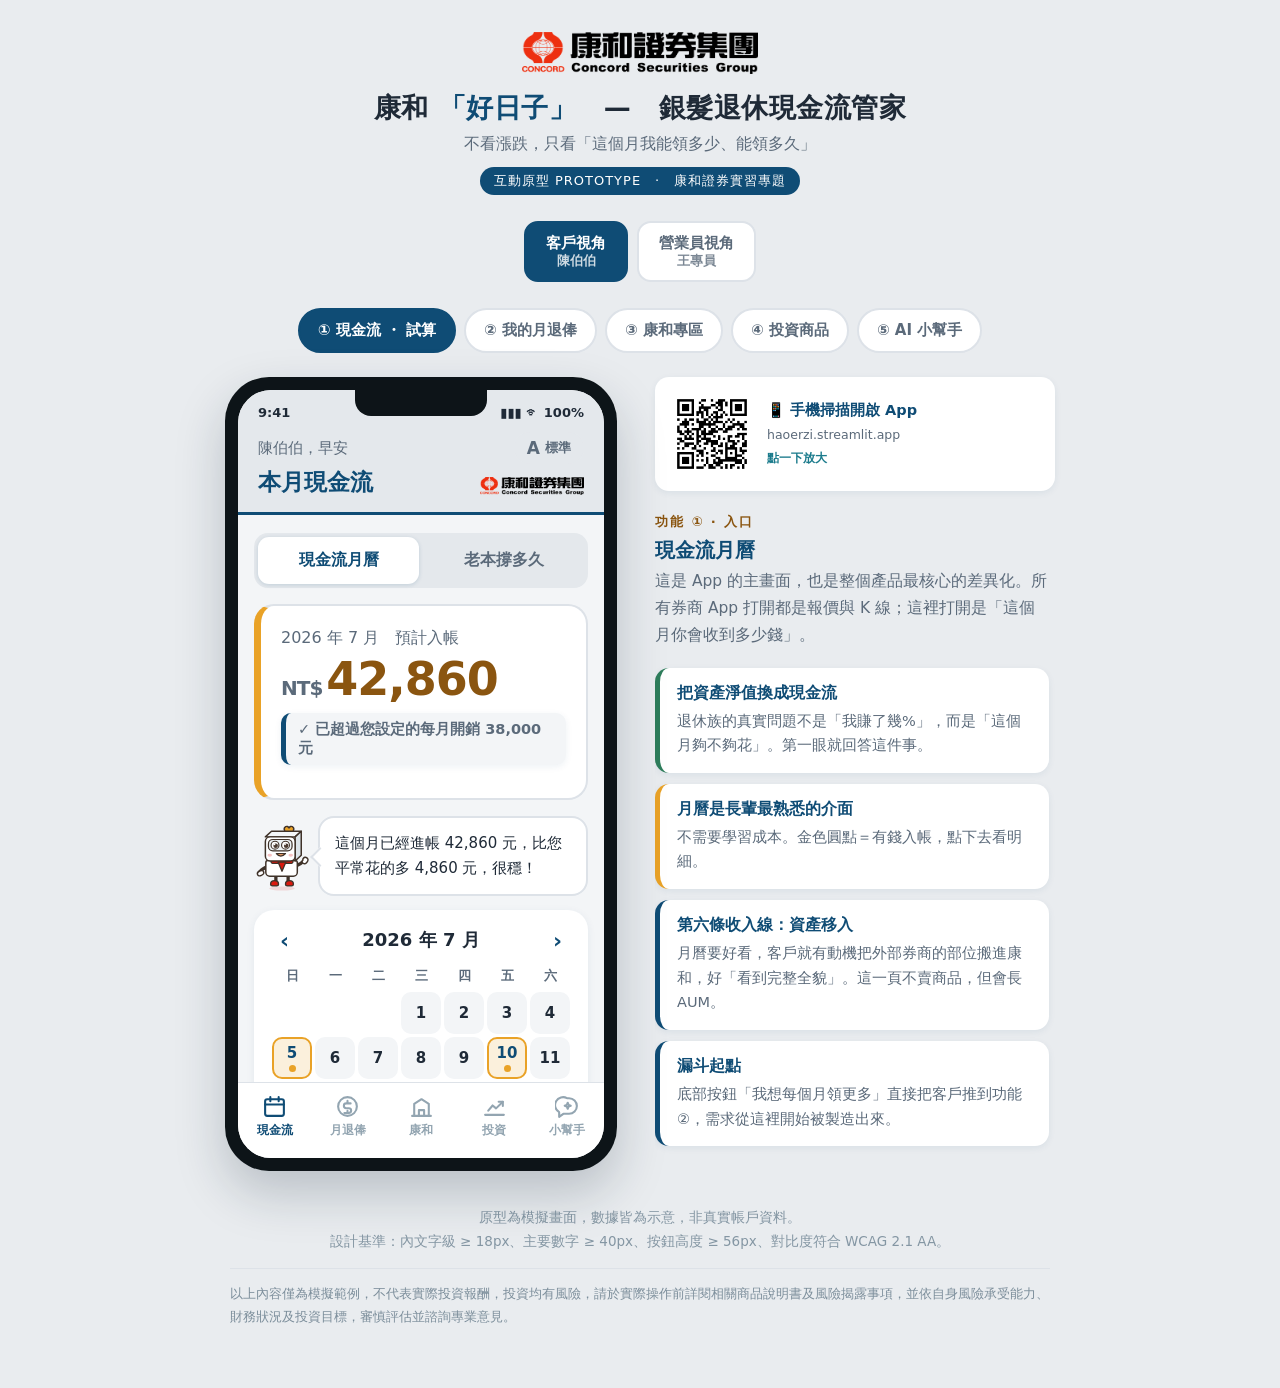
==== commit 4be0c1cc: "所有「錢」的數字統一用金色 v10 收成灰白深藍後，金額散在各處用不同顏色（首頁深藍、商品卡綠色）， 沒有一致規則。統一成：只要是錢就是金色。  - ① 預計入帳大數字與左色條改金色 - ② 方案卡「" ====
--- a/單檔版本_備份.html
+++ b/單檔版本_備份.html
@@ -5,7 +5,7 @@
   這支檔案是由 index.html + css/ + js/ 自動合併產生的，方便單獨寄送或
   雙擊開啟。要修改內容請改原始的 js/data.js，改完後執行 產生單檔.py
   重新產生一次，不要直接改這裡。
-  產生日期：2026-08-04　·　對應 service-worker 版本：v7
+  產生日期：2026-08-04　·　對應 service-worker 版本：v8
   ------------------------------------------------------------------
 -->
 <html lang="zh-Hant">
@@ -170,11 +170,11 @@
 /* 原本是整塊實色紅底＋白字，看起來像一大塊警示色。
    改成白底卡片＋左側色條＋數字本身用色，紅色變成點綴不是背景，
    跟康和「好康 fun 心投」官網的做法一致（白底配色塊點綴，不是滿版色底）。 */
-.hero{background:var(--card);border:2px solid var(--line);border-left:7px solid var(--navy);
+.hero{background:var(--card);border:2px solid var(--line);border-left:7px solid var(--gold);
   border-radius:20px;padding:22px 20px;margin-bottom:16px;color:var(--ink)}
 .hero .lbl{font-size:16px;color:var(--ink-2)}
 .hero .amt{font-size:46px;font-weight:800;letter-spacing:-1px;margin:6px 0 2px;
-  line-height:1.05;color:var(--head)}
+  line-height:1.05;color:var(--gold-tx)}
 .hero .amt small{font-size:20px;font-weight:600;margin-right:4px;color:var(--ink-2)}
 .hero .note{font-size:14.5px;color:var(--ink-2);margin-top:8px;
   background:var(--tint);padding:7px 12px;border-radius:10px;display:inline-block;font-weight:600}
@@ -409,7 +409,7 @@
 .sol-need{display:flex;align-items:baseline;justify-content:space-between;
   background:var(--tint);border-radius:12px;padding:11px 14px;margin:11px 0 9px}
 .sol-need span{font-size:14.5px;color:var(--ink-2)}
-.sol-need b{font-size:27px;font-weight:800;color:var(--head)}
+.sol-need b{font-size:27px;font-weight:800;color:var(--gold-tx)}
 .sol-d{font-size:14px;color:var(--ink-2);line-height:1.62;margin-bottom:4px}
 .sol-fit{font-size:13.5px;font-weight:600;margin-top:9px;padding:8px 11px;border-radius:10px;line-height:1.55}
 .sol-fit.ok{background:var(--green-lt);color:var(--green)}
@@ -448,9 +448,9 @@
 .prod.warn{border-color:#EBCB94}
 .prod-top{display:flex;align-items:flex-start;justify-content:space-between;gap:9px}
 .prod-nm{font-size:17.5px;font-weight:700;color:var(--ink);line-height:1.4}
-.prod-cash{background:var(--green-lt);border-radius:11px;padding:10px 13px;margin:10px 0 8px;
-  font-size:15px;color:#1F5C41;font-weight:600}
-.prod-cash b{font-size:23px;font-weight:800;color:var(--green)}
+.prod-cash{background:var(--gold-lt);border-radius:11px;padding:10px 13px;margin:10px 0 8px;
+  font-size:15px;color:#8A5510;font-weight:600}
+.prod-cash b{font-size:23px;font-weight:800;color:var(--gold-tx)}
 .prod-cash.alt{background:var(--tint);color:var(--ink-2);font-weight:600}
 .prod-d{font-size:14px;color:var(--ink-2);line-height:1.62}
 .prod-meta{display:flex;gap:14px;margin-top:8px;font-size:13px;color:var(--ink-2)}
@@ -516,9 +516,9 @@
 .order{margin-top:14px;padding-top:15px;border-top:2px dashed var(--line)}
 .ord-h{font-size:16px;font-weight:700;margin-bottom:10px}
 .ord-out{display:flex;gap:10px;margin:14px 0 10px}
-.ord-out>div{flex:1;background:var(--green-lt);border-radius:12px;padding:11px 13px}
+.ord-out>div{flex:1;background:var(--gold-lt);border-radius:12px;padding:11px 13px}
 .ord-out span{display:block;font-size:13px;color:var(--ink-2)}
-.ord-out b{font-size:20px;color:var(--green);font-weight:800}
+.ord-out b{font-size:20px;color:var(--gold-tx);font-weight:800}
 .ord-out .alt{flex:1;background:var(--tint);color:var(--ink-2);font-size:14px;line-height:1.6}
 .ord-fee{font-size:14px;color:var(--ink-2);background:var(--tint);border-radius:10px;
   padding:10px 13px;margin-bottom:13px}
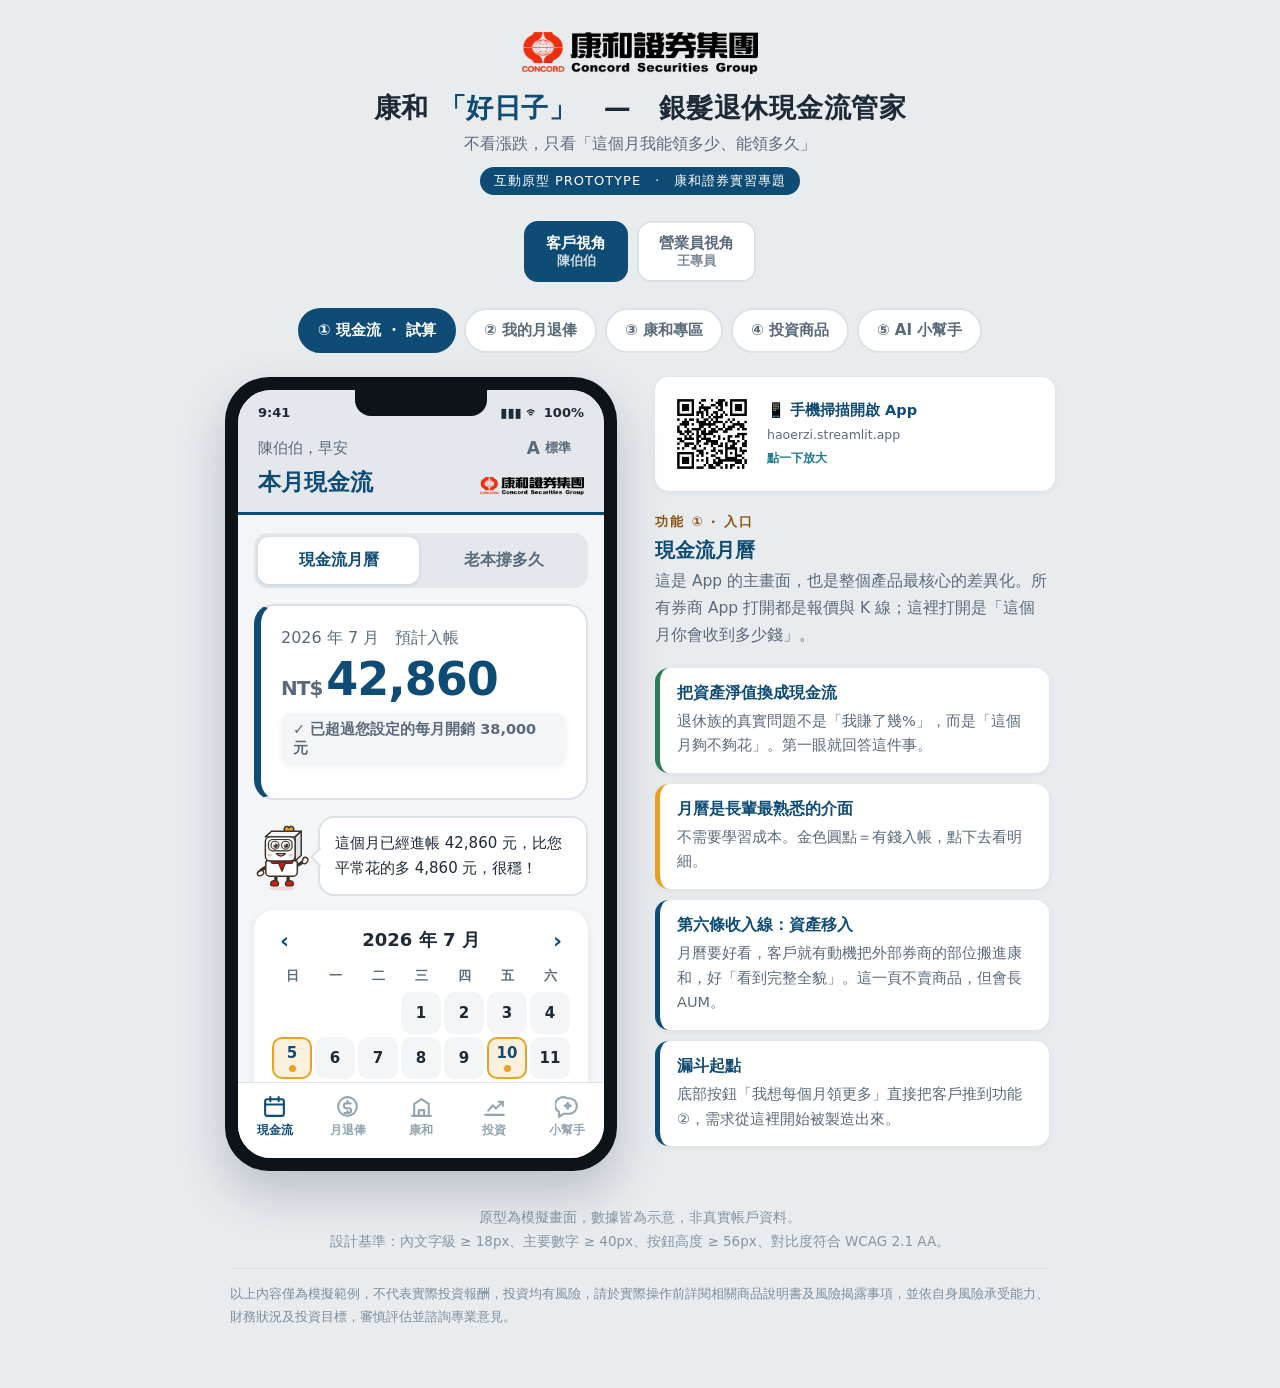
==== commit 8fa42546: "一般狀態白卡藍字、模擬狀態金卡白字，並修掉 .note 樣式衝突 v11 讓所有金額都變金色後，① 的「一般」與「模擬後」兩種狀態長得幾乎一樣。 這版把兩者拉開：  - 未含模擬：白卡 + 深藍左色條" ====
--- a/單檔版本_備份.html
+++ b/單檔版本_備份.html
@@ -5,7 +5,7 @@
   這支檔案是由 index.html + css/ + js/ 自動合併產生的，方便單獨寄送或
   雙擊開啟。要修改內容請改原始的 js/data.js，改完後執行 產生單檔.py
   重新產生一次，不要直接改這裡。
-  產生日期：2026-08-04　·　對應 service-worker 版本：v8
+  產生日期：2026-08-04　·　對應 service-worker 版本：v9
   ------------------------------------------------------------------
 -->
 <html lang="zh-Hant">
@@ -170,17 +170,30 @@
 /* 原本是整塊實色紅底＋白字，看起來像一大塊警示色。
    改成白底卡片＋左側色條＋數字本身用色，紅色變成點綴不是背景，
    跟康和「好康 fun 心投」官網的做法一致（白底配色塊點綴，不是滿版色底）。 */
-.hero{background:var(--card);border:2px solid var(--line);border-left:7px solid var(--gold);
+.hero{background:var(--card);border:2px solid var(--line);border-left:7px solid var(--navy);
   border-radius:20px;padding:22px 20px;margin-bottom:16px;color:var(--ink)}
 .hero .lbl{font-size:16px;color:var(--ink-2)}
 .hero .amt{font-size:46px;font-weight:800;letter-spacing:-1px;margin:6px 0 2px;
-  line-height:1.05;color:var(--gold-tx)}
+  line-height:1.05;color:var(--head)}
 .hero .amt small{font-size:20px;font-weight:600;margin-right:4px;color:var(--ink-2)}
-.hero .note{font-size:14.5px;color:var(--ink-2);margin-top:8px;
+/* border:0 是必要的：桌機右側講稿的卡片也叫 .note，它的 border-left:5px 會漏進來，
+   配上這裡的 border-radius 會在左邊畫出一條括號狀的弧線。 */
+.hero .note{font-size:14.5px;color:var(--ink-2);margin-top:8px;border:0;
   background:var(--tint);padding:7px 12px;border-radius:10px;display:inline-block;font-weight:600}
-/* 模擬狀態（使用者在 ② 選了補缺口方案之後）：色條與數字換成金色 */
-.hero.sim{border-left-color:var(--gold)}
-.hero.sim .amt{color:var(--gold-tx)}
+/* 模擬狀態（在 ② 選了補缺口方案之後）：整張卡換成金色實底＋白字。
+   一般狀態是白卡藍字、模擬狀態是金卡白字，兩者一眼就分得出來，
+   在整頁白卡之中也最搶眼。
+   填色刻意用壓深的金（#A8680C→#8A5510）：亮金 #E9A227 配白字只有 2.17:1，
+   完全過不了 WCAG AA；壓深後 4.52:1 才安全。亮金移到外框，維持搶眼的感覺。 */
+.hero.sim{background:linear-gradient(140deg,#A8680C 0%,#8A5510 100%);
+  border:2px solid var(--gold);border-left:7px solid var(--gold);color:#fff;
+  box-shadow:0 6px 20px rgba(138,85,16,.28)}
+.hero.sim .lbl{color:#fff}
+.hero.sim .amt{color:#fff}
+.hero.sim .amt small{color:#fff}
+/* 說明列用「加深」的半透明黑，不要用半透明白——半透明白會把金底提亮，
+   反而讓白字更看不清楚。 */
+.hero.sim .note{background:rgba(0,0,0,.20);color:#fff}
 
 /* ===== 9. 現金流月曆 ===== */
 .cal-head{display:flex;align-items:center;justify-content:space-between;margin-bottom:10px}
@@ -409,7 +422,7 @@
 .sol-need{display:flex;align-items:baseline;justify-content:space-between;
   background:var(--tint);border-radius:12px;padding:11px 14px;margin:11px 0 9px}
 .sol-need span{font-size:14.5px;color:var(--ink-2)}
-.sol-need b{font-size:27px;font-weight:800;color:var(--gold-tx)}
+.sol-need b{font-size:27px;font-weight:800;color:var(--head)}
 .sol-d{font-size:14px;color:var(--ink-2);line-height:1.62;margin-bottom:4px}
 .sol-fit{font-size:13.5px;font-weight:600;margin-top:9px;padding:8px 11px;border-radius:10px;line-height:1.55}
 .sol-fit.ok{background:var(--green-lt);color:var(--green)}
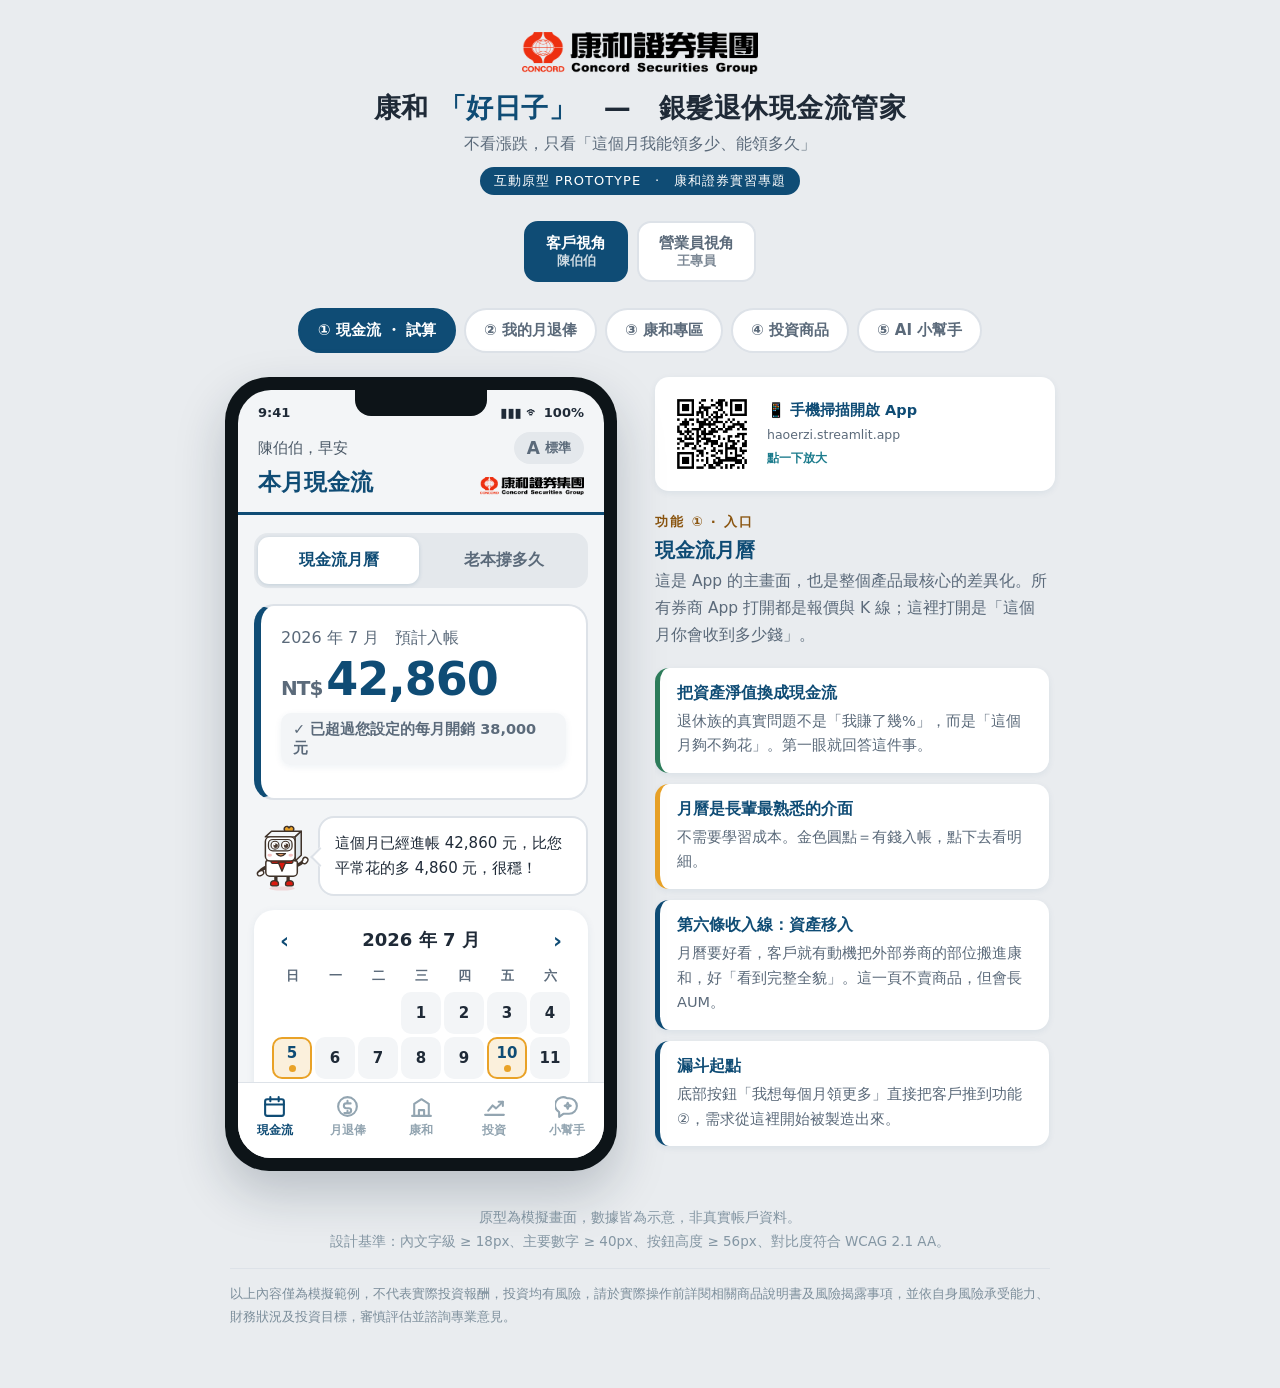
==== commit 2b3fa321: "營業員視角的判讀性：加深標題欄、關鍵數字加粗 營業員要一整天盯這幾頁，字太淡很吃力。針對判讀調整，但刻意不加新顏色。  - 新增 --bar:#D5DDE5 標題欄底色，比卡片深一階；用中性灰不上色，" ====
--- a/單檔版本_備份.html
+++ b/單檔版本_備份.html
@@ -5,7 +5,7 @@
   這支檔案是由 index.html + css/ + js/ 自動合併產生的，方便單獨寄送或
   雙擊開啟。要修改內容請改原始的 js/data.js，改完後執行 產生單檔.py
   重新產生一次，不要直接改這裡。
-  產生日期：2026-08-04　·　對應 service-worker 版本：v9
+  產生日期：2026-08-04　·　對應 service-worker 版本：v11
   ------------------------------------------------------------------
 -->
 <html lang="zh-Hant">
@@ -134,13 +134,13 @@
      2. logo 可以用官方原版配色，不必再做一張白色反白版
      3. 標題文字對比度從「白配紅 5.05:1」提高到「深褐配白 12:1 以上」
    底部留一條品牌紅細線當視覺錨點，仍看得出是康和的紅。 */
-.statusbar{height:34px;flex:0 0 34px;background:var(--tint-2);color:var(--ink);
+.statusbar{height:34px;flex:0 0 34px;background:var(--bar);color:var(--ink);
   display:flex;align-items:flex-end;justify-content:space-between;
   padding:0 20px 4px;font-size:13px;font-weight:600}
-.appbar{background:var(--tint-2);color:var(--ink);padding:8px 20px 14px;
+.appbar{background:var(--bar);color:var(--ink);padding:8px 20px 14px;
   border-bottom:3px solid var(--navy)}
 .appbar .bar-top{display:flex;align-items:center;justify-content:space-between;gap:10px}
-.appbar .greet{font-size:15px;color:var(--ink-2)}
+.appbar .greet{font-size:15px;color:#4A5866}
 .appbar .title{font-size:23px;font-weight:700;margin-top:3px;color:var(--head)}
 /* 無障礙：字級切換鈕（點一下循環 標準 → 大 → 特大） */
 .a11y{background:var(--tint-2);border:0;border-radius:20px;color:var(--ink-2);
@@ -180,20 +180,24 @@
    配上這裡的 border-radius 會在左邊畫出一條括號狀的弧線。 */
 .hero .note{font-size:14.5px;color:var(--ink-2);margin-top:8px;border:0;
   background:var(--tint);padding:7px 12px;border-radius:10px;display:inline-block;font-weight:600}
-/* 模擬狀態（在 ② 選了補缺口方案之後）：整張卡換成金色實底＋白字。
-   一般狀態是白卡藍字、模擬狀態是金卡白字，兩者一眼就分得出來，
-   在整頁白卡之中也最搶眼。
-   填色刻意用壓深的金（#A8680C→#8A5510）：亮金 #E9A227 配白字只有 2.17:1，
-   完全過不了 WCAG AA；壓深後 4.52:1 才安全。亮金移到外框，維持搶眼的感覺。 */
-.hero.sim{background:linear-gradient(140deg,#A8680C 0%,#8A5510 100%);
-  border:2px solid var(--gold);border-left:7px solid var(--gold);color:#fff;
-  box-shadow:0 6px 20px rgba(138,85,16,.28)}
-.hero.sim .lbl{color:#fff}
-.hero.sim .amt{color:#fff}
-.hero.sim .amt small{color:#fff}
-/* 說明列用「加深」的半透明黑，不要用半透明白——半透明白會把金底提亮，
-   反而讓白字更看不清楚。 */
-.hero.sim .note{background:rgba(0,0,0,.20);color:#fff}
+/* 模擬狀態（在 ② 選了補缺口方案之後）：整張卡換成亮金實底＋深褐字。
+   一般狀態是白卡藍字、模擬狀態是亮金卡，兩者一眼就分得出來，
+   在整頁白卡之中最搶眼。
+   ------------------------------------------------------------------
+   為什麼是「深褐字」不是白字：亮金 #E9A227 配白字只有 2.17:1，
+   完全過不了 WCAG AA。要用白字就得把金色一路壓深到 #A8680C 以下，
+   那樣就不亮了。改成亮金底＋深褐字，對比度 6.36～8.82:1，
+   金色可以維持最亮的狀態——這也是康和「好康 fun 心投」官網
+   那條黃色列的做法。 */
+.hero.sim{background:linear-gradient(140deg,#F7C948 0%,#E9A227 100%);
+  border:2px solid #C8860D;border-left:7px solid #C8860D;color:#3A2A12;
+  box-shadow:0 6px 22px rgba(233,162,39,.42)}
+.hero.sim .lbl{color:#4A3410}
+.hero.sim .amt{color:#3A2A12}
+.hero.sim .amt small{color:#4A3410}
+/* 說明列用「半透明白」提亮，讓中間比外框淺一階（之前用半透明黑，中間反而比旁邊深，
+   看起來像凹陷）。 */
+.hero.sim .note{background:rgba(255,255,255,.45);color:#3A2A12}
 
 /* ===== 9. 現金流月曆 ===== */
 .cal-head{display:flex;align-items:center;justify-content:space-between;margin-bottom:10px}
@@ -571,7 +575,9 @@
    看起來更沉穩而不是壓迫 */
 /* 營業員的數字卡：跟客戶端一樣改成白底，但色條與數字用青色，
    一眼就分得出「這是內部視角」，也不會又是一大塊紅 */
+/* 營業員視角：標籤改深藍（比灰色好判讀），數字維持青色當作視角識別 */
 .hero.adv{border-left-color:var(--teal)}
+.hero.adv .lbl{color:var(--head);font-weight:700}
 .hero.adv .amt{color:var(--teal)}
 
 .todo,.cl{background:var(--card);border-radius:var(--radius);padding:15px 16px;margin-bottom:11px;
@@ -579,22 +585,25 @@
 .cl.me{border-color:var(--navy)}
 .todo-top{display:flex;align-items:center;justify-content:space-between;gap:9px}
 .todo-top b{font-size:18.5px;color:var(--ink)}
-.todo-x{font-size:14.5px;color:var(--ink-2);margin-top:7px}
+.todo-x{font-size:14.5px;color:var(--ink);margin-top:7px}
 .todo-x b{color:var(--head);font-size:17px}
 .todo-sig{font-size:13.5px;color:var(--ink-2);background:var(--tint);border-radius:10px;
   padding:9px 12px;margin-top:9px;line-height:1.6}
-.todo-sig i,.cl-sig i{font-style:normal;color:#8496A3}
+.todo-sig i,.cl-sig i{font-style:normal;color:#6B7A88}
 
 .cl-head{display:flex;align-items:center;gap:12px}
 .cl-nm{font-size:18.5px;font-weight:700}
-.cl-sub{font-size:13.5px;color:var(--ink-2);margin-top:2px}
+.cl-sub{font-size:13.5px;color:var(--ink);margin-top:2px}
 .cl-head .pill{margin-left:auto}
 .avatar{width:46px;height:46px;border-radius:50%;background:var(--navy);color:#fff;
   display:flex;align-items:center;justify-content:center;font-size:19px;font-weight:700;flex:0 0 46px}
 .cl-sig{font-size:14px;color:var(--ink-2);background:var(--tint);border-radius:10px;
   padding:10px 12px;margin-top:11px;line-height:1.6}
-.cl-gap{font-size:14.5px;color:var(--ink-2);margin-top:9px}
+.cl-gap{font-size:14.5px;color:var(--ink);margin-top:9px}
 .cl-gap b{color:var(--head);font-size:17px}
+/* 次要但重要的數字（預估手續費、AUM、可承接）：只加粗加深、不另外上色。
+   主要數字才用深藍，這樣營業員一眼就知道先看哪個，也不會整片都是彩色。 */
+.todo-x b.s,.cl-sub b,.cl-gap b.s{color:var(--ink);font-weight:800;font-size:15px}
 
 .pill.hot3{background:var(--red-lt);color:var(--red)}
 .pill.hot2{background:var(--gold-lt);color:var(--gold-tx)}
@@ -2829,8 +2838,8 @@
       return '<div class="todo">' +
         '<div class="todo-top"><b>' + c.nm + '</b>' +
           '<span class="pill hot' + c.hot + '">缺口 ' + c.gap.toLocaleString() + '／月</span></div>' +
-        '<div class="todo-x">可承接 <b>' + wan(need) + '</b>　·　預估手續費 ' +
-          nt(need * ADV_CONV.feeRate) + '</div>' +
+        '<div class="todo-x">可承接 <b>' + wan(need) + '</b>　·　預估手續費 <b class="s">' +
+          nt(need * ADV_CONV.feeRate) + '</b></div>' +
         '<div class="todo-sig">' + c.sig + '　<i>' + c.when + '</i></div>' +
         '<button class="pick t">撥電話</button>' +
       '</div>';
@@ -2848,13 +2857,13 @@
         '<div class="cl-head">' +
           '<div class="avatar">' + c.nm.charAt(0) + '</div>' +
           '<div><div class="cl-nm">' + c.nm + '</div>' +
-          '<div class="cl-sub">' + c.age + ' 歲　·　' + c.rr + '　·　AUM ' + wan(c.aum) + '</div></div>' +
+          '<div class="cl-sub">' + c.age + ' 歲　·　' + c.rr + '　·　AUM <b>' + wan(c.aum) + '</b></div></div>' +
           '<span class="pill hot' + c.hot + '">' + hotTx[c.hot] + '</span>' +
         '</div>' +
         '<div class="cl-sig">' + c.sig + '　<i>' + c.when + '</i></div>' +
         '<div class="cl-gap">' +
-          (c.gap ? '每月缺口 <b>' + c.gap.toLocaleString() + ' 元</b>　→　可承接 ' +
-                   wan(c.gap * 12 / ADV_CONV.yield)
+          (c.gap ? '每月缺口 <b>' + c.gap.toLocaleString() + ' 元</b>　→　可承接 <b class="s">' +
+                   wan(c.gap * 12 / ADV_CONV.yield) + '</b>'
                  : '月退俸已達標，適合談年金險與傳承規劃') +
         '</div>' +
         (c.nm === '陳伯伯' ? '<button class="pick" data-go="advClient">看詳情</button>' : '') +
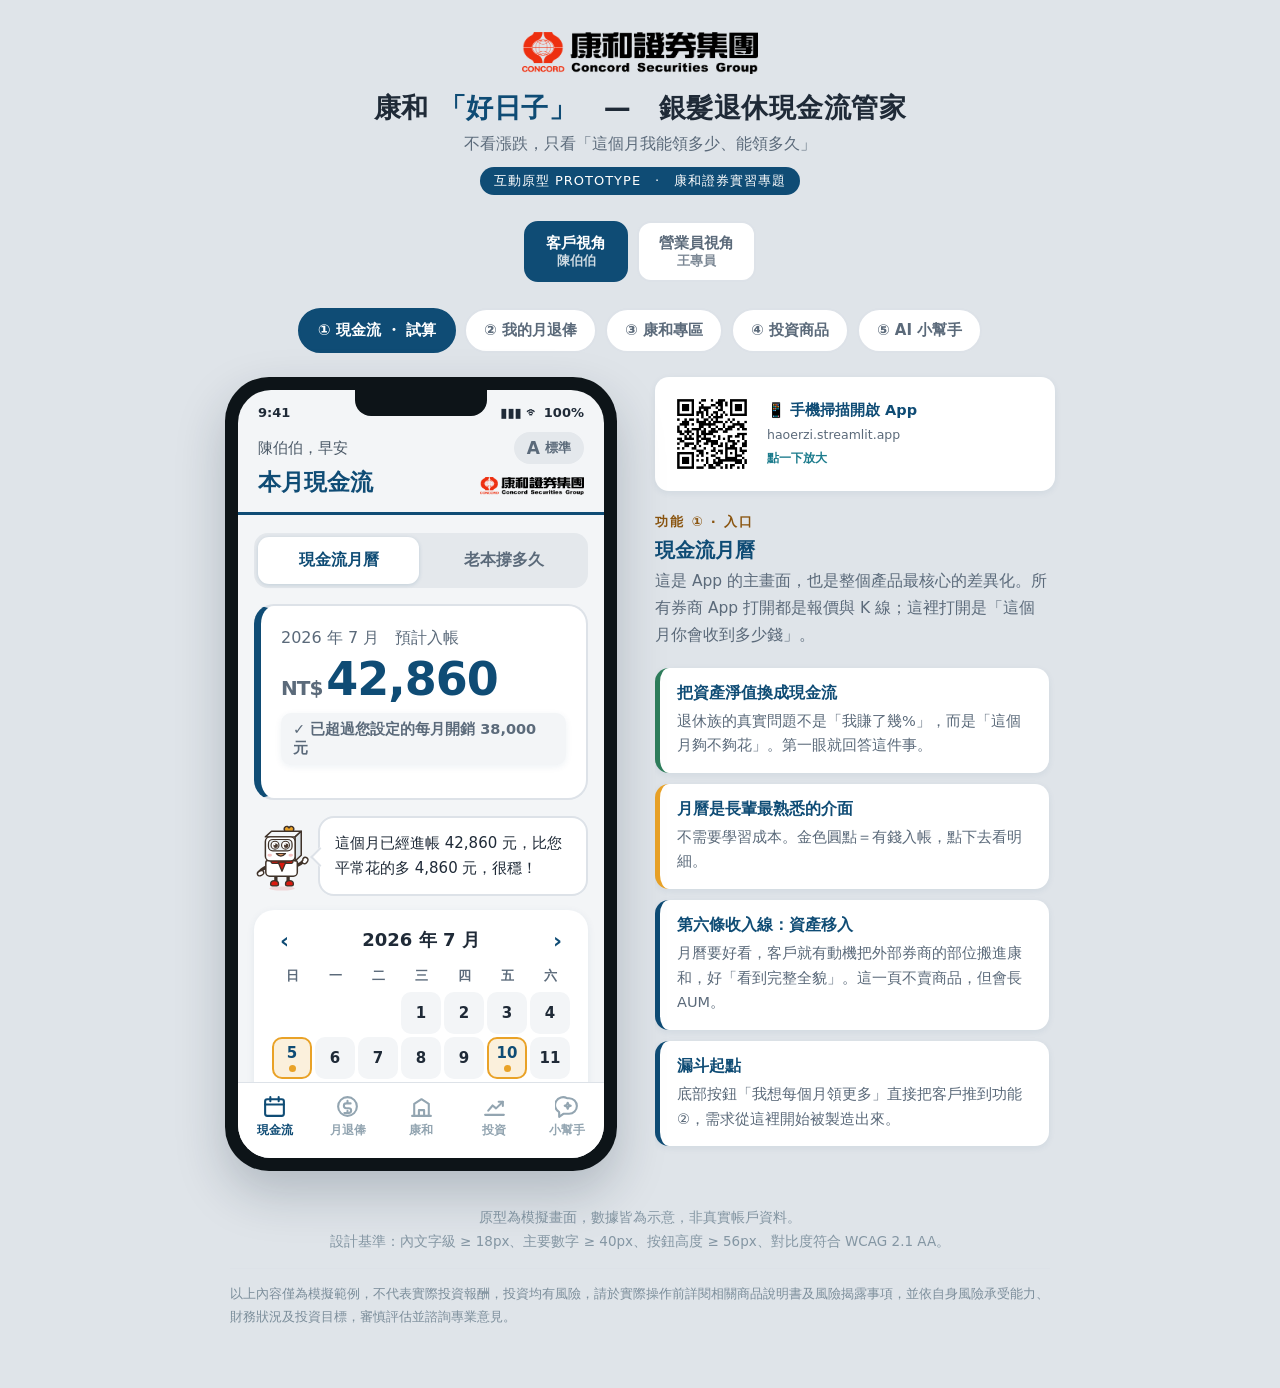
==== commit 74656b4c: "金色改自然、營業員兩個數字分兩格、大背景加深 - 模擬卡金色從 #F7C948→#E9A227（太飽和像螢光黃）改成 #E3C572→#CFA94E，   降飽和偏金屬金；對比度反而更好（主字 6.2" ====
--- a/單檔版本_備份.html
+++ b/單檔版本_備份.html
@@ -5,7 +5,7 @@
   這支檔案是由 index.html + css/ + js/ 自動合併產生的，方便單獨寄送或
   雙擊開啟。要修改內容請改原始的 js/data.js，改完後執行 產生單檔.py
   重新產生一次，不要直接改這裡。
-  產生日期：2026-08-04　·　對應 service-worker 版本：v11
+  產生日期：2026-08-04　·　對應 service-worker 版本：v12
   ------------------------------------------------------------------
 -->
 <html lang="zh-Hant">
@@ -42,7 +42,7 @@
   --ink-2:#5B6A7A;       /* 次要文字 */
   --line:#DDE2E8;        /* 卡片外框 */
   --line-2:#EDF0F3;      /* 更淡的分隔線（列與列之間） */
-  --bg:#E9ECEF;          /* 頁面底色：灰 */
+  --bg:#DFE4E9;          /* 頁面底色：灰（比卡片深兩階，白手機才浮得起來） */
   --tint:#F3F5F7;        /* 手機螢幕底色、卡片內的淺色填充 */
   --tint-2:#E4E8EC;      /* 手機標題列的灰 */
   --track:#DDE2E8;       /* 滑桿與進度條的軌道 */
@@ -189,15 +189,15 @@
    那樣就不亮了。改成亮金底＋深褐字，對比度 6.36～8.82:1，
    金色可以維持最亮的狀態——這也是康和「好康 fun 心投」官網
    那條黃色列的做法。 */
-.hero.sim{background:linear-gradient(140deg,#F7C948 0%,#E9A227 100%);
-  border:2px solid #C8860D;border-left:7px solid #C8860D;color:#3A2A12;
-  box-shadow:0 6px 22px rgba(233,162,39,.42)}
+.hero.sim{background:linear-gradient(140deg,#E3C572 0%,#CFA94E 100%);
+  border:2px solid #B8923C;border-left:7px solid #B8923C;color:#3A2A12;
+  box-shadow:0 6px 20px rgba(184,146,60,.34)}
 .hero.sim .lbl{color:#4A3410}
 .hero.sim .amt{color:#3A2A12}
 .hero.sim .amt small{color:#4A3410}
 /* 說明列用「半透明白」提亮，讓中間比外框淺一階（之前用半透明黑，中間反而比旁邊深，
    看起來像凹陷）。 */
-.hero.sim .note{background:rgba(255,255,255,.45);color:#3A2A12}
+.hero.sim .note{background:rgba(255,255,255,.42);color:#3A2A12}
 
 /* ===== 9. 現金流月曆 ===== */
 .cal-head{display:flex;align-items:center;justify-content:space-between;margin-bottom:10px}
@@ -575,6 +575,14 @@
    看起來更沉穩而不是壓迫 */
 /* 營業員的數字卡：跟客戶端一樣改成白底，但色條與數字用青色，
    一眼就分得出「這是內部視角」，也不會又是一大塊紅 */
+/* 營業員視角的兩個數字（預估手續費、合計缺口）分兩格並排，
+   擠在同一行會斷在奇怪的地方，也分不出主從。窄螢幕自動疊成上下。 */
+.kpi{display:flex;gap:9px;margin-top:10px;flex-wrap:wrap}
+.kpi>div{flex:1 1 140px;background:var(--tint);border-radius:11px;padding:9px 12px}
+.kpi span{display:block;font-size:12.5px;color:var(--ink-2);margin-bottom:2px}
+.kpi b{font-size:17px;color:var(--ink);font-weight:800}
+.kpi b i{font-style:normal;font-size:13px;font-weight:600;color:var(--ink-2)}
+
 /* 營業員視角：標籤改深藍（比灰色好判讀），數字維持青色當作視角識別 */
 .hero.adv{border-left-color:var(--teal)}
 .hero.adv .lbl{color:var(--head);font-weight:700}
@@ -2830,8 +2838,11 @@
     document.getElementById('advHero').innerHTML =
       '<div class="lbl">本月可轉換缺口（' + withGap.length + ' 位客戶）</div>' +
       '<div class="amt"><small>NT$</small>' + wan(scale) + '</div>' +
-      '<div class="note">預估手續費收入 ' + nt(fee) + '　·　合計缺口 ' +
-        totalGap.toLocaleString() + ' 元／月</div>';
+      /* 兩個數字分成兩格：擠在同一行會換行斷在奇怪的地方，也分不出主從 */
+      '<div class="kpi">' +
+        '<div><span>預估手續費收入</span><b>' + nt(fee) + '</b></div>' +
+        '<div><span>合計缺口</span><b>' + totalGap.toLocaleString() + ' 元<i>／月</i></b></div>' +
+      '</div>';
 
     document.getElementById('advTodo').innerHTML = withGap.map(function (c) {
       var need = c.gap * 12 / ADV_CONV.yield;
